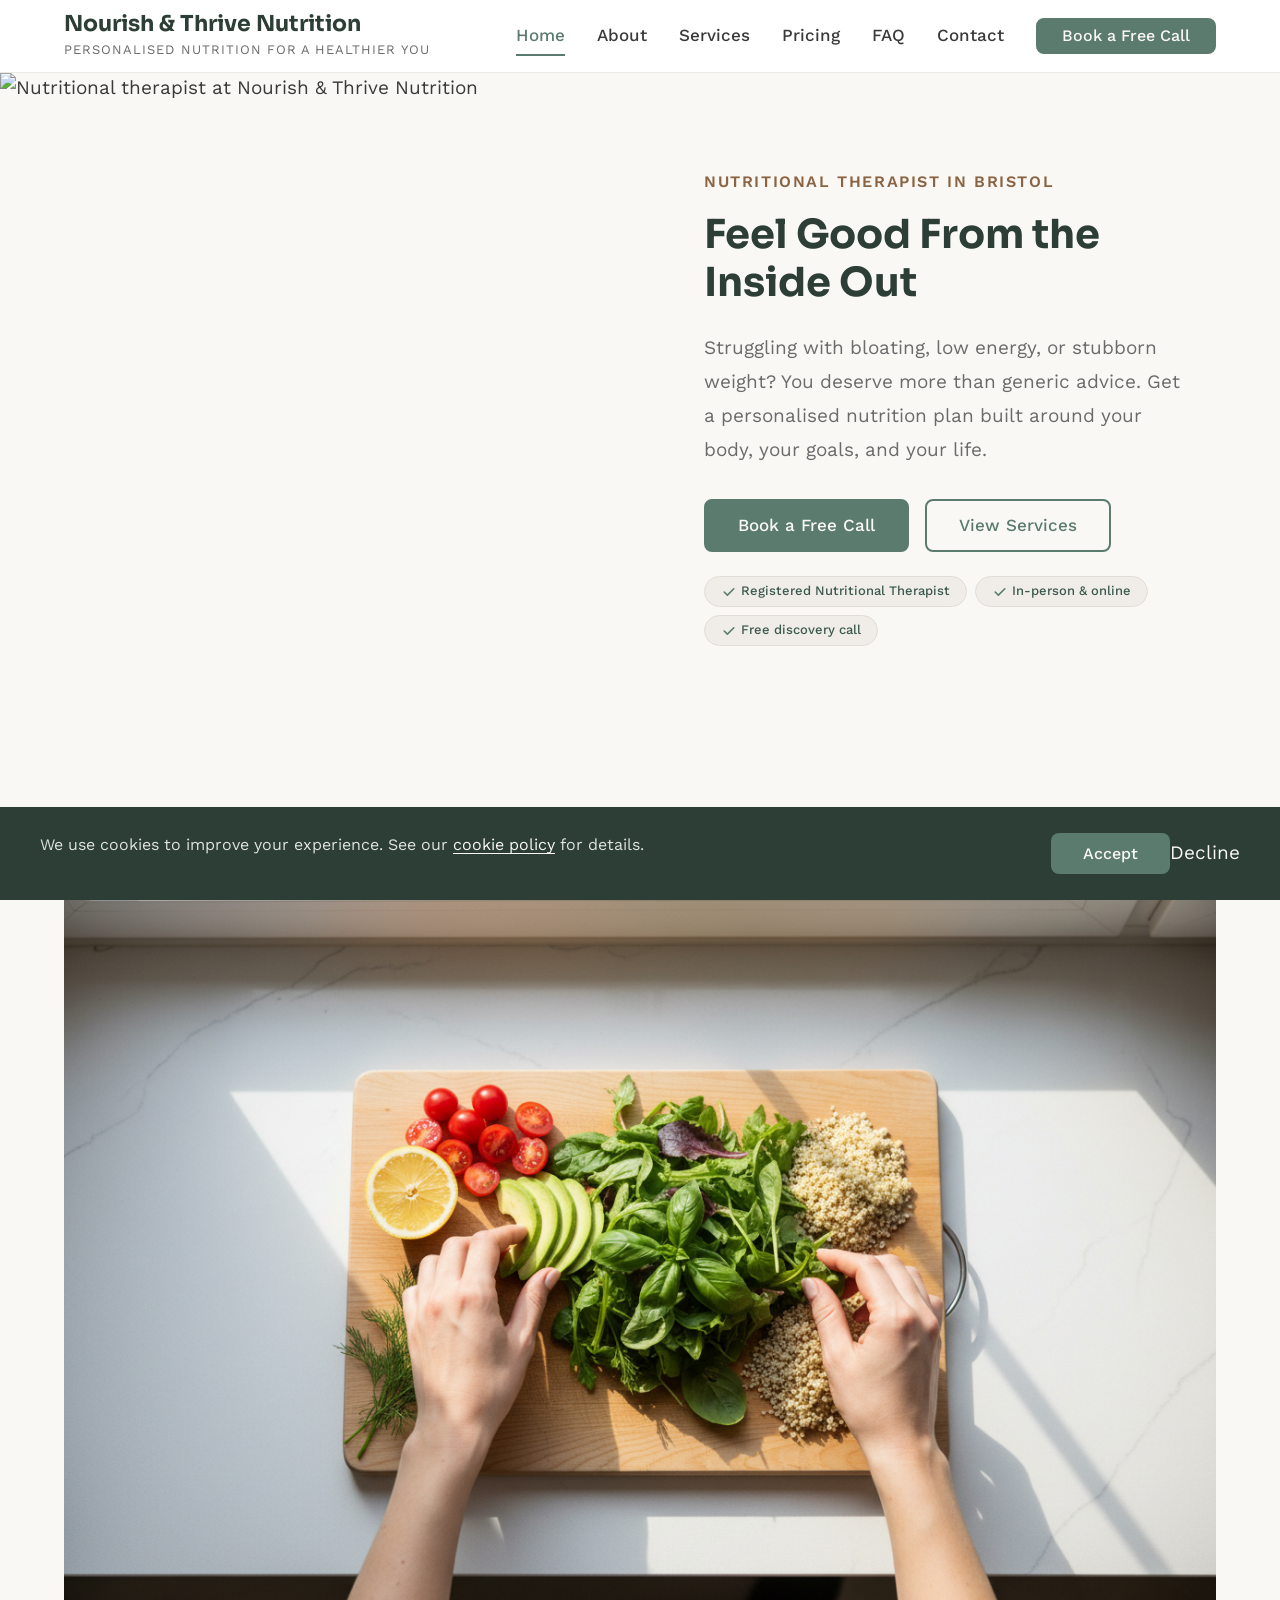
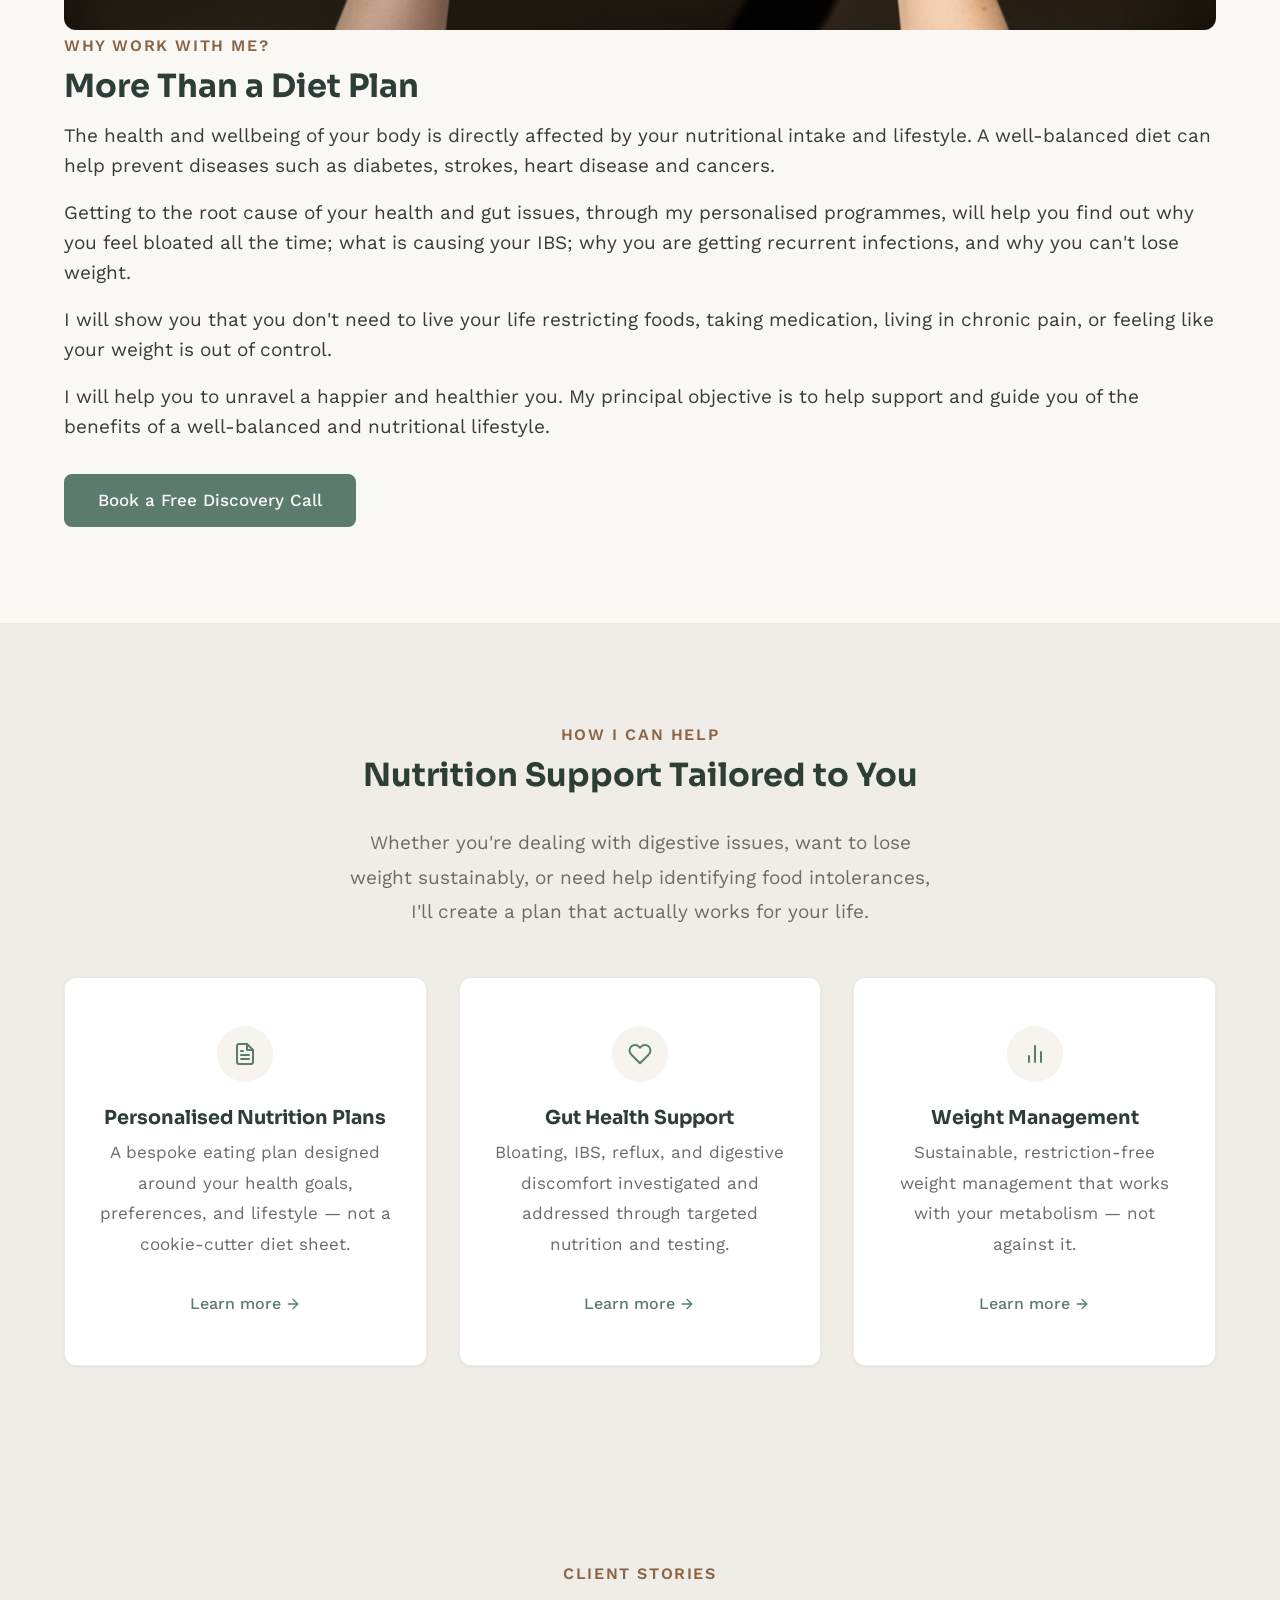
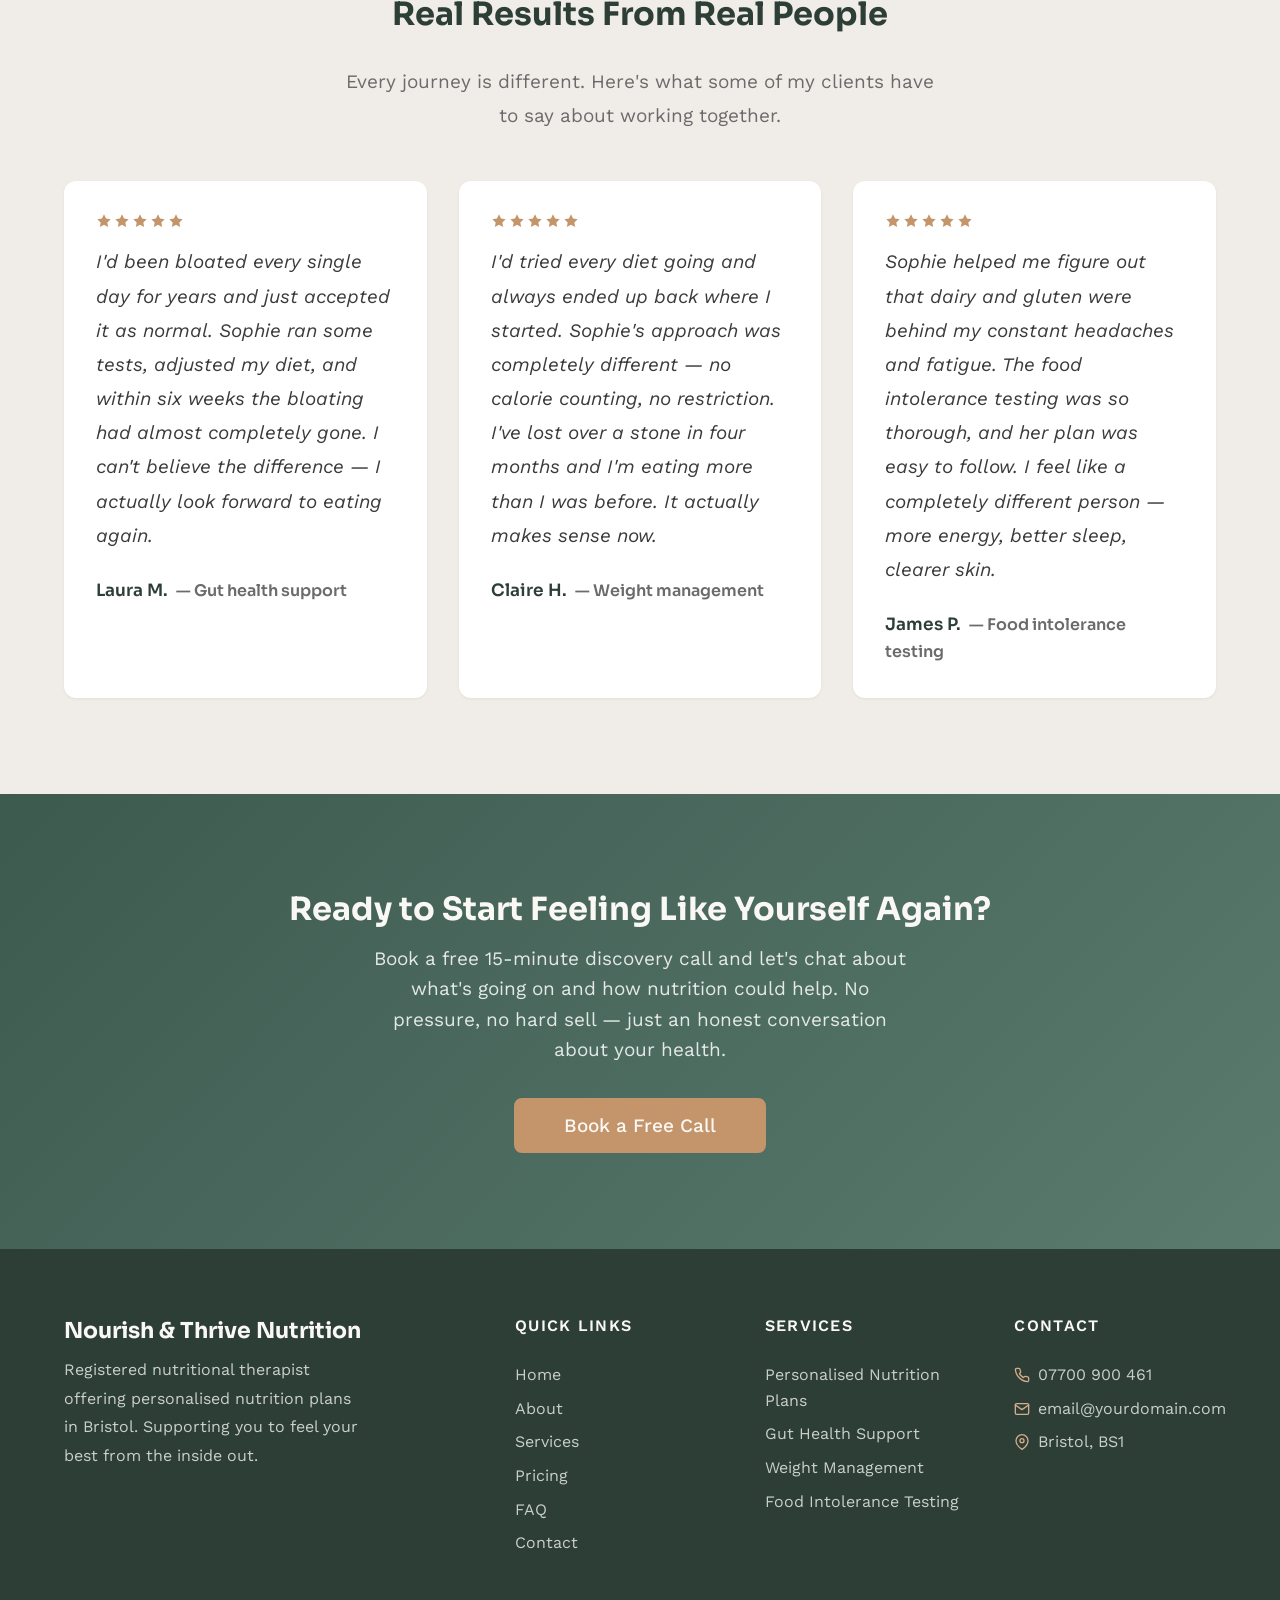
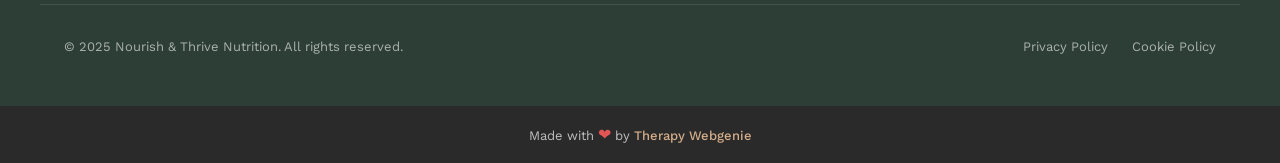
==== index.html @ 9100d98c "Fix image references: hero-bg.jpg for hero, home-lifestyle.jpg for about section Co-Authored-By: Cla" ====
<!DOCTYPE html>
<html lang="en">
<head>
  <meta charset="UTF-8">
  <meta name="viewport" content="width=device-width, initial-scale=1.0">
  <meta name="description" content="Nourish &amp; Thrive Nutrition — personalised nutritional therapy in Bristol. Gut health, weight management, food intolerance testing, and bespoke nutrition plans. Book a free discovery call.">
  <meta name="author" content="Nourish &amp; Thrive Nutrition">
  <title>Nourish &amp; Thrive Nutrition — Personalised Nutrition for a Healthier You</title>

  <link rel="canonical" href="https://nutritionist.therapywebgenie.com/">

  <meta property="og:type" content="website">
  <meta property="og:url" content="https://nutritionist.therapywebgenie.com/">
  <meta property="og:title" content="Nourish &amp; Thrive Nutrition — Personalised Nutrition for a Healthier You">
  <meta property="og:description" content="Personalised nutritional therapy in Bristol. Gut health, weight management, food intolerance testing, and bespoke nutrition plans.">
  <meta property="og:image" content="https://nutritionist.therapywebgenie.com/images/hero.jpg">

  <meta name="twitter:card" content="summary_large_image">
  <meta name="twitter:title" content="Nourish &amp; Thrive Nutrition — Personalised Nutrition for a Healthier You">
  <meta name="twitter:description" content="Personalised nutritional therapy in Bristol. Gut health, weight management, food intolerance testing, and bespoke nutrition plans.">
  <meta name="twitter:image" content="https://nutritionist.therapywebgenie.com/images/hero.jpg">

  <link rel="preconnect" href="https://fonts.googleapis.com">
  <link rel="preconnect" href="https://fonts.gstatic.com" crossorigin>

  <link rel="stylesheet" href="css/base.css">
  <link rel="stylesheet" href="css/components.css">
  <link rel="stylesheet" href="css/theme.css">
  <!-- PROFILE:schema -->
  <script type="application/ld+json">
  {
    "@context": "https://schema.org",
    "@type": "LocalBusiness",
    "name": "Nourish & Thrive Nutrition",
    "description": "Personalised nutritional therapy in Bristol. Gut health, weight management, food intolerance testing, and bespoke nutrition plans.",
    "url": "https://nutritionist.therapywebgenie.com",
    "telephone": "07700 900 461",
    "email": "email@yourdomain.com",
    "address": {
      "@type": "PostalAddress",
      "addressLocality": "Bristol",
      "postalCode": "BS1",
      "addressCountry": "GB"
    },
    "openingHours": [
      "Mo-Fr 09:00-18:00",
      "Sa 09:00-13:00"
    ],
    "image": "https://nutritionist.therapywebgenie.com/images/hero.jpg",
    "priceRange": "££"
  }
  </script>
  <!-- /PROFILE:schema -->
</head>
<body>

  <a href="#main" class="skip-link">Skip to main content</a>

  <!-- SECTION: nav -->
  <nav class="nav" role="navigation" aria-label="Main navigation">
    <div class="container nav__inner">
      <a href="index.html" class="nav__brand">
        <!-- PROFILE:logo --><!-- /PROFILE:logo -->
        <span class="nav__name"><!-- PROFILE:site_title -->Nourish &amp; Thrive Nutrition<!-- /PROFILE:site_title --></span>
        <span class="nav__title"><!-- PROFILE:site_slogan -->Personalised Nutrition for a Healthier You<!-- /PROFILE:site_slogan --></span>
      </a>
      <div class="nav__links">
        <a href="index.html" class="nav__link nav__link--active">Home</a>
        <a href="about.html" class="nav__link">About</a>
        <a href="services.html" class="nav__link">Services</a>
        <a href="pricing.html" class="nav__link">Pricing</a>
        <a href="faq.html" class="nav__link">FAQ</a>
        <a href="contact.html" class="nav__link">Contact</a>
        <a href="contact.html" class="btn btn--primary nav__cta">Book a Free Call</a>
      </div>
      <button class="nav__toggle" aria-label="Toggle menu" aria-expanded="false" aria-controls="mobile-menu">
        <span class="nav__toggle-bar"></span>
        <span class="nav__toggle-bar"></span>
        <span class="nav__toggle-bar"></span>
      </button>
    </div>
    <div class="nav__mobile" id="mobile-menu" role="menu">
      <a href="index.html" class="nav__link nav__link--active" role="menuitem">Home</a>
      <a href="about.html" class="nav__link" role="menuitem">About</a>
      <a href="services.html" class="nav__link" role="menuitem">Services</a>
      <a href="pricing.html" class="nav__link" role="menuitem">Pricing</a>
      <a href="faq.html" class="nav__link" role="menuitem">FAQ</a>
      <a href="contact.html" class="nav__link" role="menuitem">Contact</a>
      <a href="contact.html" class="btn btn--primary" role="menuitem">Book a Free Call</a>
    </div>
  </nav>
  <!-- /SECTION: nav -->

  <!-- Compact scroll header -->
  <div class="nav-scroll" aria-hidden="true">
    <div class="container nav-scroll__inner">
      <div class="nav-scroll__brand">
        <span class="nav-scroll__name"><!-- PROFILE:site_title -->Nourish &amp; Thrive Nutrition<!-- /PROFILE:site_title --></span>
        <span class="nav-scroll__title"><!-- PROFILE:site_slogan -->Personalised Nutrition for a Healthier You<!-- /PROFILE:site_slogan --></span>
      </div>
      <div class="nav-scroll__right">
        <a href="tel:07700900461" class="nav-scroll__phone">
          <svg xmlns="http://www.w3.org/2000/svg" viewBox="0 0 24 24" fill="none" stroke="currentColor" stroke-width="2" stroke-linecap="round" stroke-linejoin="round"><path d="M22 16.92v3a2 2 0 0 1-2.18 2 19.79 19.79 0 0 1-8.63-3.07 19.5 19.5 0 0 1-6-6 19.79 19.79 0 0 1-3.07-8.67A2 2 0 0 1 4.11 2h3a2 2 0 0 1 2 1.72c.127.96.361 1.903.7 2.81a2 2 0 0 1-.45 2.11L8.09 9.91a16 16 0 0 0 6 6l1.27-1.27a2 2 0 0 1 2.11-.45c.907.339 1.85.573 2.81.7A2 2 0 0 1 22 16.92z"></path></svg>
          07700 900 461
        </a>
        <a href="tel:07700900461" class="nav-scroll__phone-icon" aria-label="Call us">
          <svg xmlns="http://www.w3.org/2000/svg" viewBox="0 0 24 24" fill="none" stroke="currentColor" stroke-width="2" stroke-linecap="round" stroke-linejoin="round"><path d="M22 16.92v3a2 2 0 0 1-2.18 2 19.79 19.79 0 0 1-8.63-3.07 19.5 19.5 0 0 1-6-6 19.79 19.79 0 0 1-3.07-8.67A2 2 0 0 1 4.11 2h3a2 2 0 0 1 2 1.72c.127.96.361 1.903.7 2.81a2 2 0 0 1-.45 2.11L8.09 9.91a16 16 0 0 0 6 6l1.27-1.27a2 2 0 0 1 2.11-.45c.907.339 1.85.573 2.81.7A2 2 0 0 1 22 16.92z"></path></svg>
        </a>
        <button class="nav-scroll__toggle" aria-label="Toggle menu">
          <span class="nav-scroll__toggle-bar"></span>
          <span class="nav-scroll__toggle-bar"></span>
          <span class="nav-scroll__toggle-bar"></span>
        </button>
      </div>
    </div>
  </div>

  <main id="main">

    <!-- SECTION: hero -->
    <section class="hero hero--half">
      <div class="container hero__inner">
        <div class="hero__content">
          <span class="hero__label">Nutritional Therapist in Bristol</span>
          <h1 class="hero__heading">Feel Good From the Inside Out</h1>
          <p class="hero__text">Struggling with bloating, low energy, or stubborn weight? You deserve more than generic advice. Get a personalised nutrition plan built around your body, your goals, and your life.</p>
          <div class="hero__actions">
            <a href="contact.html" class="btn btn--primary">Book a Free Call</a>
            <a href="services.html" class="btn btn--secondary">View Services</a>
          </div>
          <ul class="hero__ticks">
            <li><svg xmlns="http://www.w3.org/2000/svg" viewBox="0 0 20 20" fill="currentColor"><path fill-rule="evenodd" d="M16.707 5.293a1 1 0 010 1.414l-8 8a1 1 0 01-1.414 0l-4-4a1 1 0 011.414-1.414L8 12.586l7.293-7.293a1 1 0 011.414 0z" clip-rule="evenodd"/></svg> Registered Nutritional Therapist</li>
            <li><svg xmlns="http://www.w3.org/2000/svg" viewBox="0 0 20 20" fill="currentColor"><path fill-rule="evenodd" d="M16.707 5.293a1 1 0 010 1.414l-8 8a1 1 0 01-1.414 0l-4-4a1 1 0 011.414-1.414L8 12.586l7.293-7.293a1 1 0 011.414 0z" clip-rule="evenodd"/></svg> In-person &amp; online</li>
            <li><svg xmlns="http://www.w3.org/2000/svg" viewBox="0 0 20 20" fill="currentColor"><path fill-rule="evenodd" d="M16.707 5.293a1 1 0 010 1.414l-8 8a1 1 0 01-1.414 0l-4-4a1 1 0 011.414-1.414L8 12.586l7.293-7.293a1 1 0 011.414 0z" clip-rule="evenodd"/></svg> Free discovery call</li>
          </ul>
        </div>
        <div class="hero__image-wrap">
          <img src="images/hero-bg.jpg" alt="Nutritional therapist at Nourish & Thrive Nutrition" class="hero__image" width="600" height="800" loading="eager">
        </div>
      </div>
    </section>
    <!-- /SECTION: hero -->

    <!-- SECTION: why-work-with-me -->
    <section class="section reveal">
      <div class="container">
        <div class="video-split">
          <div class="video-split__media">
            <img src="images/home-lifestyle.jpg" alt="Fresh colourful ingredients and wholesome meals" style="width: 100%; border-radius: var(--radius-lg);" width="800" height="600" loading="lazy">
          </div>
          <div class="video-split__content">
            <span class="section-label">Why Work With Me?</span>
            <h2>More Than a Diet Plan</h2>
            <p>The health and wellbeing of your body is directly affected by your nutritional intake and lifestyle. A well-balanced diet can help prevent diseases such as diabetes, strokes, heart disease and cancers.</p>
            <p>Getting to the root cause of your health and gut issues, through my personalised programmes, will help you find out why you feel bloated all the time; what is causing your IBS; why you are getting recurrent infections, and why you can't lose weight.</p>
            <p>I will show you that you don't need to live your life restricting foods, taking medication, living in chronic pain, or feeling like your weight is out of control.</p>
            <p>I will help you to unravel a happier and healthier you. My principal objective is to help support and guide you of the benefits of a well-balanced and nutritional lifestyle.</p>
            <a href="contact.html" class="btn btn--primary" style="margin-top: var(--space-md);">Book a Free Discovery Call</a>
          </div>
        </div>
      </div>
    </section>
    <!-- /SECTION: why-work-with-me -->

    <!-- SECTION: services-overview -->
    <section class="section section--alt">
      <div class="container text-center">
        <span class="section-label">How I Can Help</span>
        <h2>Nutrition Support Tailored to You</h2>
        <p class="section-subtitle">Whether you're dealing with digestive issues, want to lose weight sustainably, or need help identifying food intolerances, I'll create a plan that actually works for your life.</p>
      </div>
      <div class="container grid grid--3">
        <a href="services.html#service-nutrition-plans" class="card card--service">
          <div class="card__icon">
            <svg xmlns="http://www.w3.org/2000/svg" viewBox="0 0 24 24" fill="none" stroke="currentColor" stroke-width="2" stroke-linecap="round" stroke-linejoin="round"><path d="M14 2H6a2 2 0 0 0-2 2v16a2 2 0 0 0 2 2h12a2 2 0 0 0 2-2V8z"></path><polyline points="14 2 14 8 20 8"></polyline><line x1="16" y1="13" x2="8" y2="13"></line><line x1="16" y1="17" x2="8" y2="17"></line><polyline points="10 9 9 9 8 9"></polyline></svg>
          </div>
          <h3 class="card__title">Personalised Nutrition Plans</h3>
          <p class="card__text">A bespoke eating plan designed around your health goals, preferences, and lifestyle — not a cookie-cutter diet sheet.</p>
          <span class="card__link">Learn more <svg xmlns="http://www.w3.org/2000/svg" viewBox="0 0 24 24" fill="none" stroke="currentColor" stroke-width="2" stroke-linecap="round" stroke-linejoin="round" width="16" height="16"><line x1="5" y1="12" x2="19" y2="12"></line><polyline points="12 5 19 12 12 19"></polyline></svg></span>
        </a>
        <a href="services.html#service-gut-health" class="card card--service">
          <div class="card__icon">
            <svg xmlns="http://www.w3.org/2000/svg" viewBox="0 0 24 24" fill="none" stroke="currentColor" stroke-width="2" stroke-linecap="round" stroke-linejoin="round"><path d="M20.84 4.61a5.5 5.5 0 0 0-7.78 0L12 5.67l-1.06-1.06a5.5 5.5 0 0 0-7.78 7.78l1.06 1.06L12 21.23l7.78-7.78 1.06-1.06a5.5 5.5 0 0 0 0-7.78z"></path></svg>
          </div>
          <h3 class="card__title">Gut Health Support</h3>
          <p class="card__text">Bloating, IBS, reflux, and digestive discomfort investigated and addressed through targeted nutrition and testing.</p>
          <span class="card__link">Learn more <svg xmlns="http://www.w3.org/2000/svg" viewBox="0 0 24 24" fill="none" stroke="currentColor" stroke-width="2" stroke-linecap="round" stroke-linejoin="round" width="16" height="16"><line x1="5" y1="12" x2="19" y2="12"></line><polyline points="12 5 19 12 12 19"></polyline></svg></span>
        </a>
        <a href="services.html#service-weight-management" class="card card--service">
          <div class="card__icon">
            <svg xmlns="http://www.w3.org/2000/svg" viewBox="0 0 24 24" fill="none" stroke="currentColor" stroke-width="2" stroke-linecap="round" stroke-linejoin="round"><path d="M18 20V10"></path><path d="M12 20V4"></path><path d="M6 20v-6"></path></svg>
          </div>
          <h3 class="card__title">Weight Management</h3>
          <p class="card__text">Sustainable, restriction-free weight management that works with your metabolism — not against it.</p>
          <span class="card__link">Learn more <svg xmlns="http://www.w3.org/2000/svg" viewBox="0 0 24 24" fill="none" stroke="currentColor" stroke-width="2" stroke-linecap="round" stroke-linejoin="round" width="16" height="16"><line x1="5" y1="12" x2="19" y2="12"></line><polyline points="12 5 19 12 12 19"></polyline></svg></span>
        </a>
      </div>
    </section>
    <!-- /SECTION: services-overview -->

    <!-- SECTION: testimonials -->
    <section class="section section--alt">
      <div class="container text-center">
        <span class="section-label">Client Stories</span>
        <h2>Real Results From Real People</h2>
        <p class="section-subtitle">Every journey is different. Here's what some of my clients have to say about working together.</p>
      </div>
      <div class="container grid grid--3">
        <div class="testimonial testimonial--card">
          <div class="testimonial__stars">
            <svg viewBox="0 0 24 24"><path d="M12 2l3.09 6.26L22 9.27l-5 4.87 1.18 6.88L12 17.77l-6.18 3.25L7 14.14 2 9.27l6.91-1.01L12 2z"/></svg>
            <svg viewBox="0 0 24 24"><path d="M12 2l3.09 6.26L22 9.27l-5 4.87 1.18 6.88L12 17.77l-6.18 3.25L7 14.14 2 9.27l6.91-1.01L12 2z"/></svg>
            <svg viewBox="0 0 24 24"><path d="M12 2l3.09 6.26L22 9.27l-5 4.87 1.18 6.88L12 17.77l-6.18 3.25L7 14.14 2 9.27l6.91-1.01L12 2z"/></svg>
            <svg viewBox="0 0 24 24"><path d="M12 2l3.09 6.26L22 9.27l-5 4.87 1.18 6.88L12 17.77l-6.18 3.25L7 14.14 2 9.27l6.91-1.01L12 2z"/></svg>
            <svg viewBox="0 0 24 24"><path d="M12 2l3.09 6.26L22 9.27l-5 4.87 1.18 6.88L12 17.77l-6.18 3.25L7 14.14 2 9.27l6.91-1.01L12 2z"/></svg>
          </div>
          <p class="testimonial__quote">I'd been bloated every single day for years and just accepted it as normal. Sophie ran some tests, adjusted my diet, and within six weeks the bloating had almost completely gone. I can't believe the difference — I actually look forward to eating again.</p>
          <p class="testimonial__author">Laura M. <span class="testimonial__detail" style="display:inline; margin-left: 0.25em;">&mdash; Gut health support</span></p>
        </div>
        <div class="testimonial testimonial--card">
          <div class="testimonial__stars">
            <svg viewBox="0 0 24 24"><path d="M12 2l3.09 6.26L22 9.27l-5 4.87 1.18 6.88L12 17.77l-6.18 3.25L7 14.14 2 9.27l6.91-1.01L12 2z"/></svg>
            <svg viewBox="0 0 24 24"><path d="M12 2l3.09 6.26L22 9.27l-5 4.87 1.18 6.88L12 17.77l-6.18 3.25L7 14.14 2 9.27l6.91-1.01L12 2z"/></svg>
            <svg viewBox="0 0 24 24"><path d="M12 2l3.09 6.26L22 9.27l-5 4.87 1.18 6.88L12 17.77l-6.18 3.25L7 14.14 2 9.27l6.91-1.01L12 2z"/></svg>
            <svg viewBox="0 0 24 24"><path d="M12 2l3.09 6.26L22 9.27l-5 4.87 1.18 6.88L12 17.77l-6.18 3.25L7 14.14 2 9.27l6.91-1.01L12 2z"/></svg>
            <svg viewBox="0 0 24 24"><path d="M12 2l3.09 6.26L22 9.27l-5 4.87 1.18 6.88L12 17.77l-6.18 3.25L7 14.14 2 9.27l6.91-1.01L12 2z"/></svg>
          </div>
          <p class="testimonial__quote">I'd tried every diet going and always ended up back where I started. Sophie's approach was completely different — no calorie counting, no restriction. I've lost over a stone in four months and I'm eating more than I was before. It actually makes sense now.</p>
          <p class="testimonial__author">Claire H. <span class="testimonial__detail" style="display:inline; margin-left: 0.25em;">&mdash; Weight management</span></p>
        </div>
        <div class="testimonial testimonial--card">
          <div class="testimonial__stars">
            <svg viewBox="0 0 24 24"><path d="M12 2l3.09 6.26L22 9.27l-5 4.87 1.18 6.88L12 17.77l-6.18 3.25L7 14.14 2 9.27l6.91-1.01L12 2z"/></svg>
            <svg viewBox="0 0 24 24"><path d="M12 2l3.09 6.26L22 9.27l-5 4.87 1.18 6.88L12 17.77l-6.18 3.25L7 14.14 2 9.27l6.91-1.01L12 2z"/></svg>
            <svg viewBox="0 0 24 24"><path d="M12 2l3.09 6.26L22 9.27l-5 4.87 1.18 6.88L12 17.77l-6.18 3.25L7 14.14 2 9.27l6.91-1.01L12 2z"/></svg>
            <svg viewBox="0 0 24 24"><path d="M12 2l3.09 6.26L22 9.27l-5 4.87 1.18 6.88L12 17.77l-6.18 3.25L7 14.14 2 9.27l6.91-1.01L12 2z"/></svg>
            <svg viewBox="0 0 24 24"><path d="M12 2l3.09 6.26L22 9.27l-5 4.87 1.18 6.88L12 17.77l-6.18 3.25L7 14.14 2 9.27l6.91-1.01L12 2z"/></svg>
          </div>
          <p class="testimonial__quote">Sophie helped me figure out that dairy and gluten were behind my constant headaches and fatigue. The food intolerance testing was so thorough, and her plan was easy to follow. I feel like a completely different person — more energy, better sleep, clearer skin.</p>
          <p class="testimonial__author">James P. <span class="testimonial__detail" style="display:inline; margin-left: 0.25em;">&mdash; Food intolerance testing</span></p>
        </div>
      </div>
    </section>
    <!-- /SECTION: testimonials -->

    <!-- SECTION: cta -->
    <section class="section cta-banner reveal">
      <div class="container text-center">
        <h2>Ready to Start Feeling Like Yourself Again?</h2>
        <p>Book a free 15-minute discovery call and let's chat about what's going on and how nutrition could help. No pressure, no hard sell — just an honest conversation about your health.</p>
        <div class="cta-banner__buttons">
          <a href="contact.html" class="btn btn--accent">Book a Free Call</a>
        </div>
      </div>
    </section>
    <!-- /SECTION: cta -->

  </main>

  <!-- SECTION: footer -->
  <footer class="footer">
    <div class="container footer__inner">
      <div class="footer__brand">
        <p class="footer__brand-name">Nourish &amp; Thrive Nutrition</p>
        <p class="footer__brand-text">Registered nutritional therapist offering personalised nutrition plans in Bristol. Supporting you to feel your best from the inside out.</p>
      </div>
      <div class="footer__col">
        <p class="footer__heading">Quick Links</p>
        <div class="footer__links">
          <a href="index.html" class="footer__link">Home</a>
          <a href="about.html" class="footer__link">About</a>
          <a href="services.html" class="footer__link">Services</a>
          <a href="pricing.html" class="footer__link">Pricing</a>
          <a href="faq.html" class="footer__link">FAQ</a>
          <a href="contact.html" class="footer__link">Contact</a>
        </div>
      </div>
      <div class="footer__col">
        <p class="footer__heading">Services</p>
        <div class="footer__links">
          <a href="services.html#service-nutrition-plans" class="footer__link">Personalised Nutrition Plans</a>
          <a href="services.html#service-gut-health" class="footer__link">Gut Health Support</a>
          <a href="services.html#service-weight-management" class="footer__link">Weight Management</a>
          <a href="services.html#service-food-intolerance" class="footer__link">Food Intolerance Testing</a>
        </div>
      </div>
      <div class="footer__col">
        <p class="footer__heading">Contact</p>
        <div class="footer__contact-item">
          <svg xmlns="http://www.w3.org/2000/svg" viewBox="0 0 24 24" fill="none" stroke="currentColor" stroke-width="2" stroke-linecap="round" stroke-linejoin="round"><path d="M22 16.92v3a2 2 0 0 1-2.18 2 19.79 19.79 0 0 1-8.63-3.07 19.5 19.5 0 0 1-6-6 19.79 19.79 0 0 1-3.07-8.67A2 2 0 0 1 4.11 2h3a2 2 0 0 1 2 1.72 12.84 12.84 0 0 0 .7 2.81 2 2 0 0 1-.45 2.11L8.09 9.91a16 16 0 0 0 6 6l1.27-1.27a2 2 0 0 1 2.11-.45 12.84 12.84 0 0 0 2.81.7A2 2 0 0 1 22 16.92z"></path></svg>
          <!-- PROFILE:phone_landline --><span>07700 900 461</span><!-- /PROFILE:phone_landline -->
        </div>
        <div class="footer__contact-item">
          <svg xmlns="http://www.w3.org/2000/svg" viewBox="0 0 24 24" fill="none" stroke="currentColor" stroke-width="2" stroke-linecap="round" stroke-linejoin="round"><path d="M4 4h16c1.1 0 2 .9 2 2v12c0 1.1-.9 2-2 2H4c-1.1 0-2-.9-2-2V6c0-1.1.9-2 2-2z"></path><polyline points="22,6 12,13 2,6"></polyline></svg>
          <!-- PROFILE:email --><a href="mailto:email@yourdomain.com">email@yourdomain.com</a><!-- /PROFILE:email -->
        </div>
        <div class="footer__contact-item">
          <svg xmlns="http://www.w3.org/2000/svg" viewBox="0 0 24 24" fill="none" stroke="currentColor" stroke-width="2" stroke-linecap="round" stroke-linejoin="round"><path d="M21 10c0 7-9 13-9 13s-9-6-9-13a9 9 0 0 1 18 0z"></path><circle cx="12" cy="10" r="3"></circle></svg>
          <!-- PROFILE:address --><span>Bristol, BS1</span><!-- /PROFILE:address -->
        </div>
      </div>
    </div>
    <div class="container footer__bottom">
      <p class="footer__copyright">&copy; 2025 Nourish &amp; Thrive Nutrition. All rights reserved.</p>
      <div class="footer__legal">
        <a href="privacy.html">Privacy Policy</a>
        <a href="cookies-policy.html">Cookie Policy</a>
      </div>
    </div>
  </footer>
  <!-- /SECTION: footer -->

  <div class="site-credit">
    <p>Made with <span class="site-credit__heart" aria-label="love">&#10084;</span> by <a href="https://www.therapywebgenie.com" target="_blank" rel="noopener">Therapy Webgenie</a></p>
  </div>

  <!-- Cookie Consent -->
  <div class="cookie-banner" role="dialog" aria-label="Cookie consent">
    <div class="cookie-banner__inner">
      <p class="cookie-banner__text">We use cookies to improve your experience. See our <a href="cookies-policy.html">cookie policy</a> for details.</p>
      <div class="cookie-banner__buttons"><button class="cookie-banner__accept">Accept</button><button class="cookie-banner__decline">Decline</button></div>
    </div>
  </div>

  <!-- Back to Top -->
  <button class="back-to-top" aria-label="Back to top">
    <svg xmlns="http://www.w3.org/2000/svg" viewBox="0 0 24 24" fill="none" stroke="currentColor" stroke-width="2" stroke-linecap="round" stroke-linejoin="round"><polyline points="18 15 12 9 6 15"></polyline></svg>
  </button>

  <script src="js/main.js"></script>
</body>
</html>
---- css/base.css ----
/* =============================================
   BASE STYLES
   Reset, Custom Properties, Typography, Layout
   Theme colours & fonts are in theme.css
   ============================================= */

/* --- Custom Properties (non-theme) --- */
:root {
  --text-xs: 0.8125rem;
  --text-sm: 1rem;
  --text-base: 1.0625rem;
  --text-md: 1.1875rem;
  --text-lg: 1.375rem;
  --text-xl: 1.625rem;
  --text-2xl: 2rem;
  --text-3xl: 2.375rem;
  --text-4xl: 3rem;

  /* Heading sizes (overridable per font pairing in theme.css) */
  --text-h1: var(--text-3xl);          /* mobile: 38px */
  --text-h1-desktop: var(--text-4xl);  /* desktop: 48px */
  --text-h2: var(--text-2xl);          /* mobile: 32px */
  --text-h2-desktop: var(--text-3xl);  /* desktop: 38px */
  --text-h3: var(--text-xl);           /* mobile: 26px */
  --text-h3-desktop: 1.75rem;          /* desktop: 28px */

  --font-weight-normal: 400;
  --font-weight-medium: 500;
  --font-weight-semibold: 600;
  --font-weight-bold: 700;

  --line-height-tight: 1.2;
  --line-height-normal: 1.6;
  --line-height-relaxed: 1.8;

  /* Spacing */
  --space-xs: 0.25rem;
  --space-sm: 0.5rem;
  --space-md: 1rem;
  --space-lg: 1.5rem;
  --space-xl: 2rem;
  --space-2xl: 3rem;
  --space-3xl: 4rem;
  --space-4xl: 6rem;
  --space-5xl: 8rem;

  /* Layout */
  --container-max: 1200px;
  --container-narrow: 800px;
  --container-wide: 1400px;

  /* Border Radius */
  --radius-sm: 4px;
  --radius-md: 8px;
  --radius-lg: 12px;
  --radius-xl: 20px;
  --radius-full: 9999px;

  /* Shadows */
  --shadow-sm: 0 1px 3px rgba(0, 0, 0, 0.06);
  --shadow-md: 0 4px 12px rgba(0, 0, 0, 0.08);
  --shadow-lg: 0 8px 30px rgba(0, 0, 0, 0.1);
  --shadow-xl: 0 12px 40px rgba(0, 0, 0, 0.12);

  /* Transitions */
  --transition-fast: 150ms ease;
  --transition-base: 250ms ease;
  --transition-normal: 300ms ease;
  --transition-slow: 400ms ease;
}

/* --- Reset --- */
*,
*::before,
*::after {
  box-sizing: border-box;
  margin: 0;
  padding: 0;
}

html {
  font-size: 100%;
  scroll-behavior: smooth;
  -webkit-text-size-adjust: 100%;
}

body {
  font-family: var(--font-body);
  font-size: var(--text-md);
  font-weight: var(--font-weight-normal);
  line-height: var(--line-height-normal);
  color: var(--color-text);
  background-color: var(--color-bg);
  -webkit-font-smoothing: antialiased;
  -moz-osx-font-smoothing: grayscale;
}

img,
picture,
video,
svg {
  display: block;
  max-width: 100%;
  height: auto;
}

input,
button,
textarea,
select {
  font: inherit;
  color: inherit;
}

button {
  cursor: pointer;
  border: none;
  background: none;
}

a {
  color: inherit;
  text-decoration: none;
}

ul,
ol {
  list-style: none;
}

h1, h2, h3, h4, h5, h6 {
  font-family: var(--font-heading);
  color: var(--color-text-heading);
  line-height: var(--line-height-tight);
  font-weight: var(--font-weight-bold);
  margin-bottom: var(--space-md);
}

/* --- Typography --- */
h1 {
  font-size: var(--text-h1);
}

h2 {
  font-size: var(--text-h2);
}

h3 {
  font-size: var(--text-h3);
}

h4 {
  font-size: var(--text-lg);
}

h5 {
  font-size: var(--text-md);
}

h6 {
  font-size: var(--text-base);
}

p {
  margin-bottom: var(--space-md);
}

p:last-child:not(.section-subtitle) {
  margin-bottom: 0;
}

strong {
  font-weight: var(--font-weight-semibold);
}

/* --- Layout Utilities --- */
.container {
  width: 100%;
  max-width: var(--container-max);
  margin-left: auto;
  margin-right: auto;
  padding-left: var(--space-lg);
  padding-right: var(--space-lg);
}

.container--narrow {
  max-width: var(--container-narrow);
}

.section {
  padding-top: var(--space-3xl);
  padding-bottom: var(--space-3xl);
}

.section--alt {
  background-color: var(--color-bg-alt);
}

/* Icons inside alt sections: swap bg-alt → surface so they remain visible */
.section--alt .card__icon,
.section--alt .icon-box__icon,
.section--alt .contact-info__icon,
.section--alt .service-detail__icon {
  background-color: var(--color-surface);
}

.section--dark {
  background-color: var(--color-bg-dark);
  color: var(--color-text-inverse);
}

.section--dark h2,
.section--dark h3,
.section--dark h4 {
  color: var(--color-text-inverse);
}

/* Grid */
.grid {
  display: grid;
  gap: var(--space-xl);
}

.grid--2 {
  grid-template-columns: 1fr;
}

.grid--3 {
  grid-template-columns: 1fr;
}

/* --- Buttons --- */
.btn {
  display: inline-flex;
  align-items: center;
  justify-content: center;
  gap: var(--space-sm);
  padding: var(--space-md) var(--space-xl);
  font-family: var(--font-body);
  font-size: var(--text-base);
  font-weight: var(--font-weight-medium);
  line-height: 1;
  border-radius: var(--radius-md);
  transition: all var(--transition-base);
  text-decoration: none;
  border: 2px solid transparent;
  white-space: nowrap;
}

.btn--primary {
  background-color: var(--color-primary);
  color: var(--color-text-inverse);
  border-color: var(--color-primary);
}

.btn--primary:hover {
  background-color: var(--color-primary-dark);
  border-color: var(--color-primary-dark);
}

.btn--secondary {
  background-color: transparent;
  color: var(--color-primary);
  border-color: var(--color-primary);
}

.btn--secondary:hover {
  background-color: var(--color-primary);
  color: var(--color-text-inverse);
}

.btn--accent {
  background-color: var(--color-secondary);
  color: var(--color-text-inverse);
  border-color: var(--color-secondary);
}

.btn--accent:hover {
  background-color: var(--color-secondary-dark);
  border-color: var(--color-secondary-dark);
}

.btn--block {
  width: 100%;
}

/* --- Links --- */
.link {
  color: var(--color-primary);
  text-decoration: underline;
  text-underline-offset: 3px;
  transition: color var(--transition-fast);
}

.link:hover {
  color: var(--color-primary-dark);
}

/* --- Text Utilities --- */
.text-center {
  text-align: center;
}

.text-center h2 {
  margin-bottom: var(--space-xl);
}

.text-balance {
  text-wrap: balance;
}

.section-subtitle {
  font-size: var(--text-md);
  color: var(--color-text-light);
  max-width: 600px;
  margin-bottom: var(--space-2xl);
  line-height: var(--line-height-relaxed);
}

.text-center .section-subtitle {
  margin-left: auto;
  margin-right: auto;
}

.section-footer {
  margin-top: var(--space-2xl);
}

.section-label {
  display: inline-block;
  font-family: var(--font-body);
  font-size: var(--text-sm);
  font-weight: var(--font-weight-semibold);
  text-transform: uppercase;
  letter-spacing: 0.1em;
  color: var(--color-secondary-dark);
  margin-bottom: var(--space-sm);
}

/* --- Responsive Typography --- */
@media (min-width: 768px) {
  h1 {
    font-size: var(--text-h1-desktop);
  }

  h2 {
    font-size: var(--text-h2-desktop);
  }

  h3 {
    font-size: var(--text-h3-desktop);
  }

  .section {
    padding-top: var(--space-4xl);
    padding-bottom: var(--space-4xl);
  }
}

/* --- Responsive Grid --- */
@media (min-width: 768px) {
  .grid--2 {
    grid-template-columns: repeat(2, 1fr);
  }

  .grid--3 {
    grid-template-columns: repeat(2, 1fr);
  }
}

@media (min-width: 1024px) {
  .grid--3 {
    grid-template-columns: repeat(3, 1fr);
  }
}

/* --- Screen Reader Only --- */
.sr-only {
  position: absolute;
  width: 1px;
  height: 1px;
  padding: 0;
  margin: -1px;
  overflow: hidden;
  clip: rect(0, 0, 0, 0);
  white-space: nowrap;
  border-width: 0;
}
---- css/components.css ----
/* =============================================
   COMPONENT STYLES
   Nav, Hero, Cards, Testimonials, Forms, Footer
   ============================================= */

/* --- Skip Link --- */
.skip-link {
  position: absolute;
  top: -100%;
  left: var(--space-md);
  padding: var(--space-sm) var(--space-md);
  background: var(--color-primary);
  color: var(--color-text-inverse);
  border-radius: var(--radius-md);
  z-index: 1000;
  font-size: var(--text-sm);
}

.skip-link:focus {
  top: var(--space-sm);
}

/* =============================================
   NAVIGATION
   ============================================= */
.nav {
  position: relative;
  z-index: 100;
  background-color: var(--color-surface);
  border-bottom: 1px solid var(--color-border-light);
  transition: box-shadow var(--transition-base);
}

.nav--scrolled {
  box-shadow: var(--shadow-md);
}

.nav__inner {
  display: flex;
  align-items: center;
  justify-content: space-between;
  height: 72px;
}

.nav__brand {
  display: flex;
  flex-direction: column;
  gap: 2px;
}

.nav__logo {
  max-height: 70px;
  width: auto;
  object-fit: contain;
}

/* Logo beside title — add .nav__brand--inline to .nav__brand */
.nav__brand--inline {
  flex-direction: row;
  align-items: center;
  gap: var(--space-sm);
}

.nav__brand--inline .nav__brand-text {
  display: flex;
  flex-direction: column;
  gap: 2px;
}

.nav__name {
  font-family: var(--font-heading);
  font-size: var(--text-lg);
  font-weight: var(--font-weight-bold);
  color: var(--color-text-heading);
  line-height: 1.2;
}

.nav__title {
  font-size: var(--text-xs);
  color: var(--color-text-light);
  text-transform: uppercase;
  letter-spacing: 0.08em;
}

.nav__links {
  display: none;
  gap: var(--space-xl);
  align-items: center;
}

.nav__link {
  font-size: var(--text-base);
  font-weight: var(--font-weight-medium);
  color: var(--color-text);
  transition: color var(--transition-fast);
  position: relative;
  padding: var(--space-xs) 0;
}

.nav__link::after {
  content: '';
  position: absolute;
  bottom: -2px;
  left: 0;
  width: 0;
  height: 2px;
  background-color: var(--color-primary);
  transition: width var(--transition-base);
}

.nav__link:hover,
.nav__link--active {
  color: var(--color-primary);
}

.nav__link:hover::after,
.nav__link--active::after {
  width: 100%;
}

.nav__cta {
  font-size: var(--text-sm);
  padding: var(--space-sm) var(--space-lg);
}

/* Mobile Menu Toggle */
.nav__toggle {
  display: flex;
  flex-direction: column;
  gap: 5px;
  padding: var(--space-sm);
  z-index: 110;
}

.nav__toggle-bar {
  display: block;
  width: 24px;
  height: 2px;
  background-color: var(--color-text);
  border-radius: 2px;
  transition: all var(--transition-base);
  transform-origin: center;
}

.nav__toggle--open .nav__toggle-bar:nth-child(1) {
  transform: translateY(7px) rotate(45deg);
}

.nav__toggle--open .nav__toggle-bar:nth-child(2) {
  opacity: 0;
}

.nav__toggle--open .nav__toggle-bar:nth-child(3) {
  transform: translateY(-7px) rotate(-45deg);
}

/* Mobile Menu Overlay — slide in from right */
.nav__mobile {
  display: flex;
  position: fixed;
  inset: 0;
  top: 72px;
  background-color: var(--color-surface);
  z-index: 99;
  padding: var(--space-xl) var(--space-lg);
  flex-direction: column;
  gap: var(--space-lg);
  overflow-y: auto;
  transform: translateX(100%);
  opacity: 0;
  visibility: hidden;
  transition: transform 0.35s cubic-bezier(0.4, 0, 0.2, 1),
              opacity 0.35s ease,
              visibility 0.35s;
}

/* When opened from the compact scroll header, start below it */
.nav__mobile--from-scroll {
  top: 56px;
  z-index: 201;
}

.nav__mobile--open {
  transform: translateX(0);
  opacity: 1;
  visibility: visible;
}

.nav__mobile .nav__link,
.nav__mobile .btn {
  opacity: 0;
  transform: translateX(20px);
  transition: opacity 0.3s ease, transform 0.3s ease;
}

.nav__mobile--open .nav__link,
.nav__mobile--open .btn {
  opacity: 1;
  transform: translateX(0);
}

.nav__mobile--open > *:nth-child(1) { transition-delay: 0.05s; }
.nav__mobile--open > *:nth-child(2) { transition-delay: 0.1s; }
.nav__mobile--open > *:nth-child(3) { transition-delay: 0.15s; }
.nav__mobile--open > *:nth-child(4) { transition-delay: 0.2s; }
.nav__mobile--open > *:nth-child(5) { transition-delay: 0.25s; }
.nav__mobile--open > *:nth-child(6) { transition-delay: 0.3s; }
.nav__mobile--open > *:nth-child(7) { transition-delay: 0.35s; }

.nav__mobile .nav__link {
  font-size: var(--text-lg);
  padding: var(--space-sm) 0;
  border-bottom: 1px solid var(--color-border-light);
}

.nav__mobile .nav__link::after {
  display: none;
}

.nav__mobile .btn {
  margin-top: var(--space-md);
  text-align: center;
}

@media (min-width: 1100px) {
  .nav__links {
    display: flex;
  }

  .nav__toggle {
    display: none;
  }
}

/* --- Nav Dropdowns (Desktop) --- */
.nav__dropdown {
  position: relative;
}

.nav__link--has-children {
  display: inline-flex;
  align-items: center;
  gap: 4px;
  background: none;
  border: none;
  cursor: pointer;
  font-family: inherit;
  font-size: inherit;
  font-weight: inherit;
  color: inherit;
  padding: 0;
}

.nav__chevron {
  width: 12px;
  height: 12px;
  transition: transform var(--transition-fast);
  flex-shrink: 0;
}

.nav__dropdown:hover .nav__chevron,
.nav__link--has-children[aria-expanded="true"] ~ .nav__dropdown-menu + .nav__chevron,
.nav__link--has-children[aria-expanded="true"] .nav__chevron {
  transform: rotate(180deg);
}

.nav__dropdown-trigger {
  display: inline-flex;
  align-items: center;
  gap: 4px;
  background: none;
  border: none;
  cursor: pointer;
  font-family: inherit;
  font-size: inherit;
  font-weight: inherit;
  color: inherit;
  padding: 0;
}

.nav__dropdown-trigger .nav__chevron {
  width: 12px;
  height: 12px;
  transition: transform var(--transition-fast);
  flex-shrink: 0;
}

.nav__dropdown:hover .nav__dropdown-trigger .nav__chevron {
  transform: rotate(180deg);
}

.nav__dropdown-menu {
  position: absolute;
  top: 100%;
  left: 50%;
  transform: translateX(-50%);
  min-width: 240px;
  background: var(--color-surface);
  border: 1px solid var(--color-border-light);
  border-radius: var(--radius-md, 8px);
  box-shadow: var(--shadow-lg);
  padding: var(--space-sm) 0;
  opacity: 0;
  visibility: hidden;
  transition: opacity var(--transition-fast), visibility var(--transition-fast);
  z-index: 110;
  margin-top: var(--space-xs);
}

.nav__dropdown:hover .nav__dropdown-menu {
  opacity: 1;
  visibility: visible;
}

.nav__dropdown-link,
.nav__dropdown-menu .nav__link--child {
  display: block;
  padding: var(--space-sm) var(--space-lg);
  font-size: var(--text-sm);
  color: var(--color-text);
  transition: background var(--transition-fast), color var(--transition-fast);
  white-space: nowrap;
  text-decoration: none;
}

.nav__dropdown-link:hover,
.nav__dropdown-menu .nav__link--child:hover {
  background: var(--color-bg);
  color: var(--color-primary);
}

.nav__dropdown-link--active {
  color: var(--color-primary);
  font-weight: 600;
}

/* --- Nav Mobile Sub-menus (Accordion) --- */
.nav__mobile-group {
  display: flex;
  flex-direction: column;
}

.nav__mobile-parent {
  display: flex;
  align-items: center;
  justify-content: space-between;
}

.nav__mobile-parent > .nav__link {
  flex: 1;
  cursor: default;
}

.nav__mobile-expand {
  padding: var(--space-sm);
  background: none;
  border: none;
  cursor: pointer;
  color: var(--color-text-light);
  transition: transform var(--transition-fast);
  display: flex;
  align-items: center;
}

.nav__mobile-expand[aria-expanded="true"] .nav__chevron {
  transform: rotate(180deg);
}

.nav__mobile-children {
  display: flex;
  flex-direction: column;
  padding-left: var(--space-lg);
}

.nav__mobile-children[hidden] {
  display: none;
}

.nav__link--child {
  font-size: var(--text-base);
  color: var(--color-text-light);
  padding: var(--space-xs) 0;
  border-bottom: 1px solid var(--color-border-light);
}

.nav__link--child:hover {
  color: var(--color-primary);
}

.nav__link--child::after {
  display: none;
}

/* =============================================
   NAVIGATION: TWO-TIER VARIANT
   Top bar (brand + contact info) + bottom bar (nav links)
   ============================================= */
.nav--two-tier {
  position: relative;
  z-index: 100;
  background-color: var(--color-surface);
  border-bottom: 1px solid var(--color-border-light);
  transition: box-shadow var(--transition-base);
  padding: 20px 0;
}

.nav--two-tier.nav--scrolled {
  box-shadow: var(--shadow-md);
}

/* --- Top bar: brand left, contact info right --- */
.nav__top {
  display: flex;
  align-items: center;
  justify-content: space-between;
  padding-top: 20px;
  padding-bottom: var(--space-sm);
}

.nav__contact {
  display: none;
  align-items: center;
  gap: var(--space-xl);
}

.nav__contact-item {
  display: flex;
  align-items: center;
  gap: var(--space-xs);
  font-size: var(--text-sm);
  color: var(--color-text-light);
  white-space: nowrap;
}

.nav__contact-item svg {
  width: 16px;
  height: 16px;
  flex-shrink: 0;
  color: var(--color-primary);
}

.nav__contact-item a {
  color: var(--color-text-light);
  font-weight: var(--font-weight-medium);
}

.nav__contact-item a:hover {
  color: var(--color-primary);
}

/* --- Bottom bar: nav links + CTA --- */
.nav__bottom {
  display: flex;
  align-items: center;
  justify-content: space-between;
  border-top: 1px solid var(--color-border-light);
  padding-top: var(--space-sm);
  padding-bottom: 20px;
}

.nav--two-tier .nav__links {
  display: none;
  gap: var(--space-lg);
  align-items: center;
  width: 100%;
}

.nav--two-tier .nav__cta {
  margin-left: auto;
}

.nav--two-tier .nav__link {
  font-size: var(--text-base);
}

/* Mobile: hamburger in top bar, not bottom */
.nav--two-tier .nav__toggle {
  display: flex;
  flex-direction: column;
  gap: 5px;
  padding: var(--space-sm);
  z-index: 110;
}

/* Two-tier mobile: hide bottom bar border, show only toggle */
.nav--two-tier .nav__bottom {
  border-top: none;
  padding: 0;
  position: absolute;
  right: var(--space-lg);
  top: var(--space-lg);
}

@media (min-width: 1100px) {
  .nav--two-tier .nav__bottom {
    position: static;
    border-top: 1px solid var(--color-border-light);
    padding-top: var(--space-sm);
    padding-bottom: var(--space-sm);
  }
}

.nav__top {
  position: relative;
}

/* Desktop breakpoint */
@media (min-width: 900px) {
  .nav__contact {
    display: flex;
  }
}

@media (min-width: 1100px) {
  .nav--two-tier .nav__links {
    display: flex;
  }

  .nav--two-tier .nav__toggle {
    display: none;
  }
}

/* Mobile menu for two-tier uses the same nav__mobile styles */
.nav--two-tier .nav__mobile {
  top: 0;
}

/* Contact info inside mobile menu */
.nav__mobile-contact {
  display: flex;
  flex-direction: column;
  gap: var(--space-sm);
  padding-top: var(--space-md);
  margin-top: var(--space-md);
  border-top: 1px solid var(--color-border-light);
}

.nav__mobile-contact .nav__contact-item {
  display: flex;
  font-size: var(--text-base);
}

@media (min-width: 900px) {
  .nav__mobile-contact {
    display: none;
  }
}

/* =============================================
   SCROLL-AWARE COMPACT HEADER
   Hidden by default. Slides in when user scrolls up
   after passing the main header. Shows brand + phone + hamburger.
   ============================================= */
.nav-scroll {
  position: fixed;
  top: 0;
  left: 0;
  right: 0;
  z-index: 200;
  background-color: var(--color-surface);
  border-bottom: 1px solid var(--color-border-light);
  box-shadow: var(--shadow-md);
  transform: translateY(-100%);
  opacity: 0;
  transition: transform 0.3s ease, opacity 0.3s ease;
  pointer-events: none;
}

.nav-scroll--visible {
  transform: translateY(0);
  opacity: 1;
  pointer-events: auto;
}

.nav-scroll__inner {
  display: flex;
  align-items: center;
  justify-content: space-between;
  height: 56px;
}

.nav-scroll__brand {
  display: flex;
  flex-direction: column;
  gap: 4px;
  min-width: 0;
}

.nav-scroll__name {
  font-family: var(--font-heading);
  font-size: var(--text-base);
  font-weight: var(--font-weight-bold);
  color: var(--color-text-heading);
  line-height: 1.2;
  white-space: nowrap;
  overflow: hidden;
  text-overflow: ellipsis;
}

.nav-scroll__title {
  font-size: 11px;
  color: var(--color-text-light);
  text-transform: uppercase;
  letter-spacing: 0.08em;
  line-height: 1.2;
}

.nav-scroll__right {
  display: flex;
  align-items: center;
  gap: var(--space-lg);
}

.nav-scroll__phone {
  display: none;
  align-items: center;
  gap: var(--space-xs);
  font-size: var(--text-sm);
  font-weight: var(--font-weight-medium);
  color: var(--color-text);
  white-space: nowrap;
}

.nav-scroll__phone svg {
  width: 16px;
  height: 16px;
  flex-shrink: 0;
  color: var(--color-primary);
}

.nav-scroll__phone:hover {
  color: var(--color-primary);
}

/* Mobile: just phone icon, no text */
.nav-scroll__phone-icon {
  display: flex;
  align-items: center;
  color: var(--color-primary);
}

.nav-scroll__phone-icon svg {
  width: 20px;
  height: 20px;
}

@media (min-width: 600px) {
  .nav-scroll__phone {
    display: flex;
  }

  .nav-scroll__phone-icon {
    display: none;
  }
}

.nav-scroll__toggle {
  display: flex;
  flex-direction: column;
  gap: 5px;
  padding: var(--space-sm);
  background: none;
  border: none;
  cursor: pointer;
}

.nav-scroll__toggle-bar {
  display: block;
  width: 22px;
  height: 2px;
  background-color: var(--color-text);
  border-radius: 2px;
}

/* =============================================
   HERO
   ============================================= */
.hero {
  position: relative;
  padding: var(--space-3xl) 0;
  overflow: hidden;
}

.hero__inner {
  display: grid;
  grid-template-columns: 1fr;
  gap: var(--space-2xl);
  align-items: center;
}

.hero__content {
  order: 2;
}

.hero__image-wrap {
  order: 1;
}

.hero__label {
  display: inline-block;
  font-size: var(--text-sm);
  font-weight: var(--font-weight-semibold);
  color: var(--color-secondary-dark);
  text-transform: uppercase;
  letter-spacing: 0.1em;
  margin-bottom: var(--space-md);
}

.hero__heading {
  font-size: var(--text-h1);
  margin-bottom: var(--space-lg);
  color: var(--color-text-heading);
}

.hero__text {
  font-size: var(--text-md);
  color: var(--color-text-light);
  line-height: var(--line-height-relaxed);
  margin-bottom: var(--space-xl);
  max-width: 540px;
}

.hero__ticks {
  list-style: none;
  padding: 0;
  margin: var(--space-lg) 0;
  display: flex;
  flex-wrap: wrap;
  gap: var(--space-sm);
}

.hero__ticks li {
  display: inline-flex;
  align-items: center;
  gap: var(--space-xs);
  font-size: var(--text-xs);
  font-weight: var(--font-weight-medium);
  color: var(--color-primary-dark);
  background-color: var(--color-bg-alt);
  padding: var(--space-xs) var(--space-md);
  border-radius: var(--radius-full);
  border: 1px solid var(--color-border);
  text-align: left;
  white-space: nowrap;
}

.hero__ticks svg {
  width: 16px;
  height: 16px;
  flex-shrink: 0;
  color: var(--color-primary);
}

.hero__actions {
  display: flex;
  flex-wrap: wrap;
  gap: var(--space-md);
  justify-content: center;
}

@media (min-width: 768px) {
  .hero__actions {
    justify-content: flex-start;
  }
}

.hero__image {
  width: 100%;
  aspect-ratio: 4 / 3;
  object-fit: cover;
  border-radius: var(--radius-lg);
  box-shadow: var(--shadow-lg);
}

.hero__image-placeholder {
  width: 100%;
  aspect-ratio: 4 / 3;
  border-radius: var(--radius-lg);
  background: linear-gradient(135deg, var(--color-primary-light) 0%, var(--color-primary) 100%);
  display: flex;
  align-items: center;
  justify-content: center;
  color: var(--color-text-inverse);
  font-size: var(--text-base);
  text-align: center;
  padding: var(--space-xl);
  box-shadow: var(--shadow-lg);
}

@media (min-width: 768px) {
  .hero {
    padding: var(--space-3xl) 0;
  }

  .hero__inner {
    grid-template-columns: 1fr 1fr;
    gap: var(--space-3xl);
  }

  .hero__content {
    order: 1;
  }

  .hero__image-wrap {
    order: 2;
  }

  .hero__heading {
    font-size: var(--text-h1-desktop);
  }
}

/* =============================================
   HERO VARIANTS
   Add class to <section class="hero hero--variant">
   Default (no modifier) = split layout
   ============================================= */

/* --- Fullwidth: background image, centered text overlay --- */
.hero--fullwidth {
  padding: var(--space-3xl) 0;
  min-height: 500px;
  display: flex;
  align-items: center;
  text-align: center;
  background: linear-gradient(135deg, var(--color-primary-dark) 0%, var(--color-primary) 50%, var(--color-primary-light) 100%);
  color: var(--color-text-inverse);
}

.hero--fullwidth .hero__inner {
  grid-template-columns: 1fr;
  justify-items: center;
}

.hero--fullwidth .hero__content {
  order: 1;
  max-width: 720px;
}

.hero--fullwidth .hero__image-wrap {
  display: none;
}

.hero--fullwidth .hero__label {
  color: var(--color-secondary-light);
}

.hero--fullwidth .hero__heading {
  color: var(--color-text-inverse);
}

.hero--fullwidth .hero__text {
  color: rgba(255, 255, 255, 0.85);
  margin-left: auto;
  margin-right: auto;
  max-width: 600px;
}

.hero--fullwidth .hero__actions {
  justify-content: center;
}

.hero--fullwidth .hero__ticks {
  justify-content: center;
}

.hero--fullwidth .hero__ticks li {
  color: rgba(255, 255, 255, 0.85);
  background-color: rgba(255, 255, 255, 0.12);
  border-color: rgba(255, 255, 255, 0.2);
}

.hero--fullwidth .hero__ticks svg {
  color: var(--color-secondary-light);
}

.hero--fullwidth .btn--primary {
  background-color: var(--color-secondary);
  border-color: var(--color-secondary);
  color: var(--color-text-inverse);
}

.hero--fullwidth .btn--primary:hover {
  background-color: var(--color-secondary-dark);
  border-color: var(--color-secondary-dark);
}

.hero--fullwidth .btn--secondary {
  color: var(--color-text-inverse);
  border-color: rgba(255, 255, 255, 0.5);
}

.hero--fullwidth .btn--secondary:hover {
  background-color: rgba(255, 255, 255, 0.15);
  border-color: var(--color-text-inverse);
}

@media (min-width: 768px) {
  .hero--fullwidth {
    padding: var(--space-3xl) 0;
    min-height: 600px;
  }

  .hero--fullwidth .hero__inner {
    grid-template-columns: 1fr;
  }
}

/* --- Minimal: premium light hero — centered, subtle texture, no image --- */
.hero--minimal {
  padding: var(--space-3xl) 0;
  text-align: center;
  background:
    radial-gradient(ellipse at 15% 80%, color-mix(in srgb, var(--color-secondary) 10%, transparent) 0%, transparent 50%),
    radial-gradient(ellipse at 85% 20%, color-mix(in srgb, var(--color-primary) 8%, transparent) 0%, transparent 50%),
    radial-gradient(ellipse at 50% 50%, color-mix(in srgb, var(--color-accent, var(--color-primary-light)) 5%, transparent) 0%, transparent 60%),
    linear-gradient(160deg, var(--color-bg) 0%, var(--color-bg-alt) 100%);
  position: relative;
  overflow: hidden;
}

.hero--minimal::before {
  content: '';
  position: absolute;
  top: -20%;
  right: -5%;
  width: 400px;
  height: 400px;
  border-radius: 50%;
  background: radial-gradient(circle, color-mix(in srgb, var(--color-primary) 6%, transparent) 0%, transparent 70%);
  pointer-events: none;
}

.hero--minimal::after {
  content: '';
  position: absolute;
  bottom: -15%;
  left: -5%;
  width: 350px;
  height: 350px;
  border-radius: 50%;
  background: radial-gradient(circle, color-mix(in srgb, var(--color-secondary) 8%, transparent) 0%, transparent 70%);
  pointer-events: none;
}

.hero--minimal .hero__inner {
  grid-template-columns: 1fr;
  justify-items: center;
  position: relative;
  z-index: 1;
}

.hero--minimal .hero__content {
  order: 1;
  max-width: 800px;
}

.hero--minimal .hero__image-wrap {
  display: none;
}

.hero--minimal .hero__label {
  display: inline-block;
  background: color-mix(in srgb, var(--color-primary) 12%, transparent);
  color: var(--color-primary-dark);
  padding: var(--space-xs) var(--space-lg);
  border-radius: var(--radius-full);
  font-size: var(--text-xs);
  font-weight: var(--font-weight-semibold);
  text-transform: uppercase;
  letter-spacing: 0.12em;
  margin-bottom: var(--space-lg);
}

.hero--minimal .hero__heading {
  font-size: var(--text-h1-desktop);
  margin-bottom: var(--space-xl);
}

.hero--minimal .hero__text {
  font-size: var(--text-lg);
  max-width: 600px;
  margin-left: auto;
  margin-right: auto;
}

.hero--minimal .hero__actions {
  justify-content: center;
}

.hero--minimal .hero__ticks {
  justify-content: center;
}

.hero--minimal .hero__ticks li {
  color: var(--color-primary-dark);
  background-color: rgba(0, 0, 0, 0.05);
  border-color: rgba(0, 0, 0, 0.1);
}

.hero--minimal .hero__ticks svg {
  color: var(--color-secondary-dark);
}

@media (min-width: 768px) {
  .hero--minimal {
    padding: var(--space-3xl) 0;
  }

  .hero--minimal::before {
    width: 600px;
    height: 600px;
  }

  .hero--minimal::after {
    width: 500px;
    height: 500px;
  }

  .hero--minimal .hero__heading {
    font-size: 3.5rem;
  }

  .hero--minimal .hero__inner {
    grid-template-columns: 1fr;
  }
}

/* --- Half: edge-to-edge 50/50 split, image bleeds to edge --- */
.hero--half {
  padding: 0;
  overflow: hidden;
}

.hero--half .hero__inner {
  display: grid;
  grid-template-columns: 1fr;
  gap: 0;
  max-width: 100%;
  padding: 0;
  align-items: stretch;
}

.hero--half .hero__image-wrap {
  order: 1;
  width: 100%;
  min-height: 300px;
}

.hero--half .hero__image-placeholder,
.hero--half .hero__image {
  border-radius: 0;
  box-shadow: none;
  width: 100%;
  height: 100%;
  aspect-ratio: auto;
  object-fit: cover;
}

.hero--half .hero__content {
  order: 2;
  padding: var(--space-2xl) var(--space-lg);
  display: flex;
  flex-direction: column;
  justify-content: center;
}

.hero--half .hero__text {
  max-width: none;
}

@media (min-width: 768px) {
  .hero--half .hero__inner {
    grid-template-columns: 1fr 1fr;
    min-height: 560px;
  }

  .hero--half .hero__image-wrap {
    order: 1;
    min-height: auto;
  }

  .hero--half .hero__content {
    order: 2;
    padding: var(--space-3xl) var(--space-3xl) var(--space-3xl) var(--space-2xl);
  }
}

@media (min-width: 1024px) {
  .hero--half .hero__content {
    padding: var(--space-4xl) var(--space-4xl) var(--space-4xl) var(--space-3xl);
  }
}

/* --- Slope: hero with coloured background panel behind image + text --- */
.hero--slope-dark,
.hero--slope-light {
  padding: var(--space-3xl) 0;
}

.hero--slope-dark .hero__inner,
.hero--slope-light .hero__inner {
  position: relative;
  padding: 0;
}

/* Content needs padding on mobile since inner has none */
.hero--slope-dark .hero__content,
.hero--slope-light .hero__content {
  padding: var(--space-xl) var(--space-2xl) var(--space-2xl);
}

/* Hide label and ticks in slope heroes */
.hero--slope-dark .hero__label,
.hero--slope-light .hero__label,
.hero--slope-dark .hero__ticks,
.hero--slope-light .hero__ticks {
  display: none;
}

/* Smaller heading for slope */
.hero--slope-dark .hero__heading,
.hero--slope-light .hero__heading {
  font-size: clamp(1.75rem, 3vw, 2.5rem);
}

/* Dark slope: light text */
.hero--slope-dark .hero__heading {
  color: var(--color-text-inverse);
}

.hero--slope-dark .hero__text {
  color: rgba(255, 255, 255, 0.85);
}

.hero--slope-dark .btn--primary {
  background-color: var(--color-secondary);
  border-color: var(--color-secondary);
  color: var(--color-text-inverse);
}

.hero--slope-dark .btn--primary:hover {
  background-color: var(--color-secondary-dark);
  border-color: var(--color-secondary-dark);
}

.hero--slope-dark .btn--secondary {
  color: var(--color-text-inverse);
  border-color: rgba(255, 255, 255, 0.5);
}

.hero--slope-dark .btn--secondary:hover {
  background-color: rgba(255, 255, 255, 0.15);
  border-color: var(--color-text-inverse);
}

/* Coloured background panel — mobile: full coverage */
.hero--slope-dark .hero__inner::before,
.hero--slope-light .hero__inner::before {
  content: '';
  position: absolute;
  top: 0;
  bottom: 0;
  left: 0;
  right: 0;
  border-radius: var(--radius-lg);
  z-index: 0;
}

.hero--slope-dark .hero__inner::before {
  background: linear-gradient(135deg, var(--color-primary-dark) 0%, var(--color-primary) 100%);
}

.hero--slope-light .hero__inner::before {
  background: color-mix(in srgb, var(--color-primary) 12%, var(--color-bg));
}

/* Image */
.hero--slope-dark .hero__image-wrap,
.hero--slope-light .hero__image-wrap {
  order: 1;
  position: relative;
  z-index: 1;
}

.hero--slope-dark .hero__image-placeholder,
.hero--slope-dark .hero__image,
.hero--slope-light .hero__image-placeholder,
.hero--slope-light .hero__image {
  width: 100%;
  aspect-ratio: 4 / 3;
  object-fit: cover;
  border-radius: var(--radius-md);
  box-shadow: var(--shadow-lg);
}

/* Content — position + z-index */
.hero--slope-dark .hero__content,
.hero--slope-light .hero__content {
  order: 2;
  position: relative;
  z-index: 1;
}

@media (min-width: 768px) {
  .hero--slope-dark,
  .hero--slope-light {
    padding: var(--space-3xl) 0;
  }

  .hero--slope-dark .hero__inner,
  .hero--slope-light .hero__inner {
    display: grid;
    grid-template-columns: 45% 1fr;
    gap: var(--space-3xl);
    align-items: center;
    padding: var(--space-3xl);
    padding-left: 0;
    min-height: 400px;
  }

  /* Background panel shifts right — sits behind middle of image */
  .hero--slope-dark .hero__inner::before,
  .hero--slope-light .hero__inner::before {
    left: 20%;
    border-radius: 0 40px 0 0;
  }

  .hero--slope-dark .hero__content,
  .hero--slope-light .hero__content {
    order: 2;
    padding: 0;
  }

  /* Desktop image: flush to left edge, bottom-left radius only */
  .hero--slope-dark .hero__image-placeholder,
  .hero--slope-dark .hero__image,
  .hero--slope-light .hero__image-placeholder,
  .hero--slope-light .hero__image {
    aspect-ratio: auto;
    height: 100%;
    min-height: 320px;
    border-radius: 0 0 0 40px;
  }
}

/* --- Reverse modifier: flips image/text sides --- */

/* Classic (default split) reverse: image left, text right */
@media (min-width: 768px) {
  .hero.hero--reverse .hero__content {
    order: 2;
  }

  .hero.hero--reverse .hero__image-wrap {
    order: 1;
  }
}

/* Half (Split 50%) reverse: text left, image right */
@media (min-width: 768px) {
  .hero--half.hero--reverse .hero__image-wrap {
    order: 2;
  }

  .hero--half.hero--reverse .hero__content {
    order: 1;
    padding: var(--space-3xl) var(--space-2xl) var(--space-3xl) var(--space-3xl);
  }
}

@media (min-width: 1024px) {
  .hero--half.hero--reverse .hero__content {
    padding: var(--space-4xl) var(--space-3xl) var(--space-4xl) var(--space-4xl);
  }
}

/* Slope reverse: image right, text left */
@media (min-width: 768px) {
  .hero--slope-dark.hero--reverse .hero__inner,
  .hero--slope-light.hero--reverse .hero__inner {
    grid-template-columns: 1fr 45%;
    padding-left: var(--space-3xl);
    padding-right: 0;
  }

  .hero--slope-dark.hero--reverse .hero__image-wrap,
  .hero--slope-light.hero--reverse .hero__image-wrap {
    order: 2;
  }

  .hero--slope-dark.hero--reverse .hero__content,
  .hero--slope-light.hero--reverse .hero__content {
    order: 1;
  }

  .hero--slope-dark.hero--reverse .hero__inner::before,
  .hero--slope-light.hero--reverse .hero__inner::before {
    left: 0;
    right: 20%;
    border-radius: 40px 0 0 0;
  }

  /* Reversed image: bottom-right radius only */
  .hero--slope-dark.hero--reverse .hero__image-placeholder,
  .hero--slope-dark.hero--reverse .hero__image,
  .hero--slope-light.hero--reverse .hero__image-placeholder,
  .hero--slope-light.hero--reverse .hero__image {
    border-radius: 0 0 40px 0;
  }
}

/* --- Image Hero: full-bleed background image with dark overlay --- */
.hero--image {
  position: relative;
  padding: var(--space-3xl) 0;
  min-height: 500px;
  display: flex;
  align-items: center;
  text-align: center;
  color: var(--color-text-inverse);
  background-color: var(--color-bg-dark);
  background-size: cover;
  background-position: center center;
  background-repeat: no-repeat;
  background-size: cover;
  background-position: center;
  background-repeat: no-repeat;
}

.hero--image::before {
  content: '';
  position: absolute;
  inset: 0;
  background: linear-gradient(180deg, rgba(0,0,0,0.55) 0%, rgba(0,0,0,0.4) 50%, rgba(0,0,0,0.6) 100%);
  z-index: 1;
}

.hero--image .hero__inner {
  position: relative;
  z-index: 2;
  grid-template-columns: 1fr;
  justify-items: center;
}

.hero--image .hero__content {
  order: 1;
  max-width: 720px;
}

.hero--image .hero__image-wrap {
  display: none;
}

.hero--image .hero__label {
  color: var(--color-secondary-light);
}

.hero--image .hero__heading {
  color: #ffffff;
  text-shadow: 0 2px 8px rgba(0,0,0,0.3);
}

.hero--image .hero__text {
  color: rgba(255, 255, 255, 0.9);
  margin-left: auto;
  margin-right: auto;
  max-width: 600px;
}

.hero--image .hero__actions {
  justify-content: center;
}

.hero--image .hero__ticks {
  justify-content: center;
}

.hero--image .hero__ticks li {
  color: rgba(255, 255, 255, 0.9);
  background-color: rgba(255, 255, 255, 0.15);
  border-color: rgba(255, 255, 255, 0.25);
}

.hero--image .hero__ticks svg {
  color: var(--color-secondary-light);
}

.hero--image .btn--primary {
  background-color: var(--color-secondary);
  border-color: var(--color-secondary);
  color: var(--color-text-inverse);
}

.hero--image .btn--primary:hover {
  background-color: var(--color-secondary-dark);
  border-color: var(--color-secondary-dark);
}

.hero--image .btn--secondary {
  color: var(--color-text-inverse);
  border-color: rgba(255, 255, 255, 0.5);
}

.hero--image .btn--secondary:hover {
  background-color: rgba(255, 255, 255, 0.15);
  border-color: var(--color-text-inverse);
}

/* --- Image Left: text left-aligned --- */
.hero--image-left {
  text-align: left;
}

.hero--image-left .hero__inner {
  justify-items: start;
}

.hero--image-left .hero__content {
  max-width: 600px;
}

.hero--image-left .hero__text {
  margin-left: 0;
  margin-right: 0;
}

.hero--image-left .hero__actions {
  justify-content: flex-start;
}

.hero--image-left .hero__ticks {
  justify-content: flex-start;
}

/* --- Image Right: text right-aligned --- */
.hero--image-right {
  text-align: right;
}

.hero--image-right .hero__inner {
  justify-items: end;
}

.hero--image-right .hero__content {
  max-width: 600px;
}

.hero--image-right .hero__text {
  margin-left: auto;
  margin-right: 0;
}

.hero--image-right .hero__actions {
  justify-content: flex-end;
}

.hero--image-right .hero__ticks {
  justify-content: flex-end;
}

/* Extra top padding when transparent nav overlays the hero */
body:has(.nav--transparent) .hero--image {
  padding-top: calc(var(--space-3xl) + 140px);
}

@media (min-width: 768px) {
  .hero--image {
    padding: var(--space-4xl) 0;
    min-height: 650px;
  }

  body:has(.nav--transparent) .hero--image {
    padding-top: calc(var(--space-4xl) + 140px);
  }
}

/* --- Banner Hero: contained, shorter image strip with overlay text --- */
.hero--banner {
  padding: 0;
}

.hero--banner .hero__inner {
  grid-template-columns: 1fr;
  gap: 0;
}

.hero--banner .hero__image-wrap {
  position: relative;
  order: 0;
  width: 100%;
  max-height: 400px;
  overflow: hidden;
  border-radius: var(--radius-lg);
}

.hero--banner .hero__image,
.hero--banner .hero__image-placeholder {
  width: 100%;
  height: 350px;
  object-fit: cover;
  border-radius: var(--radius-lg);
  aspect-ratio: auto;
}

.hero--banner .hero__content {
  order: 1;
  text-align: center;
  padding: var(--space-xl) 0;
}

.hero--banner .hero__heading {
  font-size: var(--text-h2-desktop);
}

.hero--banner .hero__text {
  max-width: 600px;
  margin-left: auto;
  margin-right: auto;
}

.hero--banner .hero__actions {
  justify-content: center;
}

.hero--banner .hero__ticks {
  justify-content: center;
}

@media (min-width: 768px) {
  .hero--banner .hero__image,
  .hero--banner .hero__image-placeholder {
    height: 400px;
  }
}

/* --- Showcase Hero: full-bleed image, frosted glass floating card --- */
/* No overlay — image shown at full vibrancy.
   Card tone:  .hero--showcase-dark  (dark frosted bg, light text)
               .hero--showcase-light (light frosted bg, dark text)
   Card align: .hero--showcase-left / -center / -right                */

.hero--showcase {
  position: relative;
  padding: 0;
  min-height: 500px;
  display: flex;
  align-items: center;
  background-color: var(--color-bg-dark);
  background-size: cover;
  background-position: center;
  background-repeat: no-repeat;
  overflow: hidden;
}

/* No overlay — that's the whole point */
.hero--showcase::before {
  display: none;
}

.hero--showcase .hero__inner {
  position: relative;
  z-index: 2;
  grid-template-columns: 1fr;
  width: 100%;
  padding: var(--space-xl);
}

.hero--showcase .hero__image-wrap {
  display: none;
}

.hero--showcase .hero__content {
  order: 1;
  max-width: 600px;
  padding: 40px;
  border-radius: 20px;
  backdrop-filter: blur(6px);
  -webkit-backdrop-filter: blur(6px);
}

/* Buttons and ticks must stay in 1 row — card should stay compact */
.hero--showcase .hero__actions {
  flex-wrap: nowrap;
}

.hero--showcase .hero__ticks {
  margin-bottom: 0;
}

/* --- Dark card (default) --- */
.hero--showcase-dark .hero__content {
  background: rgba(0, 0, 0, 0.55);
  color: #ffffff;
}

.hero--showcase-dark .hero__heading {
  color: #ffffff;
}

.hero--showcase-dark .hero__label {
  color: var(--color-secondary-light);
}

.hero--showcase-dark .hero__text {
  color: rgba(255, 255, 255, 0.9);
}

.hero--showcase-dark .hero__ticks li {
  color: rgba(255, 255, 255, 0.9);
  background: none;
  border: none;
  padding: var(--space-xs) 0;
  border-radius: 0;
}

.hero--showcase-dark .hero__ticks svg {
  color: var(--color-secondary-light);
}

.hero--showcase-dark .btn--primary {
  background-color: var(--color-secondary);
  border-color: var(--color-secondary);
  color: var(--color-text-inverse);
}

.hero--showcase-dark .btn--primary:hover {
  background-color: var(--color-secondary-dark);
  border-color: var(--color-secondary-dark);
}

.hero--showcase-dark .btn--secondary {
  color: #ffffff;
  border-color: rgba(255, 255, 255, 0.5);
}

.hero--showcase-dark .btn--secondary:hover {
  background-color: rgba(255, 255, 255, 0.15);
  border-color: #ffffff;
}

/* --- Light card --- */
.hero--showcase-light .hero__content {
  background: rgba(255, 255, 255, 0.65);
  color: var(--color-text);
}

.hero--showcase-light .hero__heading {
  color: var(--color-text-heading);
}

.hero--showcase-light .hero__label {
  color: var(--color-primary);
}

.hero--showcase-light .hero__text {
  color: var(--color-text);
}

.hero--showcase-light .hero__ticks li {
  color: var(--color-text);
  background: none;
  border: none;
  padding: var(--space-xs) 0;
  border-radius: 0;
}

.hero--showcase-light .hero__ticks svg {
  color: var(--color-primary);
}

.hero--showcase-light .btn--primary {
  background-color: var(--color-primary);
  border-color: var(--color-primary);
  color: var(--color-text-inverse);
}

.hero--showcase-light .btn--primary:hover {
  background-color: var(--color-primary-dark);
  border-color: var(--color-primary-dark);
}

.hero--showcase-light .btn--secondary {
  color: var(--color-text);
  border-color: var(--color-border);
}

.hero--showcase-light .btn--secondary:hover {
  background-color: rgba(0, 0, 0, 0.06);
  border-color: var(--color-text);
}

/* --- Card alignment --- */
/* Default (left) — card sits left */
.hero--showcase .hero__inner {
  justify-items: start;
}

.hero--showcase-center .hero__inner {
  justify-items: center;
}

.hero--showcase-center .hero__content {
  text-align: center;
  max-width: 720px;
}

.hero--showcase-center .hero__text {
  margin-left: auto;
  margin-right: auto;
}

.hero--showcase-center .hero__actions {
  justify-content: center;
}

.hero--showcase-center .hero__ticks {
  justify-content: center;
}

.hero--showcase-right .hero__inner {
  justify-items: end;
}

.hero--showcase-right .hero__content {
  text-align: right;
}

.hero--showcase-right .hero__actions {
  justify-content: flex-end;
}

.hero--showcase-right .hero__ticks {
  justify-content: flex-end;
}

/* Extra top padding when transparent nav overlays */
body:has(.nav--transparent) .hero--showcase {
  padding-top: 100px;
}

/* --- Mobile: card goes full-width at bottom --- */
@media (max-width: 767px) {
  .hero--showcase {
    min-height: 400px;
    align-items: flex-end;
  }

  .hero--showcase .hero__inner {
    padding: var(--space-md);
  }

  .hero--showcase .hero__content {
    max-width: 100%;
    padding: 28px;
  }

  /* Card is full-width on mobile — buttons and ticks can wrap */
  .hero--showcase .hero__actions,
  .hero--showcase .hero__ticks {
    flex-wrap: wrap;
  }

  /* Reset alignment on mobile — always left-aligned full-width */
  .hero--showcase-center .hero__inner,
  .hero--showcase-right .hero__inner {
    justify-items: stretch;
  }

  .hero--showcase-center .hero__content,
  .hero--showcase-right .hero__content {
    text-align: left;
  }

  .hero--showcase-center .hero__actions,
  .hero--showcase-right .hero__actions {
    justify-content: flex-start;
  }

  .hero--showcase-center .hero__ticks,
  .hero--showcase-right .hero__ticks {
    justify-content: flex-start;
  }
}

@media (min-width: 768px) {
  .hero--showcase {
    min-height: 650px;
  }

  .hero--showcase .hero__inner {
    padding: var(--space-2xl) var(--space-xl);
  }

  body:has(.nav--transparent) .hero--showcase {
    padding-top: 140px;
  }
}

/* =============================================
   NAV: TRANSPARENT OVERLAY
   Floats nav over hero on dark/image heroes.
   Add .nav--transparent + .nav--transparent-dark or .nav--transparent-light
   Supports custom bg via --nav-transparent-bg inline variable.
   JS removes it on scroll via nav-scroll.
   ============================================= */

/* --- Base: positioning only --- */
.nav--transparent {
  position: absolute;
  top: 0;
  left: 0;
  right: 0;
  z-index: 100;
  background-color: var(--nav-transparent-bg, transparent);
}

/* Dropdown menu always sits on white — dark text regardless of variant */
.nav--transparent .nav__dropdown-menu .nav__link {
  color: var(--color-text);
}

.nav--transparent .nav__dropdown-menu .nav__link:hover {
  color: var(--color-primary);
}

/* --- Dark variant: white text on dark/image backgrounds --- */
.nav--transparent-dark {
  border-bottom: 1px solid rgba(255, 255, 255, 0.1);
  background-color: var(--nav-transparent-bg, rgba(42, 42, 42, 0.54));
}

.nav--transparent-dark .nav__name,
.nav--transparent-dark .nav__link {
  color: var(--color-text-inverse);
}

.nav--transparent-dark .nav__title {
  color: rgba(255, 255, 255, 0.6);
}

.nav--transparent-dark .nav__link:hover,
.nav--transparent-dark .nav__link--active {
  color: var(--color-secondary-light);
}

.nav--transparent-dark .nav__link--active::after {
  background-color: var(--color-secondary-light);
}

.nav--transparent-dark .btn--primary {
  background-color: var(--color-secondary);
  border-color: var(--color-secondary);
}

.nav--transparent-dark .nav__toggle span,
.nav--transparent-dark .nav__toggle-bar {
  background-color: var(--color-text-inverse);
}

.nav--transparent-dark .nav__toggle {
  border-color: rgba(255, 255, 255, 0.3);
}

/* Mobile menu resets — overlay has a white background, so restore dark text */
.nav--transparent-dark .nav__mobile .nav__link {
  color: var(--color-text);
}

.nav--transparent-dark .nav__mobile .nav__link:hover,
.nav--transparent-dark .nav__mobile .nav__link--active {
  color: var(--color-primary);
}

.nav--transparent-dark .nav__mobile .nav__toggle-bar {
  background-color: var(--color-text);
}

/* Two-tier dark */
.nav--two-tier.nav--transparent-dark {
  border-bottom: 1px solid rgba(255, 255, 255, 0.1);
}

.nav--two-tier.nav--transparent-dark .nav__top {
  border-bottom-color: rgba(255, 255, 255, 0.1);
}

.nav--two-tier.nav--transparent-dark .nav__brand-name,
.nav--two-tier.nav--transparent-dark .nav__name,
.nav--two-tier.nav--transparent-dark .nav__tagline,
.nav--two-tier.nav--transparent-dark .nav__contact-link,
.nav--two-tier.nav--transparent-dark .nav__contact-item a,
.nav--two-tier.nav--transparent-dark .nav__contact-item {
  color: var(--color-text-inverse);
}

.nav--two-tier.nav--transparent-dark .nav__contact-icon,
.nav--two-tier.nav--transparent-dark .nav__contact-item svg {
  color: var(--color-secondary-light);
}

/* --- Light variant: dark text on light overlay --- */
.nav--transparent-light {
  border-bottom: 1px solid var(--color-border-light);
  background-color: var(--nav-transparent-bg, rgba(255, 255, 255, 0.75));
}

.nav--transparent-light .nav__name,
.nav--transparent-light .nav__brand-name {
  color: var(--color-text-heading);
}

.nav--transparent-light .nav__title,
.nav--transparent-light .nav__tagline {
  color: var(--color-text-light);
}

.nav--transparent-light .nav__link {
  color: var(--color-text);
}

.nav--transparent-light .nav__link:hover,
.nav--transparent-light .nav__link--active {
  color: var(--color-primary);
}

.nav--transparent-light .nav__link--active::after {
  background-color: var(--color-primary);
}

.nav--transparent-light .btn--primary,
.nav--transparent-light .nav__cta {
  background-color: var(--color-primary);
  border-color: var(--color-primary);
  color: var(--color-text-inverse);
}

.nav--transparent-light .btn--primary:hover,
.nav--transparent-light .nav__cta:hover {
  background-color: var(--color-primary-dark);
  border-color: var(--color-primary-dark);
}

.nav--transparent-light .nav__toggle span,
.nav--transparent-light .nav__toggle-bar {
  background-color: var(--color-text-heading);
}

.nav--transparent-light .nav__toggle {
  border-color: var(--color-border);
}

/* Two-tier light */
.nav--two-tier.nav--transparent-light .nav__top {
  border-bottom-color: var(--color-border-light);
}

.nav--two-tier.nav--transparent-light .nav__contact-link,
.nav--two-tier.nav--transparent-light .nav__contact-item a,
.nav--two-tier.nav--transparent-light .nav__contact-item {
  color: var(--color-text);
}

.nav--two-tier.nav--transparent-light .nav__contact-icon,
.nav--two-tier.nav--transparent-light .nav__contact-item svg {
  color: var(--color-primary);
}

/* Stat bar — hidden by default */
.hero__stats {
  display: none;
}

/* =============================================
   INTRO / WELCOME SECTION
   ============================================= */
.intro__inner {
  display: grid;
  grid-template-columns: 1fr;
  gap: var(--space-2xl);
  align-items: center;
}

.intro__image {
  width: 100%;
  aspect-ratio: 3 / 4;
  object-fit: cover;
  border-radius: var(--radius-lg);
  box-shadow: var(--shadow-md);
}

.intro__image-placeholder {
  width: 100%;
  aspect-ratio: 3 / 4;
  border-radius: var(--radius-lg);
  background: linear-gradient(135deg, var(--color-bg-alt) 0%, var(--color-border) 100%);
  display: flex;
  align-items: center;
  justify-content: center;
  font-size: var(--text-base);
  color: var(--color-text-light);
  text-align: center;
  padding: var(--space-xl);
}

.intro__text h2 {
  margin-bottom: var(--space-lg);
}

.intro__text p {
  color: var(--color-text-light);
  line-height: var(--line-height-relaxed);
}

.intro__text .btn {
  margin-top: var(--space-lg);
}

@media (min-width: 768px) {
  .intro__inner {
    grid-template-columns: 5fr 7fr;
    gap: var(--space-3xl);
  }
}

/* Reversed variant — text left, portrait right (narrower) */
.intro__inner--reversed {
  display: grid;
  grid-template-columns: 1fr;
  gap: var(--space-2xl);
  align-items: center;
}

@media (min-width: 768px) {
  .intro__inner--reversed {
    grid-template-columns: 2fr 1fr;
    gap: var(--space-3xl);
  }

  .intro__inner--reversed .intro__image-wrap {
    order: 2;
  }

  .intro__inner--reversed .intro__text {
    order: 1;
  }
}

/* =============================================
   CARDS
   ============================================= */
.card {
  display: flex;
  flex-direction: column;
  background-color: var(--color-surface);
  border-radius: var(--radius-lg);
  padding: var(--space-xl);
  box-shadow: var(--shadow-sm);
  border: 1px solid var(--color-border-light);
  transition: box-shadow var(--transition-base), transform var(--transition-base);
}

.card:hover {
  box-shadow: var(--shadow-md);
  transform: translateY(-2px);
}

.card__icon {
  width: 48px;
  height: 48px;
  border-radius: 50%;
  background-color: var(--color-bg-alt);
  display: flex;
  align-items: center;
  justify-content: center;
  margin-bottom: var(--space-lg);
  color: var(--color-primary);
}

/* On alt-background sections, icon needs contrast against card bg */
.section--alt .card__icon {
  background-color: var(--color-surface-alt);
}

.card__icon svg {
  width: 24px;
  height: 24px;
}

.card__title {
  font-size: calc(var(--text-h3-desktop) * 0.8);
  margin-bottom: var(--space-sm);
}

.card__text {
  color: var(--color-text-light);
  font-size: var(--text-base);
  line-height: var(--line-height-relaxed);
  flex-grow: 1;
}

.card__link {
  display: inline-flex;
  align-items: center;
  gap: var(--space-xs);
  margin-top: var(--space-md);
  font-size: var(--text-sm);
  font-weight: var(--font-weight-medium);
  color: var(--color-primary);
  transition: gap var(--transition-fast);
}

.card__link:hover {
  gap: var(--space-sm);
}

.card__link svg {
  width: 16px;
  height: 16px;
}

/* Service Card Variant */
.card--service {
  text-align: center;
  padding: var(--space-2xl) var(--space-xl);
}

.card--service .card__icon {
  margin-left: auto;
  margin-right: auto;
  width: 56px;
  height: 56px;
  border-radius: 50%;
}

.card--service .card__link {
  justify-content: center;
}

/* Clickable service cards (when wrapped in <a>) */
a.card--service {
  text-decoration: none;
  color: inherit;
  cursor: pointer;
}

a.card--service:hover .card__link {
  gap: var(--space-sm);
}

/* Feature Card Variant */
.card--feature {
  background: transparent;
  border: none;
  box-shadow: none;
  padding: var(--space-lg) 0;
}

.card--feature:hover {
  box-shadow: none;
  transform: none;
}

/* =============================================
   TESTIMONIALS
   ============================================= */
.testimonials {
  /* background controlled by .section / .section--alt — don't force here */
}

.testimonial {
  background-color: var(--color-surface);
  border-radius: var(--radius-lg);
  padding: var(--space-xl);
  box-shadow: var(--shadow-sm);
  position: relative;
}

.testimonial__quote {
  font-family: var(--font-body);
  font-size: var(--text-md);
  font-style: italic;
  line-height: var(--line-height-relaxed);
  color: var(--color-text);
  margin-bottom: var(--space-lg);
}

.testimonial__author {
  font-family: var(--font-heading);
  font-size: var(--text-base);
  font-weight: var(--font-weight-semibold);
  color: var(--color-text-heading);
  margin-bottom: var(--space-xs);
}

.testimonial__detail {
  font-family: var(--font-heading);
  font-size: var(--text-sm);
  color: var(--color-text-light);
  margin-bottom: 0;
}

.testimonial__stars {
  display: flex;
  gap: 2px;
  margin-bottom: var(--space-md);
  color: var(--color-secondary);
}

.testimonial__stars svg {
  width: 16px;
  height: 16px;
  fill: currentColor;
}

/* =============================================
   CTA BANNER
   ============================================= */
.cta-banner {
  background: linear-gradient(135deg, var(--color-primary-dark) 0%, var(--color-primary) 100%);
  color: var(--color-text-inverse);
  text-align: center;
}

.cta-banner h2 {
  color: var(--color-text-inverse);
  margin-bottom: var(--space-md);
}

.cta-banner p {
  color: rgba(255, 255, 255, 0.85);
  max-width: 540px;
  margin-left: auto;
  margin-right: auto;
  margin-bottom: var(--space-xl);
}

.cta-banner .btn--accent {
  font-size: var(--text-md);
  padding: var(--space-md) var(--space-2xl);
}

.cta-banner__buttons {
  display: flex;
  gap: var(--space-md);
  justify-content: center;
  flex-wrap: wrap;
}

.cta-banner .btn--secondary,
.section--dark .btn--secondary {
  color: var(--color-text-inverse);
  border-color: rgba(255, 255, 255, 0.5);
}

.cta-banner .btn--secondary:hover,
.section--dark .btn--secondary:hover {
  background-color: rgba(255, 255, 255, 0.15);
  color: var(--color-text-inverse);
  border-color: rgba(255, 255, 255, 0.8);
}

/* =============================================
   FORMS
   ============================================= */
.form {
  display: flex;
  flex-direction: column;
  gap: var(--space-lg);
  margin-top: var(--space-lg);
}

.form__group {
  display: flex;
  flex-direction: column;
  gap: var(--space-sm);
}

.form__label {
  font-size: var(--text-sm);
  font-weight: var(--font-weight-medium);
  color: var(--color-text-heading);
}

.form__label--required::after {
  content: ' *';
  color: var(--color-error);
}

.form__input,
.form__textarea,
.form__select {
  width: 100%;
  padding: var(--space-md);
  border: 2px solid #ced1d5;
  border-radius: var(--radius-md);
  background-color: var(--color-surface);
  font-size: var(--text-base);
  transition: border-color var(--transition-fast), box-shadow var(--transition-fast);
}

.form__input:focus,
.form__textarea:focus,
.form__select:focus {
  outline: none;
  border-color: var(--color-primary);
  box-shadow: 0 0 0 3px color-mix(in srgb, var(--color-primary) 15%, transparent);
}

.form__input::placeholder,
.form__textarea::placeholder {
  color: var(--color-text-light);
  opacity: 0.6;
}

.form__textarea {
  min-height: 150px;
  resize: vertical;
}

.form__hint {
  font-size: var(--text-xs);
  color: var(--color-text-light);
}

.form__row {
  display: grid;
  grid-template-columns: 1fr;
  gap: var(--space-lg);
}

@media (min-width: 768px) {
  .form__row {
    grid-template-columns: 1fr 1fr;
  }
}

/* Contact Page Layout */
.contact-info__heading {
  font-size: var(--text-xl);
  margin-bottom: var(--space-lg);
}

.contact-info__intro {
  color: var(--color-text-light);
  margin-bottom: var(--space-xl);
  font-size: var(--text-sm);
  line-height: var(--line-height-relaxed);
}

.contact-form-card {
  padding: var(--space-2xl);
}

.contact-form-card h2 {
  font-size: var(--text-xl);
  margin-bottom: var(--space-sm);
}

.contact-form-card > p {
  color: var(--color-text-light);
  font-size: var(--text-sm);
  margin-bottom: var(--space-xl);
}

.form__consent {
  font-size: var(--text-xs);
  color: var(--color-text-light);
  text-align: center;
}

/* Checkbox + label alignment */
.form__group--checkbox {
  display: flex;
  flex-direction: row;
  align-items: flex-start;
  gap: var(--space-sm);
}

.form__group--checkbox input[type="checkbox"] {
  margin-top: 4px;
  flex-shrink: 0;
}

.form__group--checkbox label {
  font-size: var(--text-sm);
  color: var(--color-text);
  line-height: var(--line-height-normal);
  text-align: left;
}

.form__consent a {
  color: var(--color-primary);
  text-decoration: underline;
}

.map-placeholder {
  background: var(--color-border);
  border-radius: var(--radius-lg);
  height: 350px;
  display: flex;
  align-items: center;
  justify-content: center;
  color: var(--color-text-light);
  font-size: var(--text-base);
}

.contact-grid {
  display: grid;
  grid-template-columns: 1fr;
  gap: var(--space-2xl);
}

@media (min-width: 768px) {
  .contact-grid {
    grid-template-columns: 5fr 7fr;
    column-gap: var(--space-4xl);
    row-gap: var(--space-xl);
  }
}

.contact-info__item {
  display: flex;
  gap: var(--space-md);
  padding: var(--space-lg) 0;
  border-bottom: 1px solid var(--color-border-light);
}

.contact-info__item:last-child {
  border-bottom: none;
}

.contact-info__icon {
  flex-shrink: 0;
  width: 40px;
  height: 40px;
  border-radius: 50%;
  background-color: var(--color-bg-alt);
  display: flex;
  align-items: center;
  justify-content: center;
  color: var(--color-primary);
}

.contact-info__icon svg {
  width: 20px;
  height: 20px;
}

.contact-info__label {
  font-size: var(--text-base);
  font-weight: var(--font-weight-bold);
  color: var(--color-text-heading);
  margin-bottom: 4px;
}

.contact-info__value,
.contact-info__text {
  font-size: var(--text-sm);
  color: var(--color-text-light);
  line-height: var(--line-height-normal);
}

/* =============================================
   ABOUT PAGE
   ============================================= */
.about-hero {
  padding: var(--space-3xl) 0 var(--space-xl);
}

.about-hero__inner {
  display: grid;
  grid-template-columns: 1fr;
  gap: var(--space-2xl);
  align-items: center;
}

.about-hero h1,
.about-hero h2 {
  margin-bottom: var(--space-lg);
}

.about-hero__image {
  width: 100%;
  max-height: 100vh;
  aspect-ratio: auto;
  object-fit: cover;
  border-radius: 0;
}

.about-hero__image-placeholder {
  width: 100%;
  max-width: 400px;
  aspect-ratio: 3 / 4;
  border-radius: var(--radius-lg);
  background: linear-gradient(135deg, var(--color-primary-light) 0%, var(--color-primary) 100%);
  display: flex;
  align-items: center;
  justify-content: center;
  color: var(--color-text-inverse);
  font-size: var(--text-base);
  text-align: center;
  padding: var(--space-xl);
}

@media (min-width: 768px) {
  .about-hero {
    padding: 0;
    overflow: hidden;
  }

  .about-hero .container {
    max-width: 100%;
    padding: 0;
  }

  .about-hero__inner {
    grid-template-columns: 1fr 1fr;
    gap: 0;
  }

  .about-hero__image-wrap {
    overflow: hidden;
  }

  .about-hero__image {
    width: 100%;
    height: 100%;
    object-fit: cover;
    border-radius: 0;
  }

  .about-hero__inner > div:last-child {
    padding: var(--space-4xl);
  }
}

/* Qualifications */
.quals-list {
  display: grid;
  grid-template-columns: 1fr;
  gap: var(--space-md);
}

@media (min-width: 768px) {
  .quals-list {
    grid-template-columns: 1fr 1fr;
  }
}

.quals-list__item {
  display: flex;
  align-items: flex-start;
  gap: var(--space-md);
  padding: var(--space-md);
  background-color: var(--color-surface);
  border-radius: var(--radius-md);
  border: 1px solid var(--color-border-light);
}

.quals-list__icon {
  flex-shrink: 0;
  width: 32px;
  height: 32px;
  border-radius: var(--radius-full);
  background-color: transparent;
  color: var(--color-primary);
  display: flex;
  align-items: center;
  justify-content: center;
}

.quals-list__icon svg {
  width: 20px;
  height: 20px;
}

.quals-list__text {
  font-size: var(--text-sm);
  line-height: var(--line-height-normal);
}

.quals-list__text strong {
  display: block;
  color: var(--color-text-heading);
  margin-bottom: 2px;
}

/* Approach Section */
.approach-grid {
  display: grid;
  grid-template-columns: 1fr;
  gap: var(--space-lg);
  counter-reset: approach;
  max-width: 800px;
  margin-left: auto;
  margin-right: auto;
}

.approach-item {
  display: flex;
  gap: var(--space-lg);
  padding: var(--space-lg);
  background-color: var(--color-surface);
  border-radius: var(--radius-lg);
  border: 1px solid var(--color-border-light);
}

.approach-item__number {
  flex-shrink: 0;
  width: 56px;
  height: 56px;
  min-width: 56px;
  border-radius: var(--radius-full);
  background-color: var(--color-primary);
  color: var(--color-text-inverse);
  display: flex;
  align-items: center;
  justify-content: center;
  font-family: var(--font-body);
  font-weight: 600;
  font-size: 1.25rem;
  line-height: 1;
}

.approach-item h3 {
  font-size: calc(var(--text-h3-desktop) * 0.8);
  margin-bottom: var(--space-sm);
}

.approach-item p {
  font-size: var(--text-sm);
  color: var(--color-text-light);
  line-height: var(--line-height-relaxed);
}

@media (min-width: 768px) {
  .approach-grid {
    grid-template-columns: repeat(2, 1fr);
  }
}

/* =============================================
   SERVICES PAGE
   ============================================= */
/* Service section wrapper — use around each service block */
.service-section {
  padding: 96px 0;
  border-bottom: 2px solid var(--color-border);
}

.service-section:last-of-type {
  border-bottom: none;
}

.service-detail {
  display: grid;
  grid-template-columns: 1fr;
  gap: var(--space-md);
}

/* Inline icon + title header */
.service-detail__header {
  display: flex;
  align-items: center;
  gap: var(--space-md);
  margin-bottom: var(--space-md);
}

.service-detail__header .service-detail__icon {
  margin-bottom: 0;
}

.service-detail__header h2 {
  margin: 0;
}

.service-detail__icon {
  width: 64px;
  height: 64px;
  border-radius: 50%;
  background-color: var(--color-bg-alt);
  display: flex;
  align-items: center;
  justify-content: center;
  color: var(--color-primary);
  margin-bottom: var(--space-md);
}

.service-detail__icon svg {
  width: 32px;
  height: 32px;
}

.service-detail h2 {
  font-size: var(--text-xl);
  margin-bottom: var(--space-md);
}

.service-detail p {
  color: var(--color-text-light);
  line-height: var(--line-height-relaxed);
  margin-bottom: var(--space-sm);
}

.service-detail p:last-of-type {
  margin-bottom: var(--space-md);
}

.service-detail ul {
  list-style: none;
  padding: 0;
  margin-top: var(--space-md);
}

.service-detail ul li {
  position: relative;
  padding-left: var(--space-xl);
  margin-bottom: var(--space-sm);
  font-size: var(--text-sm);
  color: var(--color-text-light);
  line-height: var(--line-height-normal);
}

.service-detail ul li::before {
  content: '';
  position: absolute;
  left: 0;
  top: 7px;
  width: 8px;
  height: 8px;
  border-radius: var(--radius-full);
  background-color: var(--color-primary-light);
}

/* Inline SVG checklist variant — hides default dots */
.service-detail ul.checklist li {
  display: flex;
  align-items: baseline;
  gap: var(--space-sm);
  padding-left: 0;
  font-size: var(--text-base);
  color: var(--color-text);
}

.service-detail ul.checklist li::before {
  display: none;
}

.service-detail ul.checklist li svg {
  width: 18px;
  height: 18px;
  min-width: 18px;
  color: var(--color-primary);
  position: relative;
  top: 2px;
}

/* =============================================
   SERVICES: SIDEBAR LAYOUT
   Two-column layout with sticky sidebar nav.
   Sidebar auto-generated by JS from page sections.
   Hidden on mobile, visible on desktop (1024px+).
   ============================================= */
.services-layout {
  display: grid;
  grid-template-columns: 1fr;
  gap: 0;
}

.services-sidebar {
  display: none;
}

@media (min-width: 1024px) {
  .services-layout {
    grid-template-columns: 1fr 260px;
    gap: var(--space-2xl);
    align-items: start;
  }

  .services-sidebar {
    display: block;
    position: sticky;
    top: 100px;
    align-self: start;
    margin-top: 96px;
    padding: var(--space-md);
    background: var(--color-surface);
    border-radius: var(--radius-lg);
    border: 1px solid var(--color-border-light);
    box-shadow: var(--shadow-sm);
  }
}

.services-sidebar__heading {
  font-family: var(--font-heading);
  font-size: var(--text-sm);
  font-weight: var(--font-weight-semibold);
  text-transform: uppercase;
  letter-spacing: 0.05em;
  color: var(--color-text-light);
  margin-bottom: var(--space-md);
}

.services-sidebar__nav {
  display: flex;
  flex-direction: column;
  gap: var(--space-lg);
  margin-bottom: var(--space-xl);
}

.services-sidebar__link {
  display: block;
  padding: var(--space-sm) var(--space-md);
  font-size: var(--text-sm);
  color: var(--color-text-light);
  text-decoration: none;
  border-left: 3px solid transparent;
  border-radius: 0 var(--radius-sm) var(--radius-sm) 0;
  transition: all var(--transition-fast);
}

.services-sidebar__link:hover {
  color: var(--color-primary);
  background-color: var(--color-surface-alt);
}

.services-sidebar__link--active {
  color: var(--color-primary);
  font-weight: var(--font-weight-medium);
  border-left-color: var(--color-primary);
  background-color: var(--color-surface-alt);
}

.services-sidebar__btn {
  display: flex;
  width: 100%;
  justify-content: center;
  margin-top: var(--space-sm);
}

.services-sidebar__btn:first-of-type {
  margin-top: var(--space-lg);
}

/* Pricing */
.pricing-card {
  background-color: var(--color-surface);
  border: 2px solid var(--color-border-light);
  border-radius: var(--radius-lg);
  padding: var(--space-2xl);
  text-align: center;
  transition: border-color var(--transition-base), box-shadow var(--transition-base);
}

.pricing-card:hover {
  border-color: var(--color-primary-light);
  box-shadow: var(--shadow-md);
}

.pricing-card--featured {
  border-color: var(--color-primary);
  position: relative;
}

.pricing-card__badge {
  position: absolute;
  top: -12px;
  left: 50%;
  transform: translateX(-50%);
  background-color: var(--color-primary);
  color: var(--color-text-inverse);
  font-size: var(--text-xs);
  font-weight: var(--font-weight-semibold);
  padding: var(--space-xs) var(--space-lg);
  border-radius: var(--radius-full);
  text-transform: uppercase;
  letter-spacing: 0.05em;
}

.pricing-card h3 {
  font-size: calc(var(--text-h3-desktop) * 0.8);
  margin-bottom: var(--space-sm);
}

.pricing-card__price {
  font-family: var(--font-heading);
  font-size: var(--text-3xl);
  font-weight: var(--font-weight-bold);
  color: var(--color-text-heading);
  margin-bottom: var(--space-xs);
}

.pricing-card__duration {
  font-size: var(--text-sm);
  color: var(--color-text-light);
  margin-bottom: var(--space-xl);
}

.pricing-card__features {
  text-align: left;
  margin-bottom: var(--space-xl);
}

.pricing-card__features li {
  display: flex;
  align-items: center;
  gap: var(--space-sm);
  padding: var(--space-sm) 0;
  font-size: var(--text-sm);
  color: var(--color-text);
}

.pricing-card__features li svg {
  flex-shrink: 0;
  width: 16px;
  height: 16px;
  color: var(--color-success);
}

/* FAQ */
.faq-item {
  border-bottom: 1px solid var(--color-border-light);
  padding: var(--space-lg) 0;
}

.faq-item:first-child {
  padding-top: 0;
}

.faq-item__question {
  font-family: var(--font-heading);
  font-size: calc(var(--text-h3-desktop) * 0.8);
  font-weight: var(--font-weight-semibold);
  color: var(--color-text-heading);
  margin-bottom: var(--space-sm);
}

.faq-item__answer {
  font-size: var(--text-base);
  color: var(--color-text-light);
  line-height: var(--line-height-relaxed);
}

/* =============================================
   PRIVACY PAGE
   ============================================= */
.privacy-content {
  max-width: var(--container-narrow);
  margin: 0 auto;
}

.privacy-content h1 {
  margin-bottom: var(--space-md);
}

.privacy-content .last-updated {
  font-size: var(--text-sm);
  color: var(--color-text-light);
  margin-bottom: var(--space-2xl);
  padding-bottom: var(--space-xl);
  border-bottom: 1px solid var(--color-border-light);
}

.privacy-content h2 {
  font-size: var(--text-xl);
  margin-top: var(--space-2xl);
  margin-bottom: var(--space-md);
}

.privacy-content h3 {
  font-size: var(--text-md);
  margin-top: var(--space-lg);
  margin-bottom: var(--space-sm);
}

.privacy-content p {
  color: var(--color-text-light);
  line-height: var(--line-height-relaxed);
  font-size: var(--text-base);
}

.privacy-content ul {
  list-style: disc;
  padding-left: var(--space-xl);
  margin-bottom: var(--space-md);
}

.privacy-content ul li {
  font-size: var(--text-base);
  color: var(--color-text-light);
  line-height: var(--line-height-relaxed);
  margin-bottom: var(--space-xs);
}

.privacy-content a {
  color: var(--color-primary);
  text-decoration: underline;
  text-underline-offset: 3px;
}

.privacy-content a:hover {
  color: var(--color-primary-dark);
}

/* =============================================
   PAGE HEADER (inner pages)
   ============================================= */
.page-header {
  padding: 96px 0;
  background-color: var(--color-bg-alt);
  text-align: center;
}

.page-header h1 {
  margin-bottom: var(--space-sm);
}

.page-header p {
  font-size: var(--text-md);
  color: var(--color-text-light);
  max-width: 540px;
  margin: 0 auto;
}

@media (min-width: 768px) {
  .page-header {
    padding: var(--space-3xl) 0;
  }
}

/* Dark coloured page header */
.page-header--dark {
  background: linear-gradient(135deg, var(--color-primary-dark) 0%, var(--color-primary) 100%);
  color: var(--color-text-inverse);
}

.page-header--dark h1 {
  color: var(--color-text-inverse);
}

.page-header--dark p {
  color: rgba(255, 255, 255, 0.85);
}

.page-header--dark .section-label {
  color: var(--color-secondary-light);
}

.page-header--dark .breadcrumb__link {
  color: rgba(255, 255, 255, 0.7);
}

.page-header--dark .breadcrumb__current {
  color: var(--color-text-inverse);
}

.page-header--dark .breadcrumb__separator {
  color: rgba(255, 255, 255, 0.4);
}

/* Image background page header */
.page-header--image {
  position: relative;
  background-size: cover;
  background-position: center;
  background-repeat: no-repeat;
  color: var(--color-text-inverse);
}

.page-header--image::before {
  content: '';
  position: absolute;
  inset: 0;
  background: linear-gradient(180deg, rgba(0,0,0,0.5) 0%, rgba(0,0,0,0.45) 100%);
}

.page-header--image .container {
  position: relative;
  z-index: 2;
}

.page-header--image h1 {
  color: var(--color-text-inverse);
  text-shadow: 0 2px 6px rgba(0,0,0,0.3);
}

.page-header--image p {
  color: rgba(255, 255, 255, 0.9);
}

.page-header--image .breadcrumb__link {
  color: rgba(255, 255, 255, 0.7);
}

.page-header--image .breadcrumb__current {
  color: var(--color-text-inverse);
}

.page-header--image .breadcrumb__separator {
  color: rgba(255, 255, 255, 0.4);
}

/* =============================================
   FOOTER
   ============================================= */
.footer {
  background-color: var(--color-bg-dark);
  color: var(--color-text-inverse);
  padding-top: var(--space-3xl);
  padding-bottom: var(--space-xl);
}

.footer__inner {
  display: grid;
  grid-template-columns: 1fr;
  gap: var(--space-2xl);
  padding-bottom: var(--space-2xl);
  border-bottom: 1px solid rgba(255, 255, 255, 0.1);
}

.footer__brand-name {
  font-family: var(--font-heading);
  font-size: var(--text-lg);
  font-weight: var(--font-weight-bold);
  margin-bottom: var(--space-sm);
}

.footer__brand-text {
  font-size: var(--text-sm);
  color: rgba(255, 255, 255, 0.75);
  line-height: var(--line-height-relaxed);
  max-width: 300px;
}

.footer__heading {
  font-family: var(--font-body);
  font-size: var(--text-sm);
  font-weight: var(--font-weight-semibold);
  text-transform: uppercase;
  letter-spacing: 0.08em;
  color: var(--color-text-inverse);
  margin-bottom: var(--space-lg);
}

.footer__links {
  display: flex;
  flex-direction: column;
  gap: var(--space-sm);
}

.footer__link {
  font-size: var(--text-sm);
  color: rgba(255, 255, 255, 0.75);
  transition: color var(--transition-fast);
}

.footer__link:hover {
  color: var(--color-text-inverse);
}

.footer__contact-item {
  display: flex;
  align-items: center;
  gap: var(--space-sm);
  font-size: var(--text-sm);
  color: rgba(255, 255, 255, 0.75);
  margin-bottom: var(--space-sm);
}

.footer__contact-item svg {
  flex-shrink: 0;
  width: 16px;
  height: 16px;
  color: var(--color-secondary-light);
}

.footer__bottom {
  display: flex;
  flex-direction: column;
  gap: var(--space-md);
  padding-top: var(--space-xl);
  text-align: center;
}

.footer__copyright {
  font-size: var(--text-xs);
  color: rgba(255, 255, 255, 0.6);
}

.footer__legal {
  display: flex;
  gap: var(--space-lg);
  justify-content: center;
}

.footer__legal a {
  font-size: var(--text-xs);
  color: rgba(255, 255, 255, 0.6);
  transition: color var(--transition-fast);
}

.footer__legal a:hover {
  color: rgba(255, 255, 255, 0.9);
}

@media (min-width: 768px) {
  .footer__inner {
    grid-template-columns: 2fr 1fr 1fr 1fr;
  }

  .footer__bottom {
    flex-direction: row;
    justify-content: space-between;
    text-align: left;
  }
}

/* =============================================
   CONTENT: TEXT + IMAGE
   Generic reusable text-beside-image section.
   Default: image right. Add .split--reverse for image left.
   ============================================= */
.split {
  display: grid;
  grid-template-columns: 1fr;
  gap: var(--space-2xl);
  align-items: center;
}

.split__text h2 {
  margin-bottom: var(--space-md);
}

.split__text h3 {
  margin-bottom: var(--space-sm);
}

.split__text p {
  color: var(--color-text-light);
  line-height: var(--line-height-relaxed);
}

.split__text .btn {
  margin-top: var(--space-lg);
}

.split__text .signature {
  font-family: var(--font-heading);
  font-size: var(--text-xl);
  font-style: italic;
  color: var(--color-text-heading);
  margin-top: var(--space-lg);
}

.split__image {
  width: 100%;
  border-radius: var(--radius-lg);
  object-fit: cover;
  box-shadow: var(--shadow-md);
}

.split__image--portrait {
  aspect-ratio: 3 / 4;
}

.split__image--landscape {
  aspect-ratio: 4 / 3;
}

.split__image--square {
  aspect-ratio: 1 / 1;
}

.split__image-placeholder {
  width: 100%;
  border-radius: var(--radius-lg);
  background: linear-gradient(135deg, var(--color-bg-alt) 0%, var(--color-border) 100%);
  display: flex;
  align-items: center;
  justify-content: center;
  font-size: var(--text-sm);
  color: var(--color-text-light);
  text-align: center;
  padding: var(--space-xl);
  aspect-ratio: 4 / 3;
}

@media (min-width: 768px) {
  .split {
    grid-template-columns: 1fr 1fr;
    gap: var(--space-3xl);
  }

  .split--reverse .split__text {
    order: 2;
  }

  .split--reverse picture,
  .split--reverse .split__image,
  .split--reverse .split__image-placeholder {
    order: 1;
  }

  /* Wider text column */
  .split--text-wide {
    grid-template-columns: 7fr 5fr;
  }

  /* Wider image column */
  .split--image-wide {
    grid-template-columns: 5fr 7fr;
  }
}

/* =============================================
   SPLIT: FULL-BLEED
   Edge-to-edge image on one side, padded text on the other.
   Image fills 50% of viewport width with no gaps or rounding.
   Use .split--bleed-reverse to flip image to the right.
   ============================================= */
.split--bleed {
  display: grid;
  grid-template-columns: 1fr;
  align-items: center;
}

.split--bleed .split__image {
  width: 100%;
  aspect-ratio: 4 / 3;
  object-fit: cover;
  border-radius: 0;
}

.split--bleed .split__content {
  padding: var(--space-2xl) var(--space-lg);
}

.split--bleed .split__content h2 {
  margin-bottom: var(--space-lg);
}

@media (min-width: 768px) {
  .split--bleed {
    grid-template-columns: 1fr 1fr;
    gap: 0;
  }

  .split--bleed .split__image {
    height: 100%;
    aspect-ratio: auto;
  }

  .split--bleed .split__content {
    padding: var(--space-2xl) var(--space-4xl);
  }

  /* Reverse: image on right */
  .split--bleed-reverse {
    direction: rtl;
  }

  .split--bleed-reverse > * {
    direction: ltr;
  }
}

/* =============================================
   CONTENT: FULL-WIDTH TEXT
   Centered heading + text, no image.
   ============================================= */
.text-block {
  max-width: var(--container-narrow);
  margin-left: auto;
  margin-right: auto;
}

.text-block h2 {
  margin-bottom: var(--space-lg);
}

.text-block h3 {
  margin-bottom: var(--space-md);
}

.text-block p {
  color: var(--color-text-light);
  line-height: var(--line-height-relaxed);
}

.text-block--center {
  text-align: center;
}

.text-block .btn {
  margin-top: var(--space-lg);
}

/* =============================================
   CONTENT: STORY SPLIT
   Centered heading above, then h3 lead on the left
   with body paragraphs on the right.
   ============================================= */
.story-split {
  max-width: var(--container-wide);
  margin: 0 auto;
}

.story-split .text-center {
  margin-bottom: var(--space-2xl);
}

.story-split__body {
  display: grid;
  grid-template-columns: 1fr;
  gap: var(--space-xl);
  align-items: start;
}

.story-split__lead {
  line-height: var(--line-height-tight);
  color: var(--color-text-heading);
}

.story-split__lead h3 {
  font-weight: 400;
  line-height: 1.3em;
}

.story-split__content p {
  color: var(--color-text-light);
  line-height: var(--line-height-relaxed);
}

.story-split__content p + p {
  margin-top: var(--space-md);
}

@media (min-width: 768px) {
  .story-split__body {
    grid-template-columns: 1fr 1.5fr;
    gap: var(--space-2xl);
  }
}

/* =============================================
   CONTENT: TWO-COLUMN TEXT
   Heading spans full width, text splits into 2 cols.
   ============================================= */
.two-col-text h2 {
  margin-bottom: var(--space-xl);
}

.two-col-text__columns {
  display: grid;
  grid-template-columns: 1fr;
  gap: var(--space-xl);
}

.two-col-text__columns p {
  color: var(--color-text-light);
  line-height: var(--line-height-relaxed);
}

@media (min-width: 768px) {
  .two-col-text__columns {
    grid-template-columns: 1fr 1fr;
    gap: var(--space-2xl);
  }
}

/* =============================================
   CONTENT: HIGHLIGHT BOX
   Colored left panel + white right panel.
   Used for standout callouts / key messages.
   ============================================= */
.highlight-box {
  display: grid;
  grid-template-columns: 1fr;
  border-radius: var(--radius-lg);
  overflow: hidden;
  box-shadow: var(--shadow-sm);
}

.highlight-box__heading {
  background-color: var(--color-primary);
  color: var(--color-text-inverse);
  padding: var(--space-xl);
  display: flex;
  align-items: center;
}

.highlight-box__heading h3 {
  color: var(--color-text-inverse);
  font-size: var(--text-h3-desktop);
  line-height: var(--line-height-tight);
}

.highlight-box__content {
  background-color: var(--color-surface);
  padding: var(--space-xl);
  border: 1px solid var(--color-border-light);
  border-top: none;
}

.highlight-box__content p {
  color: var(--color-text-light);
  line-height: var(--line-height-relaxed);
  font-size: var(--text-sm);
}

/* Secondary colour variant */
.highlight-box--secondary .highlight-box__heading {
  background-color: var(--color-secondary);
}

/* Accent colour variant */
.highlight-box--accent .highlight-box__heading {
  background-color: var(--color-accent);
}

/* Soft/muted variant */
.highlight-box--soft .highlight-box__heading {
  background-color: var(--color-bg-alt);
  color: var(--color-text-heading);
}

.highlight-box--soft .highlight-box__heading h3 {
  color: var(--color-text-heading);
}

@media (min-width: 768px) {
  .highlight-box {
    grid-template-columns: 1fr 2fr;
  }

  .highlight-box__content {
    border-top: 1px solid var(--color-border-light);
    border-left: none;
  }
}

/* =============================================
   CONTENT: BLOCKQUOTE / PULL QUOTE
   Styled quote with left border accent.
   ============================================= */
.blockquote {
  position: relative;
  padding: var(--space-lg) var(--space-xl);
  margin: var(--space-xl) 0;
  background-color: var(--color-bg-alt);
  border-radius: 0 var(--radius-md) var(--radius-md) 0;
}

.blockquote__text {
  font-family: var(--font-heading);
  font-size: var(--text-lg);
  font-style: italic;
  line-height: var(--line-height-relaxed);
  color: var(--color-text);
}

.blockquote__cite {
  display: block;
  margin-top: var(--space-md);
  font-family: var(--font-body);
  font-size: var(--text-sm);
  font-style: normal;
  font-weight: var(--font-weight-semibold);
  color: var(--color-text-heading);
}

/* Large centered pull quote variant */
.blockquote--pull {
  border-left: none;
  text-align: center;
  padding: var(--space-2xl);
  background: transparent;
  max-width: var(--container-narrow);
  margin-left: auto;
  margin-right: auto;
}

.blockquote--pull::before {
  content: '\201C';
  display: block;
  font-family: var(--font-heading);
  font-size: 4rem;
  line-height: 1;
  color: var(--color-primary-light);
  margin-bottom: var(--space-sm);
}

.blockquote--pull .blockquote__text {
  font-size: var(--text-xl);
}

/* =============================================
   CONTENT: CHECKLIST
   Tick-icon list items. Used for features,
   benefits, qualifications, conditions lists.
   ============================================= */
.checklist {
  list-style: none;
  padding: 0;
  display: flex;
  flex-direction: column;
  gap: var(--space-sm);
}

.checklist__item {
  display: flex;
  align-items: flex-start;
  gap: var(--space-sm);
  font-size: var(--text-base);
  color: var(--color-text);
  line-height: var(--line-height-normal);
}

.checklist__item::before {
  content: '';
  flex-shrink: 0;
  width: 20px;
  height: 20px;
  margin-top: 2px;
  border-radius: var(--radius-full);
  background-color: var(--color-primary);
  background-image: url("data:image/svg+xml,%3Csvg xmlns='http://www.w3.org/2000/svg' viewBox='0 0 24 24' fill='none' stroke='white' stroke-width='3' stroke-linecap='round' stroke-linejoin='round'%3E%3Cpolyline points='20 6 9 17 4 12'/%3E%3C/svg%3E");
  background-size: 12px;
  background-repeat: no-repeat;
  background-position: center;
}

/* Negative/cross variant for "not a fit" lists */
.checklist__item--negative::before {
  background-color: var(--color-error);
  background-image: url("data:image/svg+xml,%3Csvg xmlns='http://www.w3.org/2000/svg' viewBox='0 0 24 24' fill='none' stroke='white' stroke-width='3' stroke-linecap='round' stroke-linejoin='round'%3E%3Cline x1='18' y1='6' x2='6' y2='18'/%3E%3Cline x1='6' y1='6' x2='18' y2='18'/%3E%3C/svg%3E");
}

/* Subtle variant — no filled circle, just coloured tick */
.checklist--subtle .checklist__item::before {
  background-color: transparent;
  background-image: url("data:image/svg+xml,%3Csvg xmlns='http://www.w3.org/2000/svg' viewBox='0 0 24 24' fill='none' stroke='%235B7B6F' stroke-width='2.5' stroke-linecap='round' stroke-linejoin='round'%3E%3Cpolyline points='20 6 9 17 4 12'/%3E%3C/svg%3E");
  background-size: 18px;
}

/* =============================================
   CONTENT: TWO-COLUMN CHECKLIST GRID
   Side-by-side checklists. Used for conditions,
   values, features, etc.
   ============================================= */
.checklist-grid {
  display: grid;
  grid-template-columns: 1fr;
  gap: var(--space-lg);
}

@media (min-width: 768px) {
  .checklist-grid {
    grid-template-columns: 1fr 1fr;
    gap: var(--space-xl);
  }
}

/* =============================================
   CARDS: ICON GRID
   2/3/4-column icon boxes. Icon top, heading, text.
   Uses existing .grid--2, .grid--3 from base.css.
   ============================================= */
.icon-box {
  text-align: center;
  padding: var(--space-xl);
}

.icon-box__icon {
  width: 56px;
  height: 56px;
  border-radius: 50%;
  background-color: var(--color-bg-alt);
  display: flex;
  align-items: center;
  justify-content: center;
  margin: 0 auto var(--space-lg);
  color: var(--color-primary);
}

.icon-box__icon svg {
  width: 28px;
  height: 28px;
}

.icon-box__title {
  font-size: var(--text-h3-desktop);
  margin-bottom: var(--space-sm);
}

.icon-box__text {
  font-size: var(--text-sm);
  color: var(--color-text-light);
  line-height: var(--line-height-relaxed);
}

/* Left-aligned variant */
.icon-box--left {
  text-align: left;
  display: flex;
  gap: var(--space-lg);
}

.icon-box--left .icon-box__icon {
  margin: 0;
  flex-shrink: 0;
}

/* Bordered card variant */
.icon-box--card {
  background-color: var(--color-surface);
  border: 1px solid var(--color-border-light);
  border-radius: var(--radius-lg);
  box-shadow: var(--shadow-sm);
  transition: box-shadow var(--transition-base), transform var(--transition-base);
}

.icon-box--card:hover {
  box-shadow: var(--shadow-md);
  transform: translateY(-2px);
}

/* 4-column grid */
.grid--4 {
  display: grid;
  grid-template-columns: 1fr;
  gap: var(--space-xl);
}

@media (min-width: 768px) {
  .grid--4 {
    grid-template-columns: repeat(2, 1fr);
  }
}

@media (min-width: 1024px) {
  .grid--4 {
    grid-template-columns: repeat(4, 1fr);
  }
}

/* 5-item grid — 3 across top, 2 centred below */
.grid--5 {
  display: grid;
  grid-template-columns: 1fr;
  gap: var(--space-xl);
}

@media (min-width: 768px) {
  .grid--5 {
    grid-template-columns: repeat(2, 1fr);
  }
}

@media (min-width: 1024px) {
  .grid--5 {
    grid-template-columns: repeat(6, 1fr);
  }

  .grid--5 > * {
    grid-column: span 2;
  }

  /* Centre the last 2 items across the 6-col grid */
  .grid--5 > :nth-child(4) {
    grid-column: 2 / 4;
  }

  .grid--5 > :nth-child(5) {
    grid-column: 4 / 6;
  }
}

/* =============================================
   BENTO GRID
   Featured first card spanning 2 rows beside
   a 2-col grid of smaller cards. Works with
   4 or 5 items. Uses card--feature children.
   ============================================= */
.grid--bento {
  display: grid;
  grid-template-columns: 1fr;
  gap: var(--space-lg);
}

@media (min-width: 768px) {
  .grid--bento {
    grid-template-columns: repeat(2, 1fr);
  }
}

@media (min-width: 1024px) {
  .grid--bento {
    grid-template-columns: repeat(3, 1fr);
    grid-auto-rows: auto;
  }

  .grid--bento > :first-child {
    grid-row: span 2;
    display: flex;
    flex-direction: column;
    justify-content: center;
  }
}

/* Bento children get visible card styling */
.grid--bento > .card--feature {
  background-color: var(--color-surface);
  border: 1px solid var(--color-border-light);
  border-radius: var(--radius-lg);
  padding: var(--space-xl);
  box-shadow: var(--shadow-sm);
}

/* Highlighted / featured card (dark background) */
.card--highlight {
  background-color: var(--color-bg-dark) !important;
  border-color: transparent !important;
  color: var(--color-text-inverse);
}

.card--highlight .card__title {
  color: var(--color-text-inverse);
}

.card--highlight .card__text {
  color: rgba(255, 255, 255, 0.8);
}

.card--highlight .card__icon {
  background-color: rgba(255, 255, 255, 0.12);
  color: var(--color-secondary-light);
}

/* Stat number for featured cards */
.card__stat {
  font-family: var(--font-heading);
  font-size: clamp(2rem, 4vw, 2.75rem);
  font-weight: var(--font-weight-bold);
  color: var(--color-secondary);
  line-height: 1.1;
  margin-bottom: var(--space-xs);
}

.card--highlight .card__stat {
  color: var(--color-secondary-light);
}

/* =============================================
   CARDS: NUMBERED STEPS
   Step 1, 2, 3 process flow.
   ============================================= */
.steps {
  display: grid;
  grid-template-columns: 1fr;
  gap: var(--space-xl);
  counter-reset: step;
}

.step {
  text-align: center;
  padding: var(--space-lg);
}

.step__number {
  display: flex;
  align-items: center;
  justify-content: center;
  width: 56px;
  height: 56px;
  border-radius: var(--radius-full);
  background-color: var(--color-primary);
  color: var(--color-text-inverse);
  font-family: var(--font-body);
  font-weight: 600;
  font-size: var(--text-xl);
  margin: 0 auto var(--space-lg);
}

.step__label {
  display: block;
  font-size: var(--text-xs);
  font-weight: var(--font-weight-semibold);
  text-transform: uppercase;
  letter-spacing: 0.1em;
  color: var(--color-primary);
  margin-bottom: var(--space-xs);
}

.step__title {
  font-size: calc(var(--text-h3-desktop) * 0.8);
  margin-bottom: var(--space-sm);
}

.step__text {
  font-size: var(--text-sm);
  color: var(--color-text-light);
  line-height: var(--line-height-relaxed);
}

/* Horizontal steps with connecting line */
@media (min-width: 768px) {
  .steps {
    grid-template-columns: repeat(2, 1fr);
  }

  .steps--connected {
    position: relative;
  }

  .steps--connected .step {
    position: relative;
  }

  .steps--connected .step:not(:last-child)::after {
    content: '';
    position: absolute;
    top: calc(var(--space-lg) + 28px);
    right: -12.5%;
    width: 25%;
    height: 2px;
    background-color: var(--color-border);
  }
}

@media (min-width: 1024px) {
  /* 3-item steps */
  .steps {
    grid-template-columns: repeat(3, 1fr);
  }

  /* 4-item steps — override to 4 columns */
  .steps--4 {
    grid-template-columns: repeat(4, 1fr);
  }

  /* 4-item steps — narrower connecting lines for tighter columns */
  .steps--connected.steps--4 .step:not(:last-child)::after {
    right: -10%;
    width: 20%;
  }
}

/* =============================================
   CARDS: IMAGE CARDS
   Photo + title + text. For services, blog, etc.
   ============================================= */
.image-card {
  display: flex;
  flex-direction: column;
  border-radius: var(--radius-lg);
  overflow: hidden;
  background-color: var(--color-surface);
  border: 1px solid var(--color-border-light);
  box-shadow: var(--shadow-sm);
  transition: box-shadow var(--transition-base), transform var(--transition-base);
}

.image-card:hover {
  box-shadow: var(--shadow-md);
  transform: translateY(-2px);
}

.image-card__image {
  width: 100%;
  aspect-ratio: 16 / 10;
  object-fit: cover;
}

.image-card__image-placeholder {
  width: 100%;
  aspect-ratio: 16 / 10;
  background: linear-gradient(135deg, var(--color-bg-alt) 0%, var(--color-border) 100%);
  display: flex;
  align-items: center;
  justify-content: center;
  font-size: var(--text-sm);
  color: var(--color-text-light);
}

.image-card__body {
  padding: var(--space-lg);
  flex-grow: 1;
  display: flex;
  flex-direction: column;
}

.image-card__title {
  font-size: calc(var(--text-h3-desktop) * 0.8);
  margin-bottom: var(--space-sm);
}

.image-card__title a {
  color: var(--color-primary);
  transition: color var(--transition-fast);
}

.image-card__title a:hover {
  color: var(--color-primary-dark);
}

.image-card__text {
  font-size: var(--text-sm);
  color: var(--color-text-light);
  line-height: var(--line-height-relaxed);
  flex-grow: 1;
}

.image-card__link {
  display: inline-flex;
  align-items: center;
  gap: var(--space-xs);
  margin-top: var(--space-md);
  font-size: var(--text-sm);
  font-weight: var(--font-weight-medium);
  color: var(--color-primary);
  transition: gap var(--transition-fast);
}

.image-card__link:hover {
  gap: var(--space-sm);
}

/* =============================================
   CARDS: OVERLAY IMAGE BOXES
   Image with text overlay on hover/always.
   For service grids, portfolio.
   ============================================= */
.overlay-card {
  position: relative;
  border-radius: var(--radius-lg);
  overflow: hidden;
  aspect-ratio: 4 / 3;
}

.overlay-card__image {
  width: 100%;
  height: 100%;
  object-fit: cover;
  transition: transform var(--transition-slow);
}

.overlay-card__image-placeholder {
  width: 100%;
  height: 100%;
  background: linear-gradient(135deg, var(--color-primary-light) 0%, var(--color-primary-dark) 100%);
}

.overlay-card:hover .overlay-card__image {
  transform: scale(1.05);
}

.overlay-card__content {
  position: absolute;
  inset: 0;
  display: flex;
  flex-direction: column;
  align-items: center;
  justify-content: center;
  padding: var(--space-lg);
  text-align: center;
  background: linear-gradient(to top, rgba(0, 0, 0, 0.6) 0%, rgba(0, 0, 0, 0.2) 100%);
  color: var(--color-text-inverse);
}

.overlay-card__title {
  font-size: calc(var(--text-h3-desktop) * 0.8);
  color: var(--color-text-inverse);
  font-weight: var(--font-weight-bold);
}

.overlay-card__text {
  font-size: var(--text-sm);
  margin-top: var(--space-xs);
  opacity: 0.85;
}

/* =============================================
   CARDS: BENTO GRID
   Mixed-size feature showcase grid.
   ============================================= */
.bento {
  display: grid;
  grid-template-columns: 1fr;
  gap: var(--space-lg);
}

.bento__item {
  background-color: var(--color-surface);
  border: 1px solid var(--color-border-light);
  border-radius: var(--radius-lg);
  padding: var(--space-xl);
  box-shadow: var(--shadow-sm);
}

.bento__item h3 {
  font-size: var(--text-h3-desktop);
  margin-bottom: var(--space-sm);
}

.bento__item p {
  font-size: var(--text-sm);
  color: var(--color-text-light);
  line-height: var(--line-height-relaxed);
}

.bento__item--highlight {
  background: linear-gradient(135deg, var(--color-primary) 0%, var(--color-primary-dark) 100%);
  color: var(--color-text-inverse);
}

.bento__item--highlight h3 {
  color: var(--color-text-inverse);
}

.bento__item--highlight p {
  color: rgba(255, 255, 255, 0.85);
}

.bento__image-placeholder {
  width: 100%;
  aspect-ratio: 16 / 9;
  border-radius: var(--radius-md);
  background: linear-gradient(135deg, var(--color-bg-alt) 0%, var(--color-border) 100%);
  margin-top: var(--space-md);
  display: flex;
  align-items: center;
  justify-content: center;
  font-size: var(--text-xs);
  color: var(--color-text-light);
}

.bento__item--highlight .bento__image-placeholder {
  background: linear-gradient(135deg, rgba(255,255,255,0.15) 0%, rgba(255,255,255,0.05) 100%);
  color: rgba(255, 255, 255, 0.6);
}

@media (min-width: 768px) {
  .bento {
    grid-template-columns: repeat(2, 1fr);
  }

  .bento__item--wide {
    grid-column: span 2;
  }

  .bento__item--tall {
    grid-row: span 2;
  }
}

@media (min-width: 1024px) {
  .bento {
    grid-template-columns: repeat(3, 1fr);
  }
}

/* =============================================
   CARDS: STATS / NUMBERS ROW
   Metric + label. For social proof, achievements.
   ============================================= */
.stats {
  display: grid;
  grid-template-columns: repeat(2, 1fr);
  gap: var(--space-lg);
}

.stat {
  text-align: center;
  padding: var(--space-lg);
}

.stat__number {
  font-family: var(--font-heading);
  font-size: var(--text-3xl);
  font-weight: var(--font-weight-bold);
  color: var(--color-primary);
  line-height: 1;
  margin-bottom: var(--space-xs);
}

.stat__label {
  font-size: var(--text-sm);
  color: var(--color-text-light);
}

.stat__icon {
  width: 40px;
  height: 40px;
  margin: 0 auto var(--space-md);
  color: var(--color-primary);
}

.stat__icon svg {
  width: 40px;
  height: 40px;
}

/* Card variant */
.stat--card {
  background-color: var(--color-surface);
  border: 1px solid var(--color-border-light);
  border-radius: var(--radius-lg);
  box-shadow: var(--shadow-sm);
}

@media (min-width: 768px) {
  .stats {
    grid-template-columns: repeat(4, 1fr);
  }

  .stats--3 {
    grid-template-columns: repeat(3, 1fr);
  }
}

/* =============================================
   SOCIAL PROOF: TESTIMONIAL GRID
   2-column grid of testimonial cards.
   ============================================= */
.testimonial-grid {
  display: grid;
  grid-template-columns: 1fr;
  gap: var(--space-xl);
}

@media (min-width: 768px) {
  .testimonial-grid {
    grid-template-columns: repeat(2, 1fr);
  }
}

/* Testimonial with avatar variant */
.testimonial--avatar {
  text-align: center;
}

.testimonial__avatar {
  width: 72px;
  height: 72px;
  border-radius: var(--radius-full);
  object-fit: cover;
  margin: 0 auto var(--space-md);
}

.testimonial__avatar-placeholder {
  width: 72px;
  height: 72px;
  border-radius: var(--radius-full);
  background: linear-gradient(135deg, var(--color-primary-light) 0%, var(--color-primary) 100%);
  margin: 0 auto var(--space-md);
  display: flex;
  align-items: center;
  justify-content: center;
  color: var(--color-text-inverse);
  font-size: var(--text-sm);
  font-weight: var(--font-weight-bold);
}

.testimonial--avatar .testimonial__quote {
  padding-left: 0;
  text-align: center;
}

.testimonial--avatar .testimonial__quote::before {
  display: none;
}

.testimonial--avatar .testimonial__stars {
  justify-content: center;
}

/* =============================================
   TESTIMONIAL CAROUSEL
   Single featured testimonial that rotates.
   JS handles fade transitions + auto-advance.
   ============================================= */
.testimonial-carousel {
  position: relative;
  max-width: 700px;
  margin: 0 auto;
  text-align: center;
  min-height: 200px;
}

.testimonial-carousel .testimonial {
  position: absolute;
  inset: 0;
  opacity: 0;
  transform: translateY(12px);
  transition: opacity 0.5s ease, transform 0.5s ease;
  pointer-events: none;
  text-align: center;
  box-shadow: none;
  background: transparent;
}

.testimonial-carousel .testimonial--active {
  position: relative;
  opacity: 1;
  transform: translateY(0);
  pointer-events: auto;
}

.testimonial-carousel .testimonial__quote {
  font-size: var(--text-lg);
  padding-left: 0;
  text-align: center;
}

.testimonial-carousel .testimonial__quote::before {
  display: none;
}

.testimonial-carousel .testimonial__stars {
  justify-content: center;
}

.testimonial-carousel__nav {
  display: flex;
  justify-content: center;
  gap: var(--space-sm);
  margin-top: var(--space-xl);
}

.testimonial-carousel__dot {
  width: 10px;
  height: 10px;
  border-radius: var(--radius-full);
  background-color: var(--color-border);
  border: none;
  cursor: pointer;
  padding: 0;
  transition: background-color var(--transition-fast), transform var(--transition-fast);
}

.testimonial-carousel__dot:hover {
  background-color: var(--color-primary-light);
}

.testimonial-carousel__dot--active {
  background-color: var(--color-primary);
  transform: scale(1.3);
}

/* Large quote mark above carousel */
.testimonial-carousel__icon {
  display: block;
  width: 48px;
  height: 48px;
  margin: 0 auto var(--space-lg);
  color: var(--color-primary-light);
  opacity: 0.4;
}

/* =============================================
   SOCIAL PROOF: TRUST / LOGO BAR
   Horizontal row of association/accreditation logos.
   ============================================= */
.trust-bar {
  display: flex;
  flex-wrap: wrap;
  align-items: center;
  justify-content: center;
  gap: var(--space-xl);
  padding: var(--space-lg) 0;
}

.trust-bar__logos {
  display: flex;
  flex-wrap: wrap;
  align-items: center;
  justify-content: center;
  gap: var(--space-xl);
}

.trust-bar__label {
  width: 100%;
  text-align: center;
  font-size: var(--text-sm);
  font-weight: var(--font-weight-semibold);
  text-transform: uppercase;
  letter-spacing: 0.08em;
  color: var(--color-text-light);
  margin-bottom: var(--space-sm);
}

.trust-bar__logo {
  height: 52px;
  width: auto;
  opacity: 0.6;
  transition: opacity var(--transition-base);
  filter: grayscale(100%);
}

.trust-bar__logo:hover {
  opacity: 1;
  filter: grayscale(0%);
}

.trust-bar__logo-placeholder {
  height: 40px;
  width: 100px;
  border-radius: var(--radius-sm);
  background-color: var(--color-border);
  display: flex;
  align-items: center;
  justify-content: center;
  font-size: var(--text-xs);
  color: var(--color-text-light);
  opacity: 0.6;
}

@media (min-width: 768px) {
  .trust-bar,
  .trust-bar__logos {
    gap: var(--space-3xl);
  }

  .trust-bar__logo {
    height: 60px;
  }

  .trust-bar__logo-placeholder {
    height: 48px;
    width: 120px;
  }
}

/* =============================================
   INFO BAND
   Dark horizontal bar with 3-4 icon+text items.
   Common use: session formats, opening hours, key facts.
   Wrap in a <section> or <div> — no .section padding needed.
   ============================================= */
.info-band {
  background-color: var(--color-bg-dark);
  color: var(--color-text-inverse);
  padding: var(--space-xl) 0;
}

.info-band__inner {
  display: grid;
  grid-template-columns: 1fr;
  gap: var(--space-lg);
  text-align: center;
}

.info-band__item {
  display: flex;
  flex-direction: column;
  align-items: center;
  gap: var(--space-sm);
}

.info-band__icon {
  width: 48px;
  height: 48px;
  border-radius: var(--radius-full);
  background: rgba(255, 255, 255, 0.1);
  display: flex;
  align-items: center;
  justify-content: center;
  color: var(--color-secondary-light);
}

.info-band__icon svg {
  width: 22px;
  height: 22px;
}

.info-band__title {
  font-family: var(--font-heading);
  font-size: var(--text-base);
  font-weight: var(--font-weight-semibold);
}

.info-band__text {
  font-size: var(--text-sm);
  color: rgba(255, 255, 255, 0.7);
  line-height: var(--line-height-normal);
}

/* Primary colour variant */
.info-band--primary {
  background: linear-gradient(135deg, var(--color-primary-dark) 0%, var(--color-primary) 100%);
}

.info-band--primary .info-band__icon {
  background: rgba(255, 255, 255, 0.15);
  color: var(--color-text-inverse);
}

/* Surface/light variant */
.info-band--light {
  background-color: var(--color-bg-alt);
  color: var(--color-text);
}

.info-band--light .info-band__icon {
  background: var(--color-surface);
  color: var(--color-primary);
  box-shadow: var(--shadow-sm);
}

.info-band--light .info-band__title {
  color: var(--color-text-heading);
}

.info-band--light .info-band__text {
  color: var(--color-text-light);
}

@media (min-width: 768px) {
  .info-band__inner {
    grid-template-columns: repeat(3, 1fr);
  }

  .info-band__item {
    flex-direction: row;
    text-align: left;
    gap: var(--space-md);
  }

  .info-band__item-text {
    display: flex;
    flex-direction: column;
    gap: 2px;
  }
}

/* 4-column variant */
@media (min-width: 768px) {
  .info-band--4 .info-band__inner {
    grid-template-columns: repeat(2, 1fr);
  }
}

@media (min-width: 1024px) {
  .info-band--4 .info-band__inner {
    grid-template-columns: repeat(4, 1fr);
  }
}

/* =============================================
   LOCATION / GETTING HERE
   Map left + transport/directions grid right.
   Uses existing .map-placeholder or real iframe.
   ============================================= */
.location {
  display: grid;
  grid-template-columns: 1fr;
  gap: var(--space-2xl);
}

.location__map {
  border-radius: var(--radius-lg);
  overflow: hidden;
  min-height: 300px;
}

.location__map iframe {
  width: 100%;
  height: 100%;
  min-height: 300px;
  border: 0;
  display: block;
}

.location__map .map-placeholder {
  height: 100%;
  min-height: 300px;
  border-radius: 0;
}

.location__details {
  display: flex;
  flex-direction: column;
  gap: var(--space-lg);
}

.location__address {
  display: flex;
  align-items: flex-start;
  gap: var(--space-md);
  font-size: var(--text-base);
  color: var(--color-text);
  line-height: var(--line-height-relaxed);
}

.location__address svg {
  width: 20px;
  height: 20px;
  flex-shrink: 0;
  color: var(--color-primary);
  margin-top: 3px;
}

.location__transport {
  display: grid;
  grid-template-columns: repeat(2, 1fr);
  gap: var(--space-md);
}

.location__transport-item {
  display: flex;
  align-items: flex-start;
  gap: var(--space-sm);
  font-size: var(--text-sm);
  color: var(--color-text-light);
  line-height: var(--line-height-normal);
}

.location__transport-item svg {
  width: 18px;
  height: 18px;
  flex-shrink: 0;
  color: var(--color-primary);
  margin-top: 2px;
}

.location__transport-label {
  font-weight: var(--font-weight-semibold);
  color: var(--color-text-heading);
  display: block;
  margin-bottom: 2px;
}

@media (min-width: 768px) {
  .location {
    grid-template-columns: 1fr 1fr;
  }

  .location__map {
    min-height: 400px;
  }

  .location__map iframe {
    min-height: 400px;
  }

  .location__transport {
    grid-template-columns: repeat(3, 1fr);
  }
}

/* =============================================
   SOCIAL PROOF: GOOGLE REVIEWS BADGE
   Compact trust signal with star rating.
   ============================================= */
.google-reviews {
  display: inline-flex;
  align-items: center;
  gap: var(--space-md);
  padding: var(--space-md) var(--space-lg);
  background-color: var(--color-surface);
  border: 1px solid var(--color-border-light);
  border-radius: var(--radius-lg);
  box-shadow: var(--shadow-sm);
}

.google-reviews__logo {
  font-size: var(--text-lg);
  font-weight: var(--font-weight-bold);
  color: var(--color-text-heading);
  display: flex;
  align-items: center;
  gap: var(--space-sm);
}

.google-reviews__logo svg {
  width: 24px;
  height: 24px;
}

.google-reviews__info {
  display: flex;
  flex-direction: column;
  gap: 2px;
}

.google-reviews__stars {
  display: flex;
  gap: 2px;
  color: #FBBC04;
}

.google-reviews__stars svg {
  width: 16px;
  height: 16px;
  fill: currentColor;
}

.google-reviews__text {
  font-size: var(--text-xs);
  color: var(--color-text-light);
}

/* =============================================
   SOCIAL PROOF: COMPARISON CARDS
   "Is this the right fit?" — green ticks vs red crosses.
   ============================================= */
.comparison {
  display: grid;
  grid-template-columns: 1fr;
  gap: var(--space-xl);
}

.comparison__card {
  background-color: var(--color-surface);
  border: 1px solid var(--color-border-light);
  border-radius: var(--radius-lg);
  padding: var(--space-xl);
  box-shadow: var(--shadow-sm);
}

.comparison__card h3 {
  font-size: var(--text-md);
  margin-bottom: var(--space-lg);
}

@media (min-width: 768px) {
  .comparison {
    grid-template-columns: 1fr 1fr;
  }
}

/* =============================================
   TEAM: TEAM GRID
   Photo + name + role cards in a grid.
   ============================================= */
.team-grid {
  display: grid;
  grid-template-columns: repeat(2, 1fr);
  gap: var(--space-xl);
}

.team-member {
  text-align: center;
}

.team-member__image {
  width: 100%;
  aspect-ratio: 3 / 4;
  object-fit: cover;
  border-radius: var(--radius-lg);
  margin-bottom: var(--space-md);
}

.team-member__image-placeholder {
  width: 100%;
  aspect-ratio: 3 / 4;
  border-radius: var(--radius-lg);
  background: linear-gradient(135deg, var(--color-bg-alt) 0%, var(--color-border) 100%);
  margin-bottom: var(--space-md);
  display: flex;
  align-items: center;
  justify-content: center;
  font-size: var(--text-sm);
  color: var(--color-text-light);
}

.team-member__name {
  font-size: var(--text-h3-desktop);
  margin-bottom: var(--space-xs);
}

.team-member__role {
  font-size: var(--text-sm);
  color: var(--color-text-light);
  margin-bottom: var(--space-md);
}

.team-member .btn {
  font-size: var(--text-sm);
}

@media (min-width: 768px) {
  .team-grid {
    grid-template-columns: repeat(3, 1fr);
  }
}

@media (min-width: 1024px) {
  .team-grid {
    grid-template-columns: repeat(4, 1fr);
  }
}

/* =============================================
   TEAM: TEAM LIST (horizontal)
   Avatar + bio in a horizontal layout.
   Used for "Meet your Therapist" with sidebar.
   ============================================= */
.team-list {
  display: flex;
  flex-direction: column;
  gap: var(--space-2xl);
}

.team-list-item {
  display: grid;
  grid-template-columns: 1fr;
  gap: var(--space-xl);
  align-items: start;
  padding-bottom: var(--space-2xl);
  border-bottom: 1px solid var(--color-border-light);
}

.team-list-item:last-child {
  border-bottom: none;
  padding-bottom: 0;
}

.team-list-item__avatar {
  width: 100px;
  height: 100px;
  border-radius: var(--radius-full);
  object-fit: cover;
}

.team-list-item__avatar-placeholder {
  width: 100px;
  height: 100px;
  border-radius: var(--radius-full);
  background: linear-gradient(135deg, var(--color-bg-alt) 0%, var(--color-border) 100%);
  display: flex;
  align-items: center;
  justify-content: center;
  font-size: var(--text-xs);
  color: var(--color-text-light);
  flex-shrink: 0;
}

.team-list-item__name {
  font-size: var(--text-xl);
  margin-bottom: var(--space-xs);
}

.team-list-item__role {
  font-size: var(--text-sm);
  color: var(--color-text-light);
  margin-bottom: var(--space-md);
}

.team-list-item__bio {
  font-size: var(--text-sm);
  color: var(--color-text-light);
  line-height: var(--line-height-relaxed);
}

@media (min-width: 768px) {
  .team-list-item {
    grid-template-columns: 100px 1fr;
  }
}

/* =============================================
   CTA: INLINE CTA
   Text left, button right. Full-width band.
   ============================================= */
.cta-inline {
  display: flex;
  flex-direction: column;
  gap: var(--space-lg);
  align-items: flex-start;
  padding: var(--space-xl);
  background-color: var(--color-bg-alt);
  border-radius: var(--radius-lg);
}

.cta-inline h2,
.cta-inline h3 {
  margin-bottom: var(--space-xs);
}

.cta-inline p {
  color: var(--color-text-light);
  font-size: var(--text-sm);
  line-height: var(--line-height-relaxed);
}

.cta-inline .btn {
  flex-shrink: 0;
}

/* Dark variant (full-width band) */
.cta-inline--dark {
  background: linear-gradient(135deg, var(--color-primary-dark) 0%, var(--color-primary) 100%);
  color: var(--color-text-inverse);
  border-radius: 0;
  padding: var(--space-2xl) var(--space-xl);
}

.cta-inline--dark h2,
.cta-inline--dark h3 {
  color: var(--color-text-inverse);
}

.cta-inline--dark p {
  color: rgba(255, 255, 255, 0.85);
}

@media (min-width: 768px) {
  .cta-inline {
    flex-direction: row;
    align-items: center;
    justify-content: space-between;
  }
}

/* =============================================
   CTA: IMAGE + TEXT CTA
   Small image on left, text + button on right.
   Like "An Invitation to Begin" block.
   ============================================= */
.cta-image {
  display: grid;
  grid-template-columns: 1fr;
  gap: var(--space-xl);
  align-items: center;
  background-color: var(--color-surface);
  border: 1px solid var(--color-border-light);
  border-radius: var(--radius-lg);
  padding: var(--space-xl);
  box-shadow: var(--shadow-sm);
}

.cta-image__img {
  width: 100%;
  aspect-ratio: 4 / 3;
  object-fit: cover;
  border-radius: var(--radius-md);
}

.cta-image__img-placeholder {
  width: 100%;
  aspect-ratio: 4 / 3;
  border-radius: var(--radius-md);
  background: linear-gradient(135deg, var(--color-bg-alt) 0%, var(--color-border) 100%);
  display: flex;
  align-items: center;
  justify-content: center;
  font-size: var(--text-sm);
  color: var(--color-text-light);
}

.cta-image__text h3 {
  margin-bottom: var(--space-sm);
}

.cta-image__text p {
  color: var(--color-text-light);
  line-height: var(--line-height-relaxed);
  font-size: var(--text-sm);
}

.cta-image__text .btn {
  margin-top: var(--space-lg);
}

@media (min-width: 768px) {
  .cta-image {
    grid-template-columns: 200px 1fr;
  }
}

/* =============================================
   CTA: ANNOUNCEMENT BAR
   Thin strip at very top of page.
   ============================================= */
.announcement-bar {
  background-color: var(--color-primary);
  color: var(--color-text-inverse);
  text-align: center;
  padding: var(--space-sm) var(--space-lg);
  font-size: var(--text-sm);
  font-weight: var(--font-weight-medium);
}

.announcement-bar a {
  color: var(--color-text-inverse);
  text-decoration: underline;
  text-underline-offset: 3px;
  margin-left: var(--space-sm);
}

.announcement-bar a:hover {
  opacity: 0.85;
}

/* Secondary / accent variant */
.announcement-bar--secondary {
  background-color: var(--color-secondary);
}

.announcement-bar--subtle {
  background-color: var(--color-bg-alt);
  color: var(--color-text);
}

.announcement-bar--subtle a {
  color: var(--color-primary);
}

/* =============================================
   FAQ: ACCORDION
   Expandable question/answer with JS toggle.
   ============================================= */
.accordion {
  max-width: var(--container-narrow);
  margin-left: auto;
  margin-right: auto;
}

.accordion__item {
  border-bottom: 1px solid var(--color-border-light);
}

.accordion__trigger {
  display: flex;
  align-items: center;
  justify-content: space-between;
  width: 100%;
  padding: var(--space-lg) 0;
  text-align: left;
  font-family: var(--font-heading);
  font-size: calc(var(--text-h3-desktop) * 0.8);
  font-weight: var(--font-weight-semibold);
  color: var(--color-text-heading);
  cursor: pointer;
  background: none;
  border: none;
  gap: var(--space-md);
}

.accordion__trigger:hover {
  color: var(--color-primary);
}

.accordion__icon {
  flex-shrink: 0;
  width: 24px;
  height: 24px;
  color: var(--color-primary);
}

.accordion__icon-vertical {
  transition: transform var(--transition-base), opacity var(--transition-base);
}

.accordion__item--open .accordion__icon-vertical {
  transform: scaleY(0);
  opacity: 0;
}

.accordion__content {
  display: none;
  padding-bottom: var(--space-lg);
}

.accordion__item--open .accordion__content {
  display: block;
}

.accordion__content p {
  font-size: var(--text-base);
  color: var(--color-text-light);
  line-height: var(--line-height-relaxed);
}

/* =============================================
   FAQ: TWO-COLUMN ACCORDION
   Side-by-side FAQ lists.
   ============================================= */
.accordion-grid {
  display: grid;
  grid-template-columns: 1fr;
  gap: var(--space-xl);
}

@media (min-width: 768px) {
  .accordion-grid {
    grid-template-columns: 1fr 1fr;
  }

  .accordion-grid .accordion {
    max-width: none;
  }
}

/* =============================================
   PRICING: FEE LINE ITEMS
   Service name ....... price. For therapy fees etc.
   ============================================= */
.fee-table {
  background-color: var(--color-surface);
  border: 1px solid var(--color-border-light);
  border-radius: var(--radius-lg);
  padding: var(--space-xl);
  box-shadow: var(--shadow-sm);
}

.fee-table h3 {
  font-size: var(--text-h3-desktop);
  margin-bottom: var(--space-lg);
}

.fee-item {
  display: flex;
  align-items: baseline;
  justify-content: space-between;
  gap: var(--space-md);
  padding: var(--space-md) 0;
  border-bottom: 1px solid var(--color-border-light);
}

.fee-item:last-child {
  border-bottom: none;
}

.fee-item__name {
  font-weight: var(--font-weight-semibold);
  color: var(--color-text-heading);
  font-size: var(--text-base);
}

.fee-item__detail {
  font-size: var(--text-sm);
  color: var(--color-text-light);
  margin-top: 2px;
}

.fee-item__dots {
  flex-grow: 1;
  border-bottom: 2px dotted var(--color-border);
  margin: 0 var(--space-sm);
  min-width: 40px;
  align-self: center;
  margin-bottom: 4px;
}

.fee-item__price {
  font-family: var(--font-heading);
  font-size: var(--text-xl);
  font-weight: var(--font-weight-bold);
  color: var(--color-text-heading);
  white-space: nowrap;
}

/* =============================================
   PRICING: PRICING CARDS GRID
   2 or 3 column pricing layout.
   Uses existing .pricing-card from components.css.
   ============================================= */
.pricing-grid {
  display: grid;
  grid-template-columns: 1fr;
  gap: var(--space-xl);
  max-width: 900px;
  margin-left: auto;
  margin-right: auto;
}

@media (min-width: 768px) {
  .pricing-grid {
    grid-template-columns: repeat(2, 1fr);
  }

  .pricing-grid--3 {
    grid-template-columns: repeat(3, 1fr);
    max-width: 1100px;
  }
}

/* =============================================
   PRICING: SINGLE CENTERED PRICING CARD
   One highlighted plan, centered on page.
   ============================================= */
.pricing-single {
  max-width: 420px;
  margin-left: auto;
  margin-right: auto;
}

/* =============================================
   PRICING: COMPARISON TABLE
   Feature comparison across plans/options.
   ============================================= */
.comparison-table {
  width: 100%;
  border-collapse: collapse;
  background-color: var(--color-surface);
  border-radius: var(--radius-lg);
  overflow: hidden;
  box-shadow: var(--shadow-sm);
  border: 1px solid var(--color-border-light);
}

.comparison-table thead th {
  background-color: var(--color-bg-alt);
  padding: var(--space-md) var(--space-lg);
  font-family: var(--font-heading);
  font-size: var(--text-md);
  font-weight: var(--font-weight-bold);
  color: var(--color-text-heading);
  text-align: center;
  border-bottom: 2px solid var(--color-border);
}

.comparison-table thead th:first-child {
  text-align: left;
}

.comparison-table tbody td {
  padding: var(--space-md) var(--space-lg);
  font-size: var(--text-sm);
  color: var(--color-text);
  border-bottom: 1px solid var(--color-border-light);
  text-align: center;
}

.comparison-table tbody td:first-child {
  text-align: left;
  font-weight: var(--font-weight-medium);
  color: var(--color-text-heading);
}

.comparison-table tbody tr:last-child td {
  border-bottom: none;
}

.comparison-table .check {
  color: var(--color-success);
  font-size: var(--text-lg);
}

.comparison-table .cross {
  color: var(--color-text-light);
  opacity: 0.4;
}

/* Highlight column */
.comparison-table .col-highlight {
  background-color: color-mix(in srgb, var(--color-primary) 5%, transparent);
}

/* =============================================
   PRICING: COMPANY DETAILS TABLE
   Label:value pairs in a card.
   ============================================= */
.details-table {
  background-color: var(--color-surface);
  border: 1px solid var(--color-border-light);
  border-radius: var(--radius-lg);
  padding: var(--space-xl);
  box-shadow: var(--shadow-sm);
  max-width: 500px;
}

.details-table h3 {
  font-size: var(--text-h3-desktop);
  margin-bottom: var(--space-lg);
}

.details-row {
  display: flex;
  gap: var(--space-lg);
  padding: var(--space-sm) 0;
  border-bottom: 1px solid var(--color-border-light);
  font-size: var(--text-sm);
}

.details-row:last-child {
  border-bottom: none;
}

.details-row__label {
  font-weight: var(--font-weight-semibold);
  color: var(--color-text-heading);
  min-width: 140px;
  flex-shrink: 0;
}

.details-row__value {
  color: var(--color-text-light);
}

/* =============================================
   CHUNK 6: CONTACT & FOOTER VARIANTS
   ============================================= */

/* --- Contact Cards (icon cards row above form) --- */
.contact-cards {
  display: grid;
  grid-template-columns: 1fr;
  gap: var(--space-lg);
  margin-bottom: var(--space-2xl);
}

@media (min-width: 768px) {
  .contact-cards {
    grid-template-columns: repeat(3, 1fr);
  }
}

.contact-card {
  background: var(--color-surface);
  border: 1px solid var(--color-border-light);
  border-radius: var(--radius-lg);
  padding: var(--space-xl);
  text-align: center;
  transition: box-shadow var(--transition-normal);
}

.contact-card:hover {
  box-shadow: var(--shadow-md);
}

.contact-card__icon {
  width: 48px;
  height: 48px;
  border-radius: 50%;
  background: var(--color-bg-alt);
  display: flex;
  align-items: center;
  justify-content: center;
  margin: 0 auto var(--space-md);
  color: var(--color-primary);
}

.contact-card__icon svg {
  width: 22px;
  height: 22px;
}

.contact-card__title {
  font-family: var(--font-heading);
  font-size: var(--text-base);
  font-weight: var(--font-weight-bold);
  color: var(--color-text-heading);
  margin-bottom: var(--space-xs);
}

.contact-card__detail {
  font-size: var(--text-sm);
  color: var(--color-text-light);
  line-height: var(--line-height-relaxed);
}

.contact-card__detail a {
  color: var(--color-primary);
  transition: color var(--transition-fast);
}

.contact-card__detail a:hover {
  color: var(--color-primary-dark);
}

/* --- Full-Width Form --- */
.form--full-width {
  max-width: 700px;
  margin: 0 auto;
}

.form--full-width .form__row {
  display: grid;
  grid-template-columns: 1fr;
  gap: var(--space-md);
}

@media (min-width: 768px) {
  .form--full-width .form__row {
    grid-template-columns: 1fr 1fr;
  }
}

/* --- Simple Centered Footer --- */
.footer--simple {
  background-color: var(--color-bg-alt);
  color: var(--color-text);
  padding: var(--space-xl) 0;
  text-align: center;
}

.footer--simple .footer__brand-name {
  color: var(--color-text-heading);
  font-family: var(--font-heading);
  font-size: var(--text-lg);
  font-weight: var(--font-weight-bold);
  margin-bottom: var(--space-sm);
}

.footer--simple .footer__brand-text {
  color: var(--color-text-light);
  max-width: none;
  margin-bottom: var(--space-md);
}

.footer--simple .footer__links {
  flex-direction: row;
  justify-content: center;
  flex-wrap: wrap;
  gap: var(--space-md) var(--space-xl);
  margin-bottom: var(--space-lg);
}

.footer--simple .footer__link {
  color: var(--color-text-light);
  font-size: var(--text-sm);
}

.footer--simple .footer__link:hover {
  color: var(--color-primary);
}

.footer--simple .footer__bottom {
  border-top: 1px solid var(--color-border);
  padding-top: var(--space-lg);
}

.footer--simple .footer__copyright {
  color: var(--color-text-light);
}

.footer--simple .footer__legal a {
  color: var(--color-text-light);
}

.footer--simple .footer__legal a:hover {
  color: var(--color-primary);
}

/* --- Two-Column Footer --- */
.footer--two-col .footer__inner {
  grid-template-columns: 1fr;
  gap: var(--space-xl);
}

@media (min-width: 768px) {
  .footer--two-col .footer__inner {
    grid-template-columns: 1fr 1fr;
  }
}

.footer--two-col .footer__col-right {
  display: flex;
  flex-direction: column;
  gap: var(--space-md);
}

@media (min-width: 768px) {
  .footer--two-col .footer__col-right {
    align-items: flex-end;
    text-align: right;
  }
}

.footer__social {
  display: flex;
  gap: var(--space-md);
}

@media (min-width: 768px) {
  .footer--two-col .footer__social {
    justify-content: flex-end;
  }
}

.footer__social a,
.footer__social-link {
  width: 36px;
  height: 36px;
  border-radius: 50%;
  background: rgba(255, 255, 255, 0.1);
  display: flex;
  align-items: center;
  justify-content: center;
  color: rgba(255, 255, 255, 0.75);
  transition: all var(--transition-fast);
}

.footer__social a:hover,
.footer__social-link:hover {
  background: var(--color-primary);
  color: var(--color-text-inverse);
}

.footer__social a svg,
.footer__social-link svg {
  width: 16px;
  height: 16px;
}

/* Footer hours list */
.footer__hours {
  font-size: var(--text-sm);
  color: rgba(255, 255, 255, 0.75);
  line-height: var(--line-height-relaxed);
}

.footer__hours dt {
  font-weight: var(--font-weight-semibold);
  color: var(--color-text-inverse);
  margin-top: var(--space-sm);
}

.footer__hours dt:first-child {
  margin-top: 0;
}

.footer__hours dd {
  margin-left: 0;
}

/* =============================================
   CHUNK 7: UTILITIES
   ============================================= */

/* --- Section Dividers --- */
.divider {
  width: 100%;
  overflow: hidden;
  line-height: 0;
  position: relative;
}

.divider svg {
  display: block;
  width: 100%;
  height: 60px;
}

.divider--flip svg {
  transform: scaleY(-1);
}

.divider--wave svg path {
  fill: var(--color-bg-alt);
}

.divider--curve svg path {
  fill: var(--color-bg-alt);
}

.divider--angle svg polygon {
  fill: var(--color-bg-alt);
}

.divider--dark svg path,
.divider--dark svg polygon {
  fill: var(--color-bg-dark);
}

.divider--primary svg path,
.divider--primary svg polygon {
  fill: var(--color-primary);
}

/* --- Video Embed --- */
.video-embed {
  position: relative;
  padding-bottom: 56.25%; /* 16:9 */
  height: 0;
  overflow: hidden;
  border-radius: var(--radius-lg);
  box-shadow: var(--shadow-md);
}

.video-embed iframe,
.video-embed video {
  position: absolute;
  top: 0;
  left: 0;
  width: 100%;
  height: 100%;
  border: none;
}

.video-embed--placeholder {
  background: var(--color-bg-dark);
  display: flex;
  align-items: center;
  justify-content: center;
  cursor: pointer;
}

.video-embed__play {
  position: absolute;
  top: 50%;
  left: 50%;
  transform: translate(-50%, -50%);
  width: 72px;
  height: 72px;
  background: rgba(255, 255, 255, 0.9);
  border-radius: 50%;
  display: flex;
  align-items: center;
  justify-content: center;
  color: var(--color-primary);
  transition: all var(--transition-normal);
  box-shadow: var(--shadow-lg);
}

.video-embed--placeholder:hover .video-embed__play {
  background: var(--color-primary);
  color: var(--color-text-inverse);
  transform: translate(-50%, -50%) scale(1.1);
}

.video-embed__play svg {
  width: 28px;
  height: 28px;
  margin-left: 4px;
}

/* --- Gallery Grid --- */
.gallery {
  display: grid;
  grid-template-columns: repeat(2, 1fr);
  gap: var(--space-sm);
}

@media (min-width: 768px) {
  .gallery {
    grid-template-columns: repeat(3, 1fr);
    gap: var(--space-md);
  }
}

@media (min-width: 1024px) {
  .gallery {
    grid-template-columns: repeat(4, 1fr);
  }
}

.gallery__item {
  position: relative;
  border-radius: var(--radius-md);
  overflow: hidden;
  cursor: pointer;
  aspect-ratio: 1;
}

.gallery__item img {
  width: 100%;
  height: 100%;
  object-fit: cover;
  transition: transform var(--transition-normal);
}

.gallery__item:hover img {
  transform: scale(1.05);
}

.gallery__item::after {
  content: '';
  position: absolute;
  inset: 0;
  background: rgba(0, 0, 0, 0);
  transition: background var(--transition-fast);
}

.gallery__item:hover::after {
  background: rgba(0, 0, 0, 0.15);
}

/* Lightbox */
.lightbox {
  position: fixed;
  inset: 0;
  background: rgba(0, 0, 0, 0.9);
  z-index: 9999;
  display: none;
  align-items: center;
  justify-content: center;
  padding: var(--space-xl);
}

.lightbox--open {
  display: flex;
}

.lightbox__img {
  max-width: 90vw;
  max-height: 85vh;
  object-fit: contain;
  border-radius: var(--radius-md);
}

.lightbox__close {
  position: absolute;
  top: var(--space-lg);
  right: var(--space-lg);
  width: 40px;
  height: 40px;
  border-radius: 50%;
  background: rgba(255, 255, 255, 0.1);
  border: none;
  color: white;
  font-size: var(--text-xl);
  cursor: pointer;
  display: flex;
  align-items: center;
  justify-content: center;
  transition: background var(--transition-fast);
}

.lightbox__close:hover {
  background: rgba(255, 255, 255, 0.25);
}

/* --- Back to Top --- */
.back-to-top {
  position: fixed;
  bottom: var(--space-xl);
  right: var(--space-xl);
  width: 44px;
  height: 44px;
  border-radius: 50%;
  background: var(--color-primary);
  color: var(--color-text-inverse);
  border: none;
  cursor: pointer;
  display: flex;
  align-items: center;
  justify-content: center;
  box-shadow: var(--shadow-md);
  opacity: 0;
  transform: translateY(10px);
  transition: all var(--transition-normal);
  z-index: 100;
}

.back-to-top--visible {
  opacity: 1;
  transform: translateY(0);
}

.back-to-top:hover {
  background: var(--color-primary-dark);
  transform: translateY(-2px);
}

.back-to-top svg {
  width: 20px;
  height: 20px;
}

/* --- Alert / Notice Boxes --- */
.alert {
  padding: var(--space-md) var(--space-lg);
  border-radius: var(--radius-md);
  font-size: var(--text-sm);
  line-height: var(--line-height-relaxed);
  display: flex;
  gap: var(--space-md);
  align-items: flex-start;
  margin-bottom: var(--space-md);
}

.alert__icon {
  flex-shrink: 0;
  width: 20px;
  height: 20px;
  margin-top: 2px;
}

.alert__icon svg {
  width: 20px;
  height: 20px;
}

.alert--info {
  background: #EFF6FF;
  border: 1px solid #BFDBFE;
  color: #1E40AF;
}

.alert--info .alert__icon {
  color: #3B82F6;
}

.alert--success {
  background: #F0FDF4;
  border: 1px solid #BBF7D0;
  color: #166534;
}

.alert--success .alert__icon {
  color: #22C55E;
}

.alert--warning {
  background: #FFFBEB;
  border: 1px solid #FDE68A;
  color: #92400E;
}

.alert--warning .alert__icon {
  color: #F59E0B;
}

.alert--error {
  background: #FEF2F2;
  border: 1px solid #FECACA;
  color: #991B1B;
}

.alert--error .alert__icon {
  color: #EF4444;
}

/* Themed alert (uses palette colours) */
.alert--themed {
  background: var(--color-bg-alt);
  border: 1px solid var(--color-border);
  color: var(--color-text);
}

.alert--themed .alert__icon {
  color: var(--color-primary);
}

/* --- Badge / Tag Pills --- */
.badge {
  display: inline-flex;
  align-items: center;
  gap: var(--space-xs);
  padding: 2px var(--space-sm);
  border-radius: 100px;
  font-size: var(--text-xs);
  font-weight: var(--font-weight-semibold);
  line-height: 1.6;
  white-space: nowrap;
}

.badge--primary {
  background: var(--color-primary);
  color: var(--color-text-inverse);
}

.badge--secondary {
  background: var(--color-secondary);
  color: white;
}

.badge--accent {
  background: var(--color-accent);
  color: white;
}

.badge--outline {
  background: transparent;
  border: 1px solid var(--color-border);
  color: var(--color-text-light);
}

.badge--subtle {
  background: var(--color-bg-alt);
  color: var(--color-text);
}

.badge--success {
  background: #DCFCE7;
  color: #166534;
}

.badge--warning {
  background: #FEF3C7;
  color: #92400E;
}

.badge--error {
  background: #FEE2E2;
  color: #991B1B;
}

.badge-group {
  display: flex;
  flex-wrap: wrap;
  gap: var(--space-xs);
}

/* --- Breadcrumbs --- */
.breadcrumbs {
  display: flex;
  flex-wrap: wrap;
  align-items: center;
  gap: var(--space-xs);
  font-size: var(--text-sm);
  padding: var(--space-md) 0;
}

.breadcrumbs__item {
  color: var(--color-text-light);
}

.breadcrumbs__item a {
  color: var(--color-primary);
  transition: color var(--transition-fast);
}

.breadcrumbs__item a:hover {
  color: var(--color-primary-dark);
}

.breadcrumbs__separator {
  color: var(--color-border);
  font-size: var(--text-xs);
}

.breadcrumbs__item--active {
  color: var(--color-text);
  font-weight: var(--font-weight-medium);
}

/* =============================================
   FORM: SUCCESS / ERROR STATES
   Shown after AJAX submission.
   ============================================= */
.form__success {
  text-align: center;
  padding: var(--space-2xl) var(--space-lg);
}

.form__success svg {
  width: 48px;
  height: 48px;
  color: var(--color-success);
  margin: 0 auto var(--space-md);
}

.form__success h3 {
  margin-bottom: var(--space-sm);
}

.form__success p {
  color: var(--color-text-light);
}

.form__error {
  color: var(--color-error);
  font-size: var(--text-sm);
  margin-bottom: var(--space-md);
}

/* =============================================
   COOKIE CONSENT BANNER
   Fixed bottom bar, hidden by default.
   ============================================= */
.cookie-banner {
  position: fixed;
  bottom: 0;
  left: 0;
  right: 0;
  z-index: 9000;
  background: var(--color-bg-dark);
  color: var(--color-text-inverse);
  padding: var(--space-lg);
  transform: translateY(100%);
  transition: transform var(--transition-slow);
}

.cookie-banner--visible {
  transform: translateY(0);
}

.cookie-banner__inner {
  max-width: var(--container-max);
  margin: 0 auto;
  display: flex;
  flex-direction: column;
  gap: var(--space-md);
  align-items: center;
  text-align: center;
}

.cookie-banner__text {
  font-size: var(--text-sm);
  line-height: var(--line-height-relaxed);
  color: rgba(255, 255, 255, 0.85);
}

.cookie-banner__text a {
  color: var(--color-text-inverse);
  text-decoration: underline;
  text-underline-offset: 3px;
}

.cookie-banner__accept {
  background: var(--color-primary);
  color: var(--color-text-inverse);
  padding: var(--space-sm) var(--space-xl);
  border-radius: var(--radius-md);
  font-size: var(--text-sm);
  font-weight: var(--font-weight-medium);
  cursor: pointer;
  border: none;
  white-space: nowrap;
  transition: background var(--transition-fast);
}

.cookie-banner__accept:hover {
  background: var(--color-primary-dark);
}

@media (min-width: 768px) {
  .cookie-banner__inner {
    flex-direction: row;
    align-items: center;
    text-align: left;
  }

  .cookie-banner__text {
    flex: 1;
  }
}

/* =============================================
   BLOG: POST ARTICLE
   Single blog post layout.
   ============================================= */
.blog-post {
  max-width: var(--container-narrow);
  margin: 0 auto;
}

.blog-post__meta {
  display: flex;
  flex-wrap: wrap;
  gap: var(--space-md);
  align-items: center;
  font-size: var(--text-sm);
  color: var(--color-text-light);
  margin-bottom: var(--space-xl);
}

.blog-post__date,
.blog-post__author {
  display: flex;
  align-items: center;
  gap: var(--space-xs);
}

.blog-post__meta svg {
  width: 16px;
  height: 16px;
  flex-shrink: 0;
}

.blog-post__hero {
  width: 100%;
  border-radius: var(--radius-lg);
  margin-bottom: var(--space-2xl);
  aspect-ratio: 16 / 9;
  object-fit: cover;
}

.blog-post__hero-placeholder {
  width: 100%;
  border-radius: var(--radius-lg);
  margin-bottom: var(--space-2xl);
  aspect-ratio: 16 / 9;
  background: linear-gradient(135deg, var(--color-bg-alt) 0%, var(--color-border) 100%);
  display: flex;
  align-items: center;
  justify-content: center;
  font-size: var(--text-sm);
  color: var(--color-text-light);
  text-align: center;
  padding: var(--space-xl);
}

.blog-post__body h2 {
  font-size: var(--text-xl);
  margin-top: var(--space-2xl);
  margin-bottom: var(--space-md);
}

.blog-post__body h3 {
  font-size: var(--text-h3-desktop);
  margin-top: var(--space-xl);
  margin-bottom: var(--space-sm);
}

.blog-post__body p {
  color: var(--color-text-light);
  line-height: var(--line-height-relaxed);
}

.blog-post__body ul,
.blog-post__body ol {
  list-style: disc;
  padding-left: var(--space-xl);
  margin-bottom: var(--space-md);
}

.blog-post__body ol {
  list-style: decimal;
}

.blog-post__body li {
  font-size: var(--text-base);
  color: var(--color-text-light);
  line-height: var(--line-height-relaxed);
  margin-bottom: var(--space-xs);
}

.blog-post__body blockquote {
  border-left: 4px solid var(--color-primary);
  padding: var(--space-md) var(--space-lg);
  margin: var(--space-xl) 0;
  background: var(--color-bg-alt);
  border-radius: 0 var(--radius-md) var(--radius-md) 0;
}

.blog-post__body blockquote p {
  font-style: italic;
  font-size: var(--text-md);
  color: var(--color-text);
  margin-bottom: 0;
}

.blog-post__body img {
  width: 100%;
  border-radius: var(--radius-md);
  margin: var(--space-xl) 0;
}

.blog-post__body a {
  color: var(--color-primary);
  text-decoration: underline;
  text-underline-offset: 3px;
}

.blog-post__body a:hover {
  color: var(--color-primary-dark);
}

/* Blog post share links */
.blog-post__share {
  display: flex;
  align-items: center;
  gap: var(--space-md);
  padding-top: var(--space-2xl);
  margin-top: var(--space-2xl);
  border-top: 1px solid var(--color-border-light);
}

.blog-post__share-label {
  font-size: var(--text-sm);
  font-weight: var(--font-weight-semibold);
  color: var(--color-text-heading);
}

.blog-post__share a {
  display: flex;
  align-items: center;
  justify-content: center;
  width: 36px;
  height: 36px;
  border-radius: 50%;
  background: var(--color-bg-alt);
  color: var(--color-text-light);
  transition: all var(--transition-fast);
}

.blog-post__share a:hover {
  background: var(--color-primary);
  color: var(--color-text-inverse);
}

.blog-post__share a svg {
  width: 18px;
  height: 18px;
}

/* =============================================
   BLOG: LISTING GRID
   Grid of blog cards with image + title + date.
   ============================================= */
.blog-grid {
  display: grid;
  grid-template-columns: 1fr;
  gap: var(--space-xl);
}

@media (min-width: 768px) {
  .blog-grid {
    grid-template-columns: repeat(2, 1fr);
  }
}

@media (min-width: 1024px) {
  .blog-grid {
    grid-template-columns: repeat(3, 1fr);
  }
}

.blog-card {
  background: var(--color-surface);
  border-radius: var(--radius-lg);
  overflow: hidden;
  box-shadow: var(--shadow-sm);
  transition: box-shadow var(--transition-base), transform var(--transition-base);
}

.blog-card:hover {
  box-shadow: var(--shadow-md);
  transform: translateY(-2px);
}

.blog-card__image {
  width: 100%;
  aspect-ratio: 16 / 9;
  object-fit: cover;
}

.blog-card__image-placeholder {
  width: 100%;
  aspect-ratio: 16 / 9;
  background: linear-gradient(135deg, var(--color-bg-alt) 0%, var(--color-border) 100%);
  display: flex;
  align-items: center;
  justify-content: center;
  font-size: var(--text-sm);
  color: var(--color-text-light);
}

.blog-card__body {
  padding: var(--space-lg);
}

.blog-card__date {
  font-size: var(--text-xs);
  color: var(--color-text-light);
  text-transform: uppercase;
  letter-spacing: 0.05em;
  margin-bottom: var(--space-sm);
}

.blog-card__title {
  font-family: var(--font-heading);
  font-size: calc(var(--text-h3-desktop) * 0.8);
  font-weight: var(--font-weight-bold);
  color: var(--color-text-heading);
  line-height: var(--line-height-tight);
  margin-bottom: var(--space-sm);
}

.blog-card__title a {
  color: inherit;
  transition: color var(--transition-fast);
}

.blog-card__title a:hover {
  color: var(--color-primary);
}

.blog-card__excerpt {
  font-size: var(--text-sm);
  color: var(--color-text-light);
  line-height: var(--line-height-relaxed);
  margin-bottom: var(--space-md);
}

.blog-card__link {
  font-size: var(--text-sm);
  font-weight: var(--font-weight-medium);
  color: var(--color-primary);
  display: inline-flex;
  align-items: center;
  gap: var(--space-xs);
  transition: color var(--transition-fast);
}

.blog-card__link:hover {
  color: var(--color-primary-dark);
}

.blog-card__link svg {
  width: 16px;
  height: 16px;
}

/* =============================================
   404 PAGE
   ============================================= */
.error-page {
  min-height: 60vh;
  display: flex;
  align-items: center;
  justify-content: center;
  text-align: center;
  padding: var(--space-3xl) var(--space-lg);
}

.error-page__code {
  font-family: var(--font-heading);
  font-size: 8rem;
  font-weight: var(--font-weight-bold);
  color: var(--color-primary);
  line-height: 1;
  opacity: 0.15;
  margin-bottom: var(--space-md);
}

.error-page h1 {
  margin-bottom: var(--space-md);
}

.error-page p {
  color: var(--color-text-light);
  max-width: 480px;
  margin: 0 auto var(--space-xl);
  line-height: var(--line-height-relaxed);
}

/* =============================================
   SITE CREDIT
   "Website by" link — sits outside section comments
   so the AI editor cannot modify it.
   ============================================= */
.site-credit {
  text-align: center;
  padding: var(--space-md) var(--space-lg);
  background: #2a2a2a;
}

.site-credit p {
  font-size: var(--text-xs);
  color: rgba(255, 255, 255, 0.7);
  margin: 0;
}

.site-credit .site-credit__heart {
  color: #e25555;
  font-size: var(--text-sm);
}

.site-credit a {
  color: var(--color-secondary-light);
  text-decoration: none;
  font-weight: var(--font-weight-medium);
  transition: color var(--transition-fast);
}

.site-credit a:hover {
  color: var(--color-secondary);
  text-decoration: underline;
}

/* =============================================
   SCROLL REVEAL ANIMATIONS
   Add .reveal to any section for a subtle
   fade-up on scroll. Respects prefers-reduced-motion.
   ============================================= */
.reveal {
  opacity: 0;
  transform: translateY(24px);
  transition: opacity 0.6s ease, transform 0.6s ease;
}

.reveal--visible {
  opacity: 1;
  transform: translateY(0);
}

/* Stagger children inside grids for a cascade effect */
.reveal .grid--2 > *,
.reveal .grid--3 > *,
.reveal .grid--4 > *,
.reveal .grid--bento > *,
.reveal .steps > *,
.reveal .testimonial-grid > *,
.reveal .pricing-grid > *,
.reveal .team-grid > * {
  opacity: 0;
  transform: translateY(16px);
  transition: opacity 0.5s ease, transform 0.5s ease;
}

.reveal--visible .grid--2 > *,
.reveal--visible .grid--3 > *,
.reveal--visible .grid--4 > *,
.reveal--visible .grid--bento > *,
.reveal--visible .steps > *,
.reveal--visible .testimonial-grid > *,
.reveal--visible .pricing-grid > *,
.reveal--visible .team-grid > * {
  opacity: 1;
  transform: translateY(0);
}

/* Stagger delays for grid children (up to 6 items) */
.reveal--visible .grid--2 > *:nth-child(1),
.reveal--visible .grid--3 > *:nth-child(1),
.reveal--visible .grid--4 > *:nth-child(1),
.reveal--visible .grid--bento > *:nth-child(1),
.reveal--visible .steps > *:nth-child(1),
.reveal--visible .testimonial-grid > *:nth-child(1),
.reveal--visible .pricing-grid > *:nth-child(1),
.reveal--visible .team-grid > *:nth-child(1) { transition-delay: 0s; }

.reveal--visible .grid--2 > *:nth-child(2),
.reveal--visible .grid--3 > *:nth-child(2),
.reveal--visible .grid--4 > *:nth-child(2),
.reveal--visible .grid--bento > *:nth-child(2),
.reveal--visible .steps > *:nth-child(2),
.reveal--visible .testimonial-grid > *:nth-child(2),
.reveal--visible .pricing-grid > *:nth-child(2),
.reveal--visible .team-grid > *:nth-child(2) { transition-delay: 0.1s; }

.reveal--visible .grid--2 > *:nth-child(3),
.reveal--visible .grid--3 > *:nth-child(3),
.reveal--visible .grid--4 > *:nth-child(3),
.reveal--visible .grid--bento > *:nth-child(3),
.reveal--visible .steps > *:nth-child(3),
.reveal--visible .testimonial-grid > *:nth-child(3),
.reveal--visible .pricing-grid > *:nth-child(3),
.reveal--visible .team-grid > *:nth-child(3) { transition-delay: 0.2s; }

.reveal--visible .grid--2 > *:nth-child(4),
.reveal--visible .grid--3 > *:nth-child(4),
.reveal--visible .grid--4 > *:nth-child(4),
.reveal--visible .grid--bento > *:nth-child(4),
.reveal--visible .steps > *:nth-child(4),
.reveal--visible .pricing-grid > *:nth-child(4),
.reveal--visible .team-grid > *:nth-child(4) { transition-delay: 0.3s; }

.reveal--visible .grid--3 > *:nth-child(5),
.reveal--visible .grid--4 > *:nth-child(5),
.reveal--visible .grid--bento > *:nth-child(5),
.reveal--visible .team-grid > *:nth-child(5) { transition-delay: 0.4s; }

.reveal--visible .grid--4 > *:nth-child(6),
.reveal--visible .team-grid > *:nth-child(6) { transition-delay: 0.5s; }

/* Respect reduced motion preference */
@media (prefers-reduced-motion: reduce) {
  .reveal {
    opacity: 1;
    transform: none;
    transition: none;
  }
  .reveal .grid--2 > *,
  .reveal .grid--3 > *,
  .reveal .grid--4 > *,
  .reveal .grid--bento > *,
  .reveal .steps > *,
  .reveal .testimonial-grid > *,
  .reveal .pricing-grid > *,
  .reveal .team-grid > * {
    opacity: 1;
    transform: none;
    transition: none;
  }
  .nav__mobile {
    transition: none;
  }
  .nav__mobile .nav__link,
  .nav__mobile .btn {
    transition: none;
    opacity: 1;
    transform: none;
  }
}

/* =============================================
   CARD HOVER LIFTS
   Subtle lift effect on interactive cards.
   ============================================= */
.card--service:hover,
.icon-box--card:hover,
.image-card:hover,
.pricing-card:hover,
.blog-card:hover,
.team-card:hover {
  transform: translateY(-4px);
  box-shadow: var(--shadow-xl);
}

/* =============================================
   FOCUS-VISIBLE RING
   Accessible keyboard focus indicator.
   ============================================= */
:focus-visible {
  outline: 2px solid var(--color-primary);
  outline-offset: 2px;
}

/* =============================================
   HERO ENTRANCE ANIMATION
   Gentle fade-in on page load for hero content.
   ============================================= */
@keyframes heroFadeIn {
  from {
    opacity: 0;
    transform: translateY(16px);
  }
  to {
    opacity: 1;
    transform: translateY(0);
  }
}

.hero__content {
  animation: heroFadeIn 0.8s ease-out both;
}

.hero__image-wrap {
  animation: heroFadeIn 0.8s ease-out 0.2s both;
}

@media (prefers-reduced-motion: reduce) {
  .hero__content,
  .hero__image-wrap {
    animation: none;
  }
}

/* =============================================
   BUTTON HOVER MICRO-INTERACTIONS
   Slight scale + shadow lift on button hover.
   ============================================= */
.btn:hover {
  transform: translateY(-2px);
  box-shadow: var(--shadow-md);
}

.btn:active {
  transform: translateY(0);
  box-shadow: none;
}

/* =============================================
   SMOOTH LINK UNDERLINE ANIMATION
   Animated underline grows from left on hover.
   ============================================= */
.content a:not(.btn) {
  text-decoration: none;
  background-image: linear-gradient(var(--color-primary), var(--color-primary));
  background-size: 0% 2px;
  background-position: left bottom;
  background-repeat: no-repeat;
  transition: background-size var(--transition-base);
  padding-bottom: 1px;
}

.content a:not(.btn):hover {
  background-size: 100% 2px;
}

/* =============================================
   PRINT STYLES
   ============================================= */
@media print {
  *,
  *::before,
  *::after {
    background: transparent !important;
    color: #000 !important;
    box-shadow: none !important;
    text-shadow: none !important;
  }

  body {
    font-size: 12pt;
    line-height: 1.5;
  }

  .nav,
  .nav__mobile,
  .skip-link,
  .back-to-top,
  .cookie-banner,
  .site-credit,
  .cta-banner,
  .footer {
    display: none !important;
  }

  a[href]::after {
    content: ' (' attr(href) ')';
    font-size: 0.8em;
    color: #555 !important;
  }

  a[href^="#"]::after,
  a[href^="javascript"]::after {
    content: '';
  }

  .btn::after {
    content: '' !important;
  }

  img {
    max-width: 100% !important;
    page-break-inside: avoid;
  }

  h1, h2, h3 {
    page-break-after: avoid;
  }

  p, li {
    orphans: 3;
    widows: 3;
  }

  .container {
    max-width: 100%;
    padding: 0;
  }

  .section {
    padding: 1rem 0;
  }

  .hero {
    padding: 1rem 0;
  }

  .hero__image-wrap,
  .hero__image-placeholder {
    display: none;
  }
}

/* ─── Gallery ───────────────────────────────────────────────── */

.gallery-grid {
  display: grid;
  grid-template-columns: repeat(auto-fill, minmax(280px, 1fr));
  gap: 1rem;
}

.gallery-item {
  position: relative;
  overflow: hidden;
  border-radius: var(--radius, 8px);
  cursor: pointer;
}

.gallery-item img {
  width: 100%;
  aspect-ratio: 4 / 3;
  object-fit: cover;
  display: block;
  transition: transform 0.3s ease;
}

.gallery-item:hover img {
  transform: scale(1.05);
}

.gallery-item__caption {
  position: absolute;
  bottom: 0;
  left: 0;
  right: 0;
  padding: 0.5rem 0.75rem;
  background: linear-gradient(transparent, rgba(0,0,0,0.65));
  color: #fff;
  font-size: 0.85rem;
  opacity: 0;
  transition: opacity 0.3s ease;
}

.gallery-item:hover .gallery-item__caption {
  opacity: 1;
}

.gallery-empty {
  text-align: center;
  padding: 3rem 1rem;
  color: var(--text-muted, #888);
  grid-column: 1 / -1;
}

/* ─── Gallery Lightbox ──────────────────────────────────────── */

.gallery-lightbox {
  position: fixed;
  inset: 0;
  z-index: 9999;
  background: rgba(0,0,0,0.9);
  display: flex;
  align-items: center;
  justify-content: center;
  opacity: 0;
  pointer-events: none;
  transition: opacity 0.3s ease;
}

.gallery-lightbox--active {
  opacity: 1;
  pointer-events: auto;
}

.gallery-lightbox__img {
  max-width: 90vw;
  max-height: 85vh;
  object-fit: contain;
  border-radius: 4px;
}

.gallery-lightbox__close {
  position: absolute;
  top: 1rem;
  right: 1.5rem;
  background: none;
  border: none;
  color: #fff;
  font-size: 2.5rem;
  cursor: pointer;
  line-height: 1;
  opacity: 0.8;
  transition: opacity 0.2s;
}

.gallery-lightbox__close:hover { opacity: 1; }

.gallery-lightbox__prev,
.gallery-lightbox__next {
  position: absolute;
  top: 50%;
  transform: translateY(-50%);
  background: rgba(255,255,255,0.15);
  border: none;
  color: #fff;
  font-size: 2rem;
  padding: 0.5rem 1rem;
  cursor: pointer;
  border-radius: 4px;
  opacity: 0.8;
  transition: opacity 0.2s, background 0.2s;
}

.gallery-lightbox__prev:hover,
.gallery-lightbox__next:hover {
  opacity: 1;
  background: rgba(255,255,255,0.25);
}

.gallery-lightbox__prev { left: 1rem; }
.gallery-lightbox__next { right: 1rem; }

@media (max-width: 600px) {
  .gallery-grid {
    grid-template-columns: repeat(2, 1fr);
    gap: 0.5rem;
  }

  .gallery-lightbox__prev,
  .gallery-lightbox__next {
    font-size: 1.5rem;
    padding: 0.4rem 0.8rem;
  }
}
---- css/theme.css ----
/* =============================================
   THEME: Calm Sage
   Warm, natural — therapists, wellness, yoga
   Font Pairing: Minimal (Sora + Work Sans)
   ============================================= */

/* --- Google Fonts --- */
@import url('https://fonts.googleapis.com/css2?family=Sora:wght@400;600;700&family=Work+Sans:wght@400;500;600&display=swap');

/* --- Theme Variables --- */
:root {
  /* Colour Palette */
  --color-primary: #5B7B6F;
  --color-primary-light: #7A9E8E;
  --color-primary-dark: #3D5A4F;
  --color-secondary: #C4956A;
  --color-secondary-light: #D4AD8A;
  --color-secondary-dark: #8B6543;
  --color-accent: #8B6E99;
  --color-accent-light: #A68DB3;

  --color-bg: #FAF8F5;
  --color-bg-alt: #F0EDE8;
  --color-bg-dark: #2C3E36;
  --color-surface: #FFFFFF;
  --color-surface-alt: #F7F4F0;

  --color-text: #3A3A3A;
  --color-text-light: #6B6B6B;
  --color-text-inverse: #FAF8F5;
  --color-text-heading: #2C3E36;

  --color-border: #E0DCD6;
  --color-border-light: #ECEAE6;

  --color-success: #5B7B6F;
  --color-error: #C45B5B;

  /* Typography */
  --font-heading: 'Sora', -apple-system, BlinkMacSystemFont, 'Segoe UI', Roboto, sans-serif;
  --font-body: 'Work Sans', -apple-system, BlinkMacSystemFont, 'Segoe UI', Roboto, sans-serif;

  /* Size overrides for sans-serif pairing */
  --text-h1-desktop: 2.5rem;
  --text-h2-desktop: 2rem;
  --text-h3-desktop: 1.5rem;
}
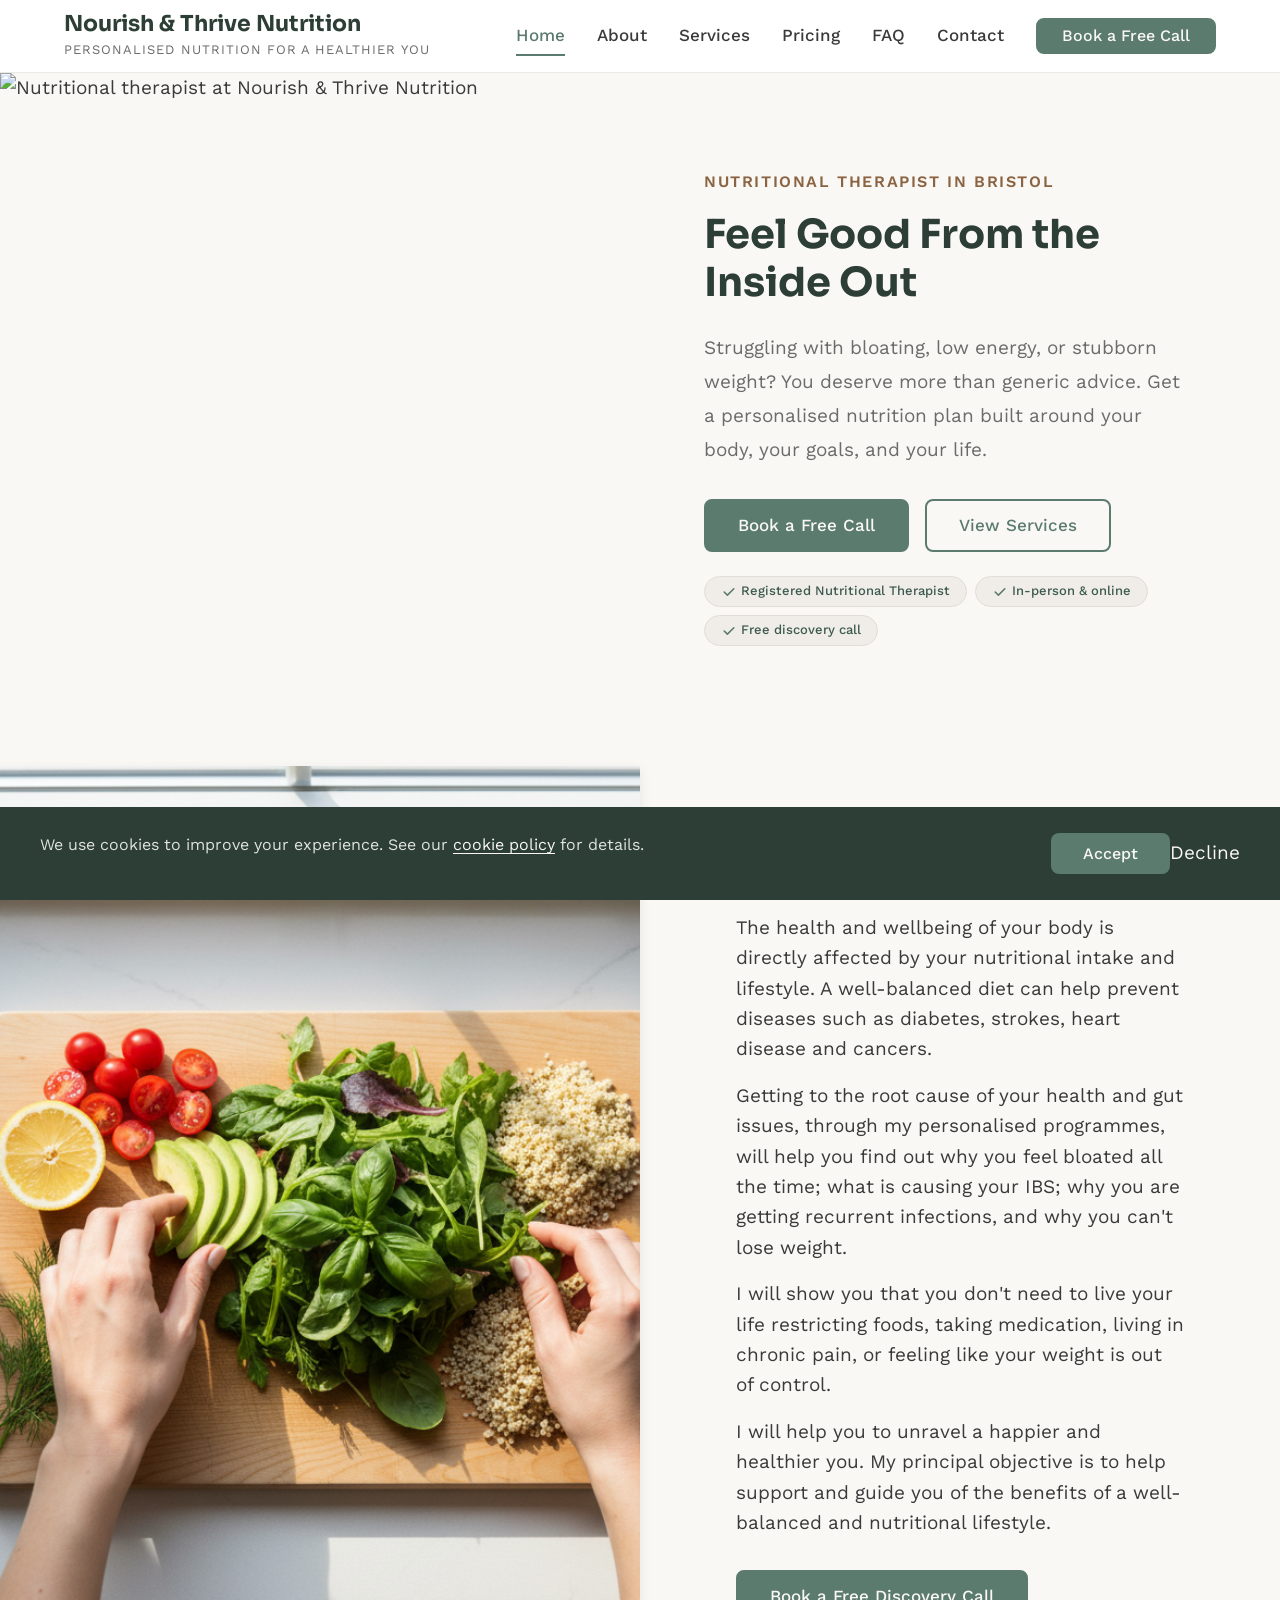
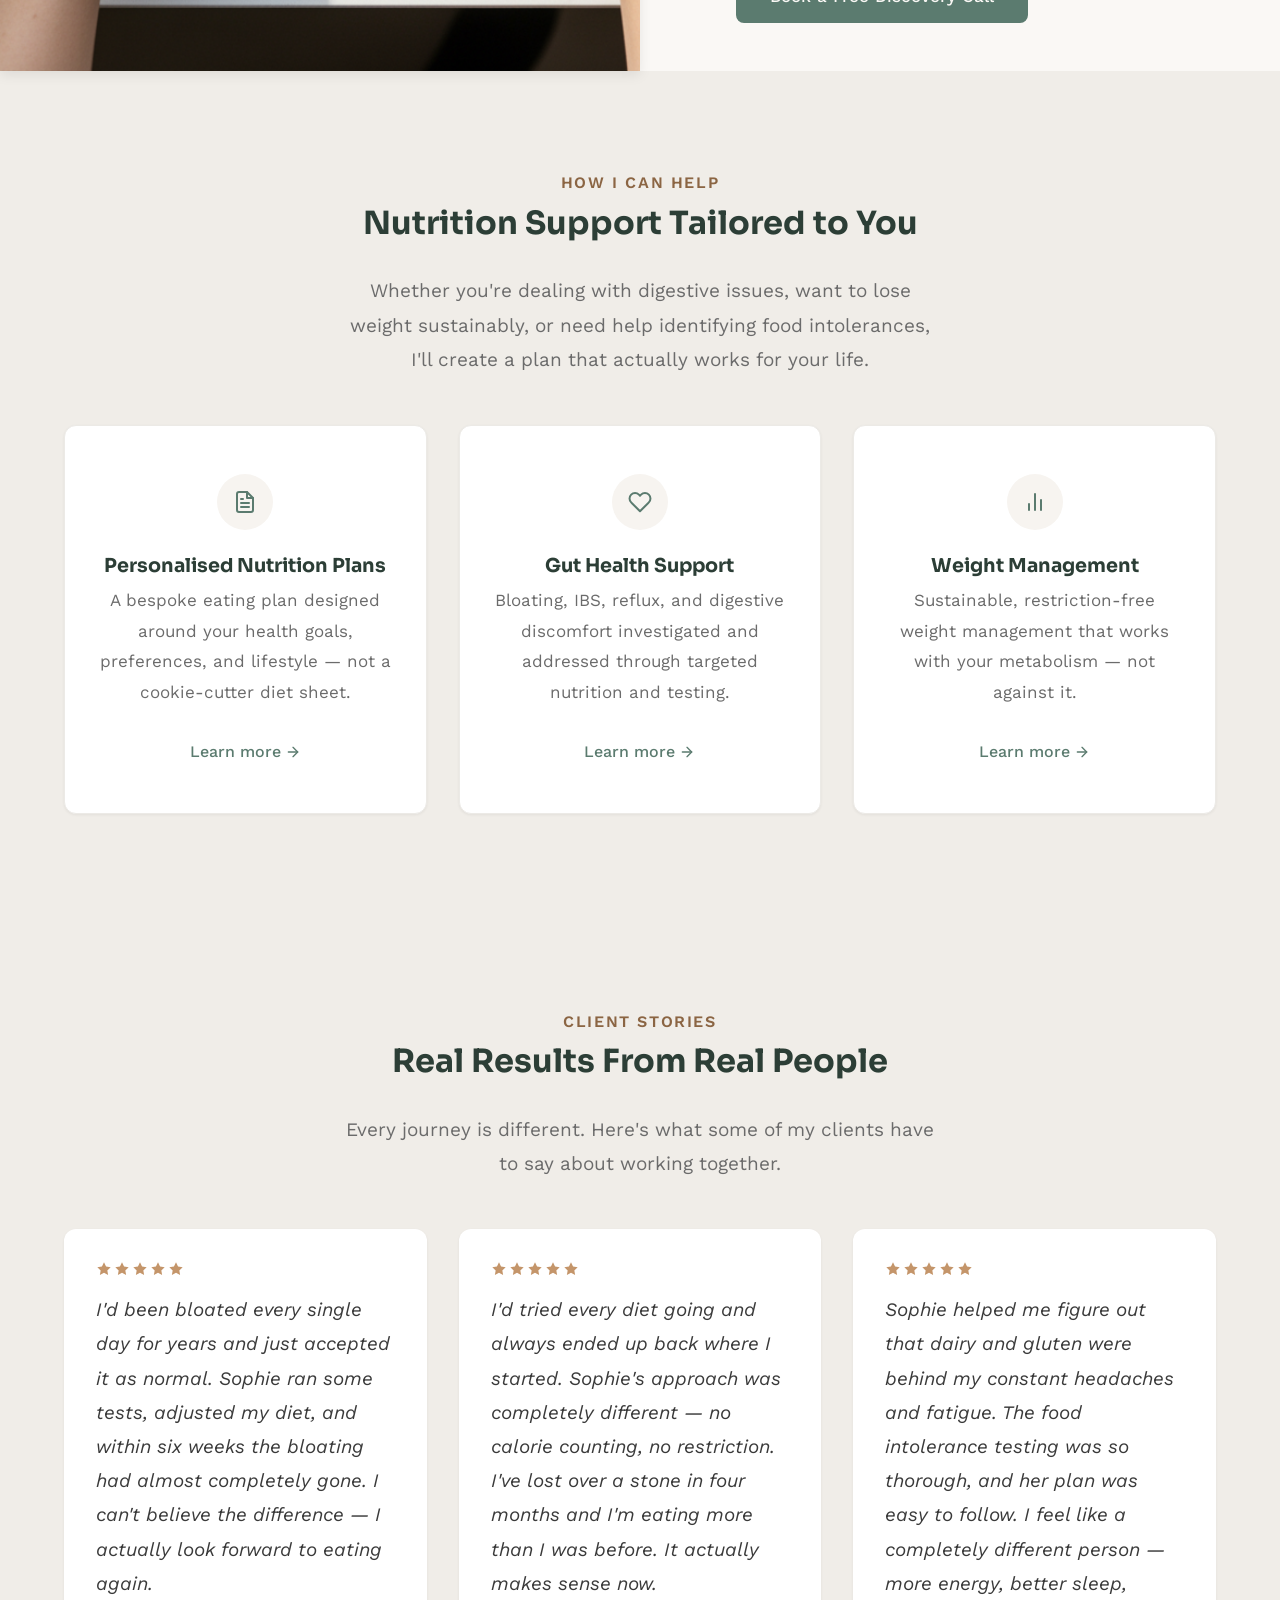
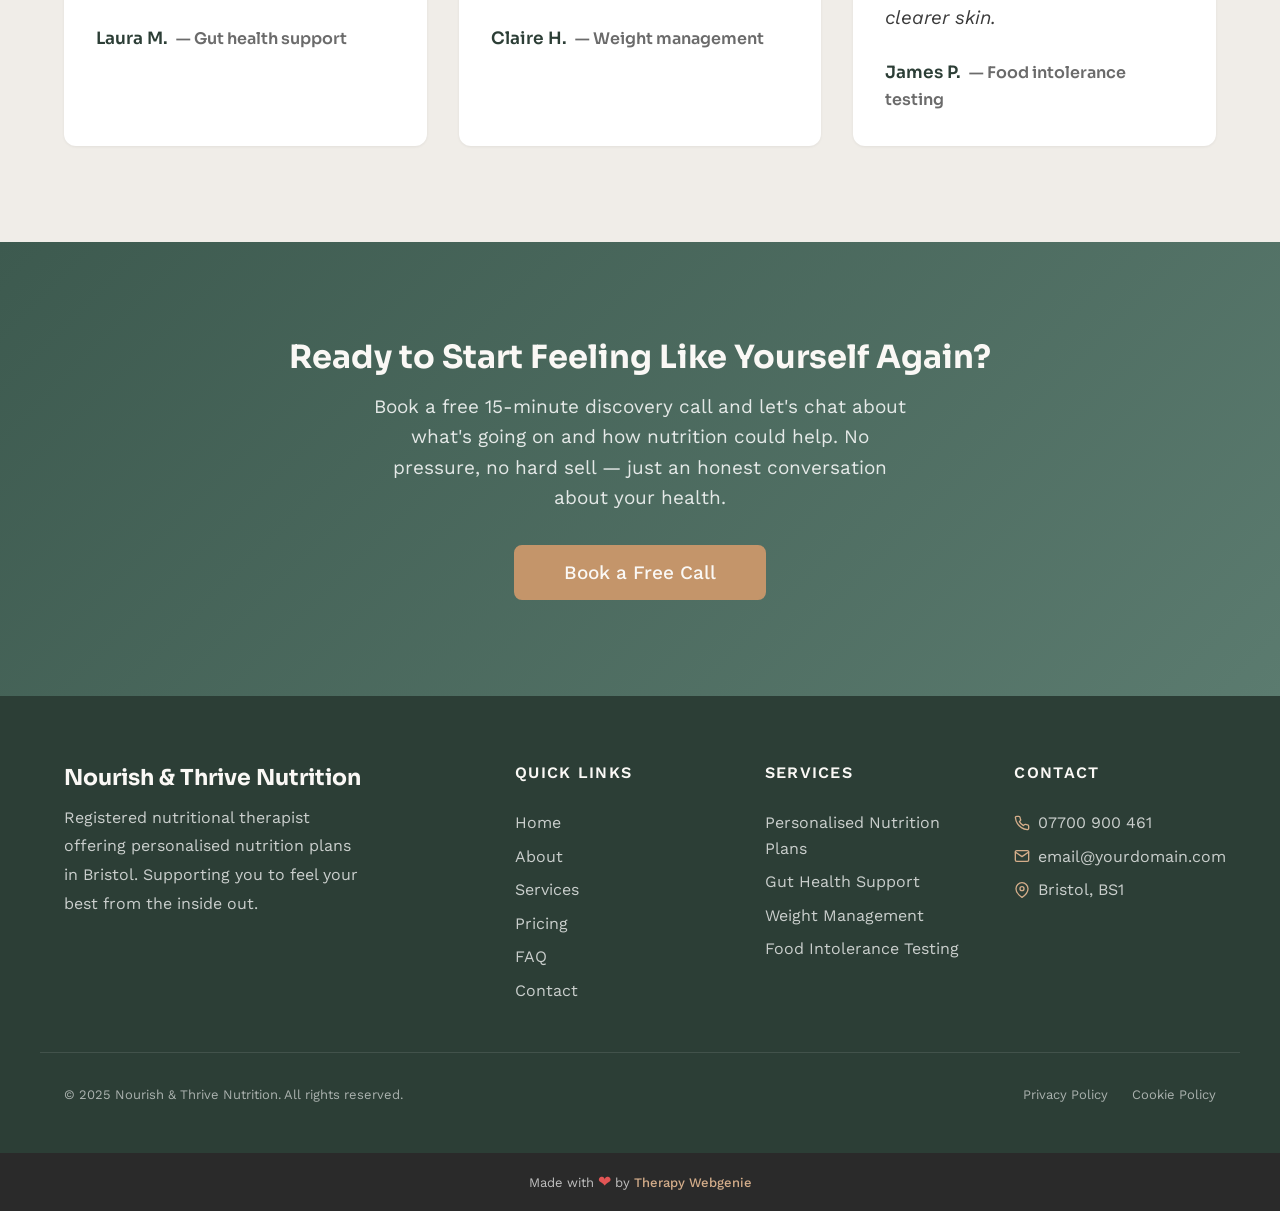
==== commit af40aa9b: "Hero image to right, Why Work With Me to full-bleed split layout - Swap hero columns back: text L, i" ====
--- a/index.html
+++ b/index.html
@@ -142,22 +142,16 @@
     <!-- /SECTION: hero -->
 
     <!-- SECTION: why-work-with-me -->
-    <section class="section reveal">
-      <div class="container">
-        <div class="video-split">
-          <div class="video-split__media">
-            <img src="images/home-lifestyle.jpg" alt="Fresh colourful ingredients and wholesome meals" style="width: 100%; border-radius: var(--radius-lg);" width="800" height="600" loading="lazy">
-          </div>
-          <div class="video-split__content">
-            <span class="section-label">Why Work With Me?</span>
-            <h2>More Than a Diet Plan</h2>
-            <p>The health and wellbeing of your body is directly affected by your nutritional intake and lifestyle. A well-balanced diet can help prevent diseases such as diabetes, strokes, heart disease and cancers.</p>
-            <p>Getting to the root cause of your health and gut issues, through my personalised programmes, will help you find out why you feel bloated all the time; what is causing your IBS; why you are getting recurrent infections, and why you can't lose weight.</p>
-            <p>I will show you that you don't need to live your life restricting foods, taking medication, living in chronic pain, or feeling like your weight is out of control.</p>
-            <p>I will help you to unravel a happier and healthier you. My principal objective is to help support and guide you of the benefits of a well-balanced and nutritional lifestyle.</p>
-            <a href="contact.html" class="btn btn--primary" style="margin-top: var(--space-md);">Book a Free Discovery Call</a>
-          </div>
-        </div>
+    <section class="split--bleed">
+      <img src="images/home-lifestyle.jpg" alt="Fresh colourful ingredients and wholesome meals" class="split__image" width="800" height="600" loading="lazy">
+      <div class="split__content">
+        <span class="section-label">Why Work With Me?</span>
+        <h2>More Than a Diet Plan</h2>
+        <p>The health and wellbeing of your body is directly affected by your nutritional intake and lifestyle. A well-balanced diet can help prevent diseases such as diabetes, strokes, heart disease and cancers.</p>
+        <p>Getting to the root cause of your health and gut issues, through my personalised programmes, will help you find out why you feel bloated all the time; what is causing your IBS; why you are getting recurrent infections, and why you can't lose weight.</p>
+        <p>I will show you that you don't need to live your life restricting foods, taking medication, living in chronic pain, or feeling like your weight is out of control.</p>
+        <p>I will help you to unravel a happier and healthier you. My principal objective is to help support and guide you of the benefits of a well-balanced and nutritional lifestyle.</p>
+        <a href="contact.html" class="btn btn--primary" style="margin-top: var(--space-md);">Book a Free Discovery Call</a>
       </div>
     </section>
     <!-- /SECTION: why-work-with-me -->
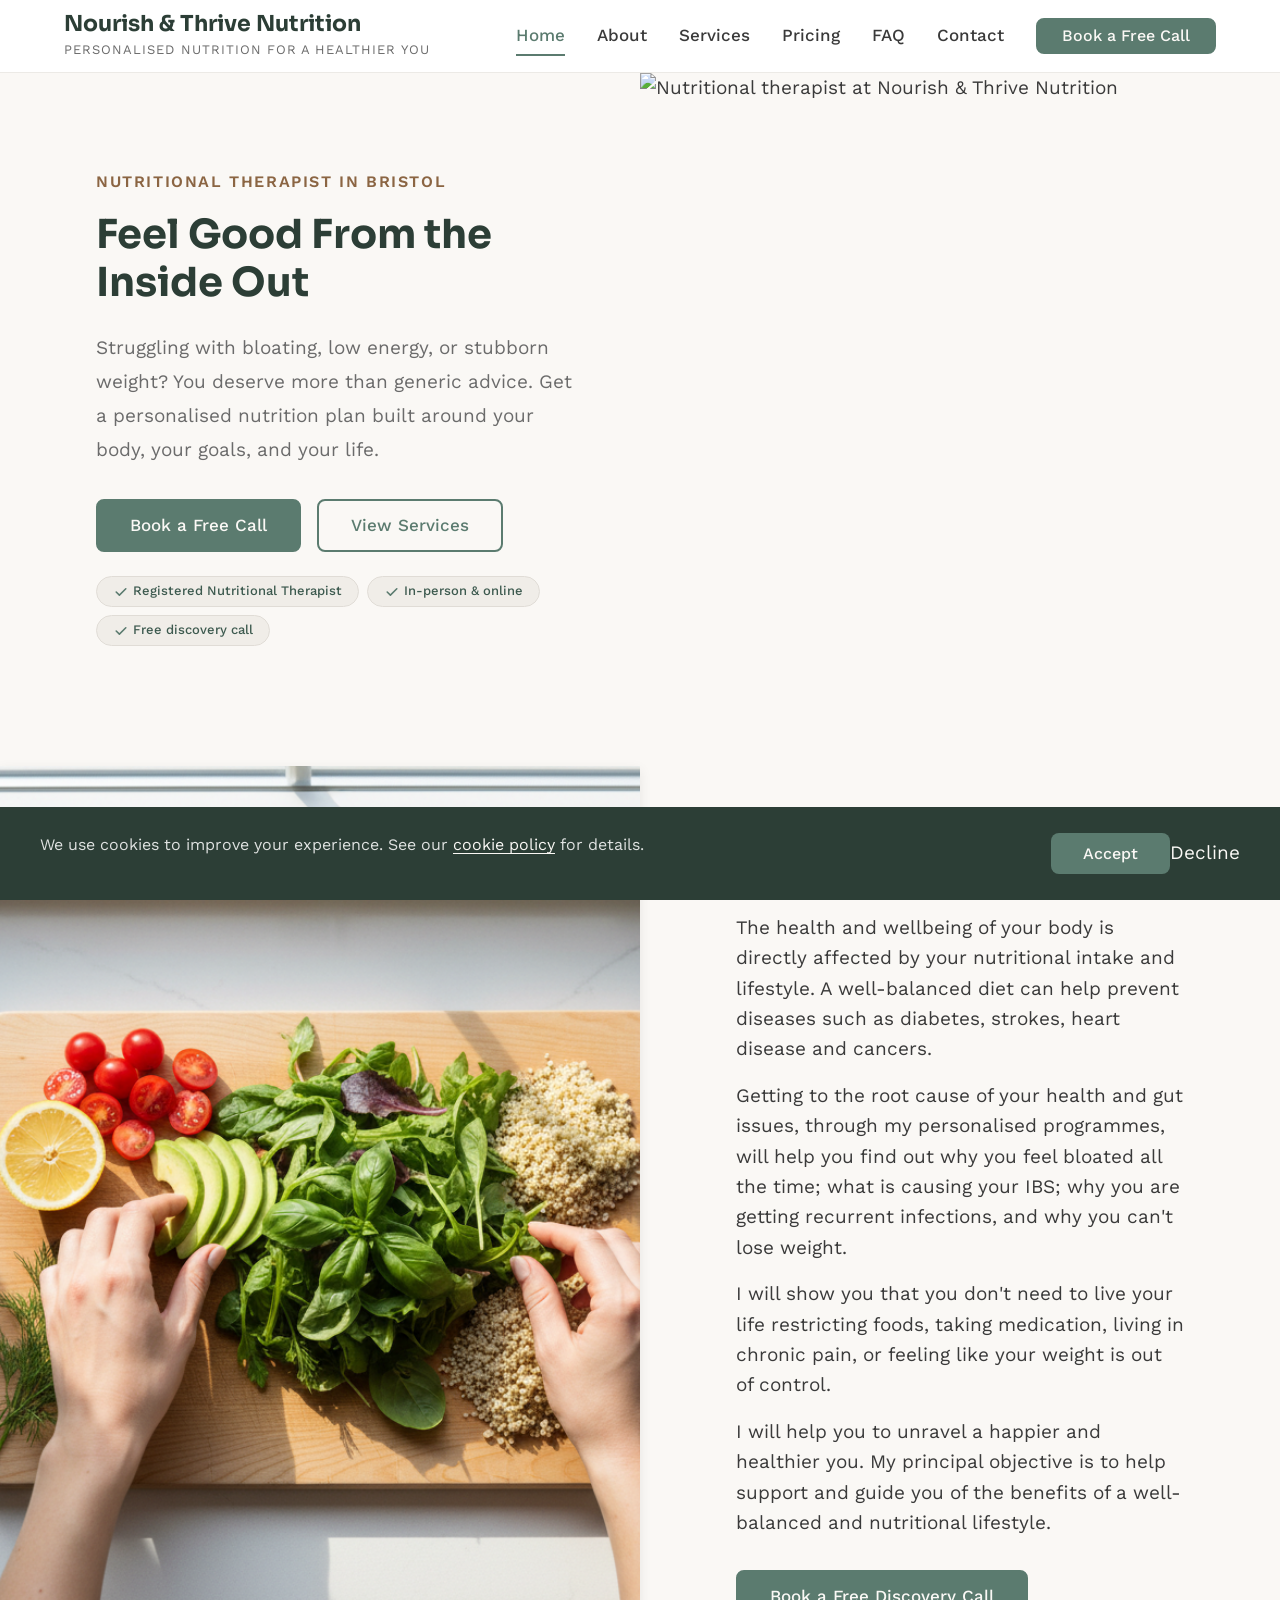
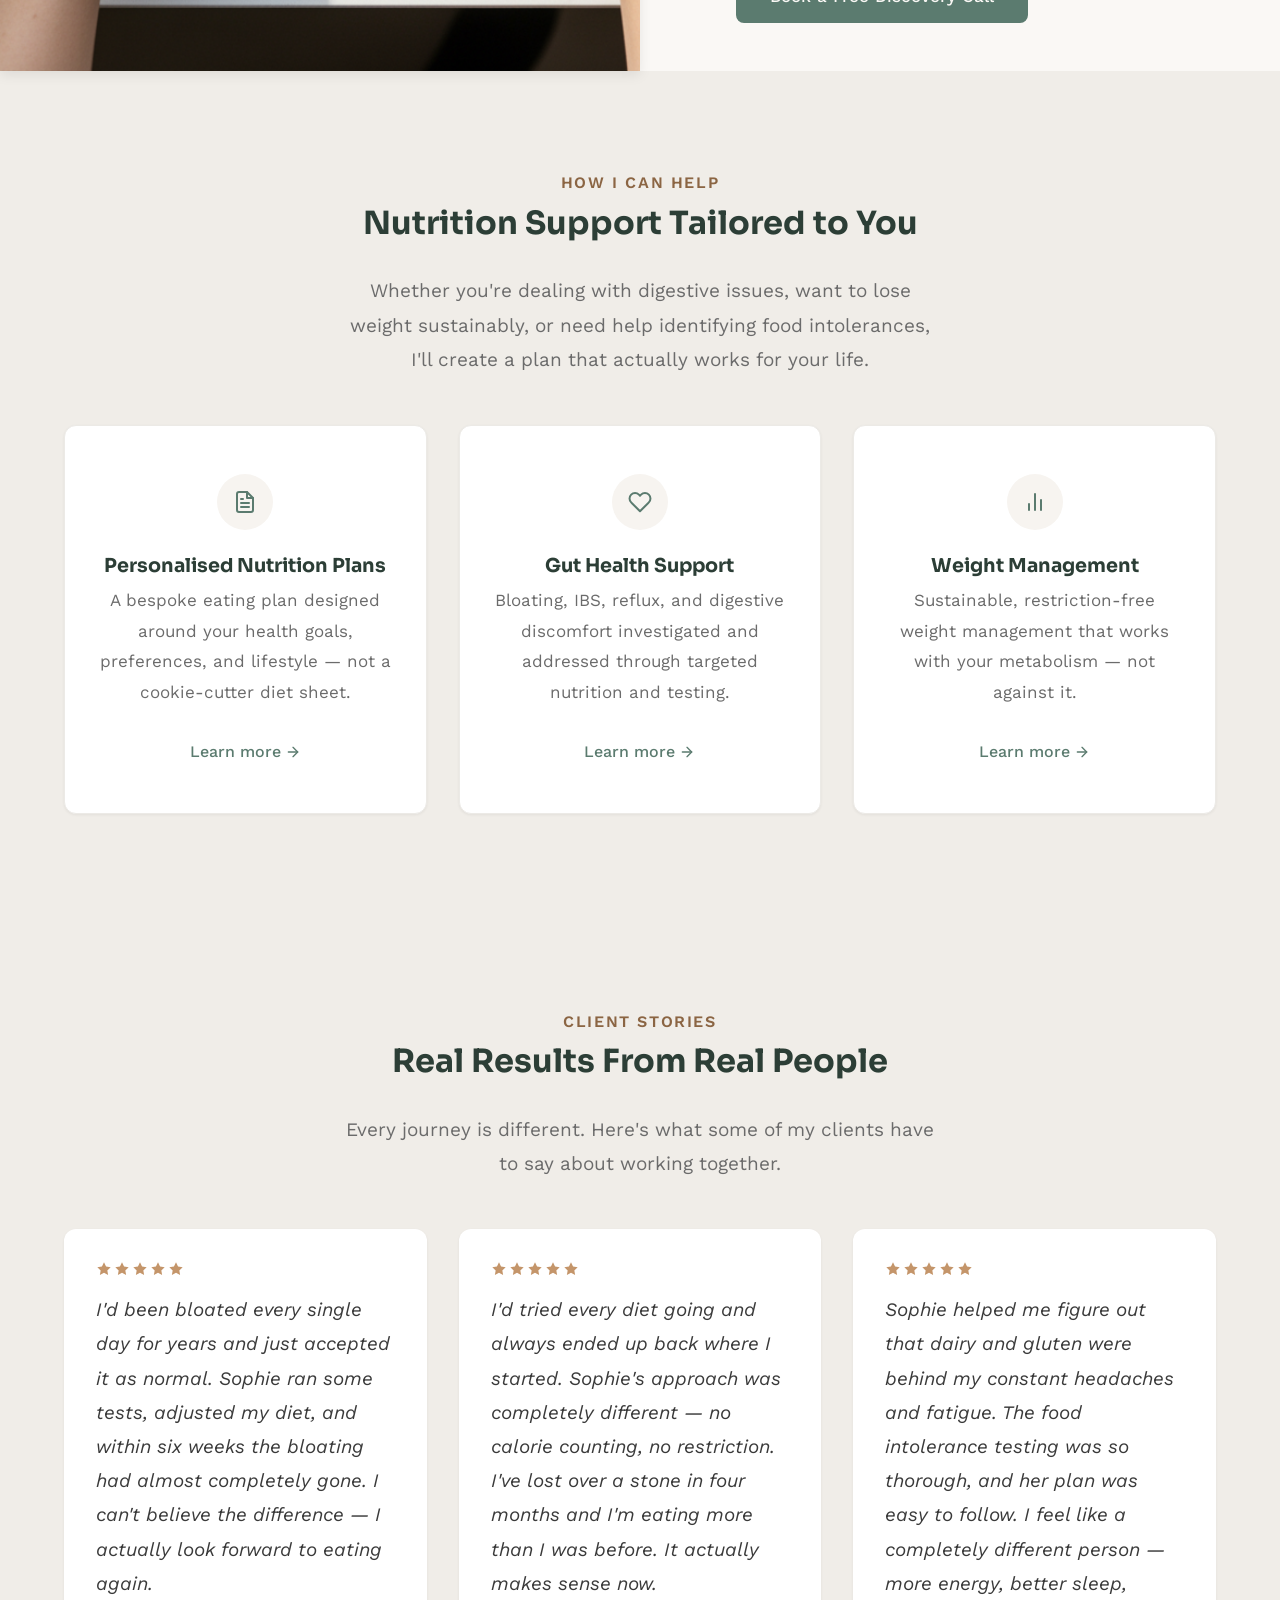
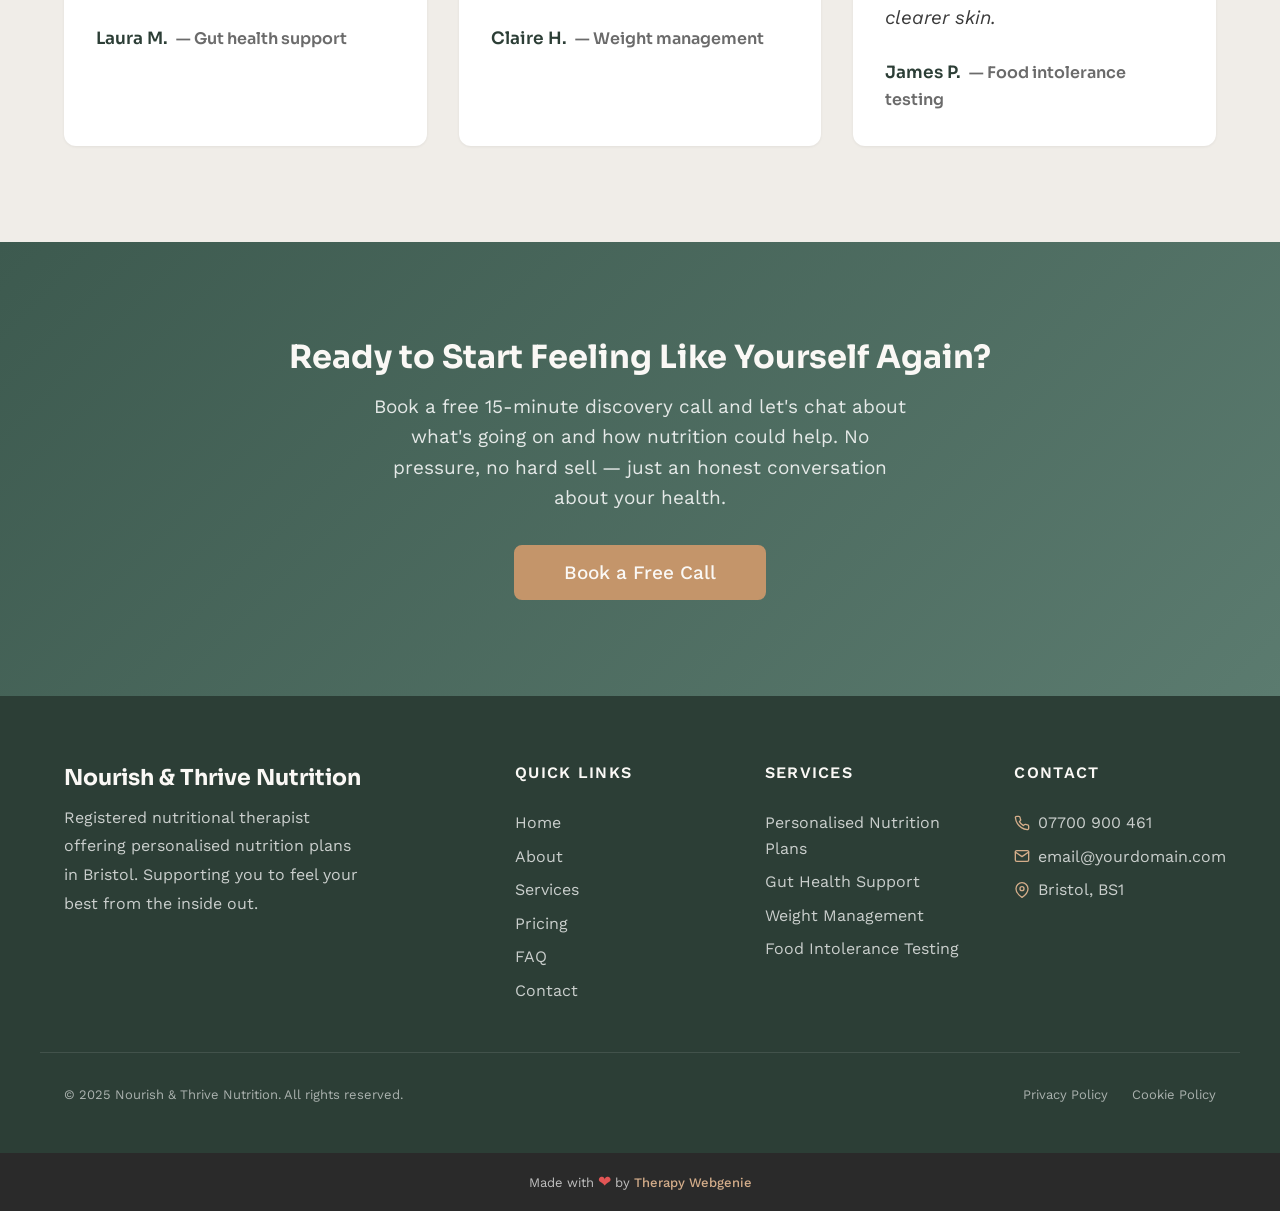
==== commit 3bcf4394: "Add hero--reverse to put image on right side CSS forces image-wrap to order:1 (left) by default; her" ====
--- a/index.html
+++ b/index.html
@@ -118,7 +118,7 @@
   <main id="main">
 
     <!-- SECTION: hero -->
-    <section class="hero hero--half">
+    <section class="hero hero--half hero--reverse">
       <div class="container hero__inner">
         <div class="hero__content">
           <span class="hero__label">Nutritional Therapist in Bristol</span>
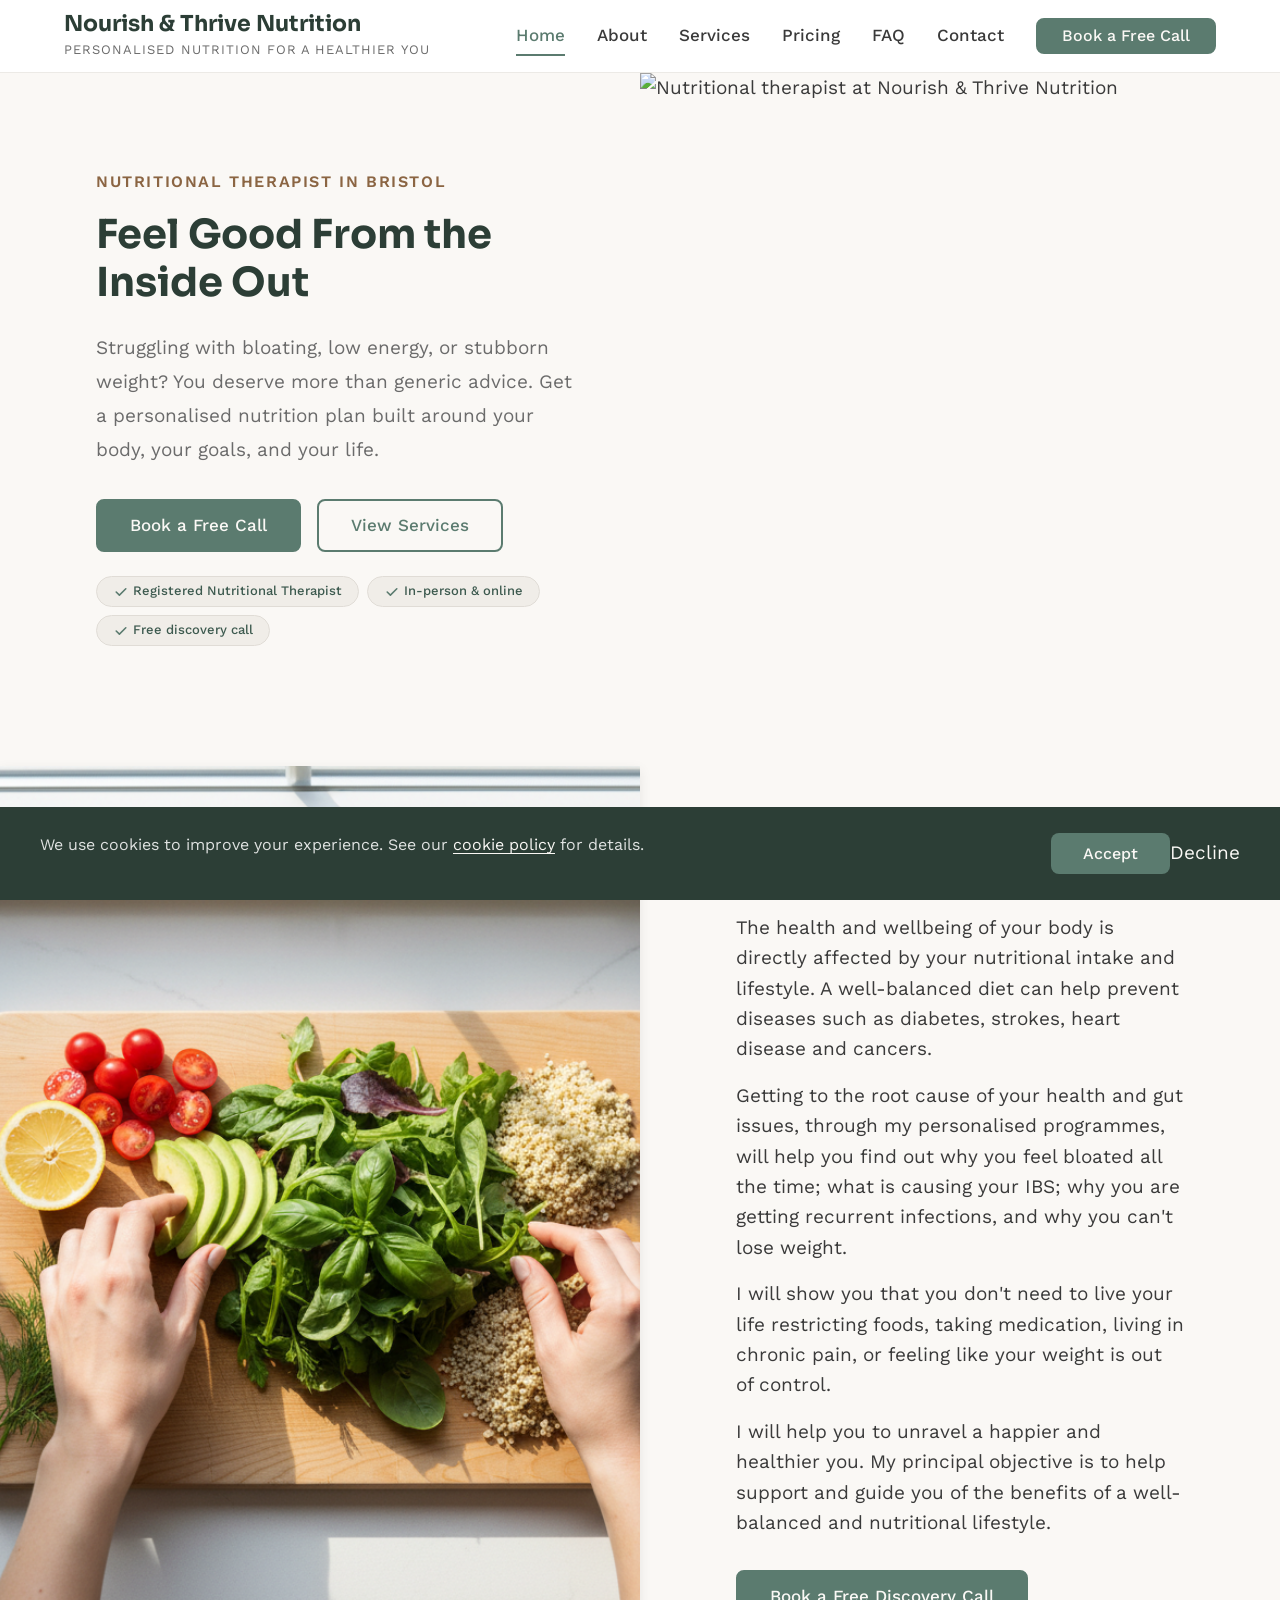
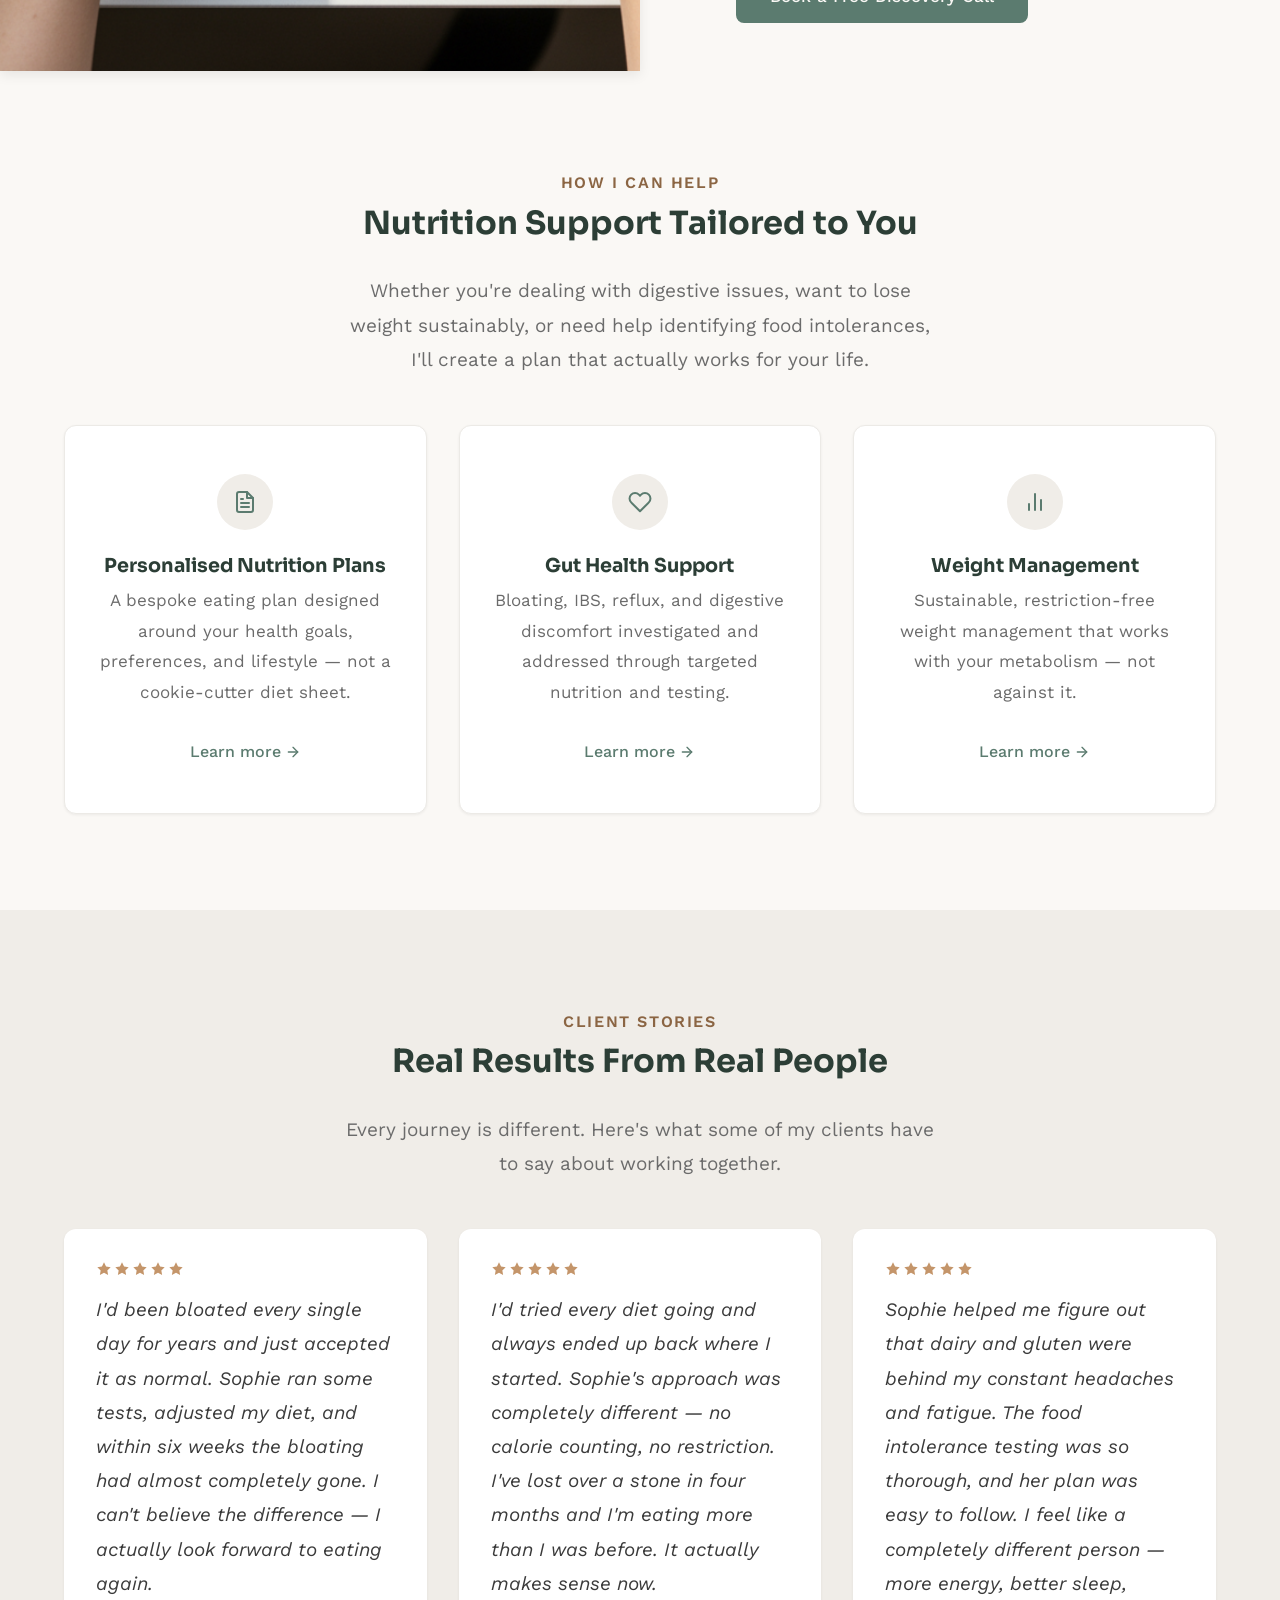
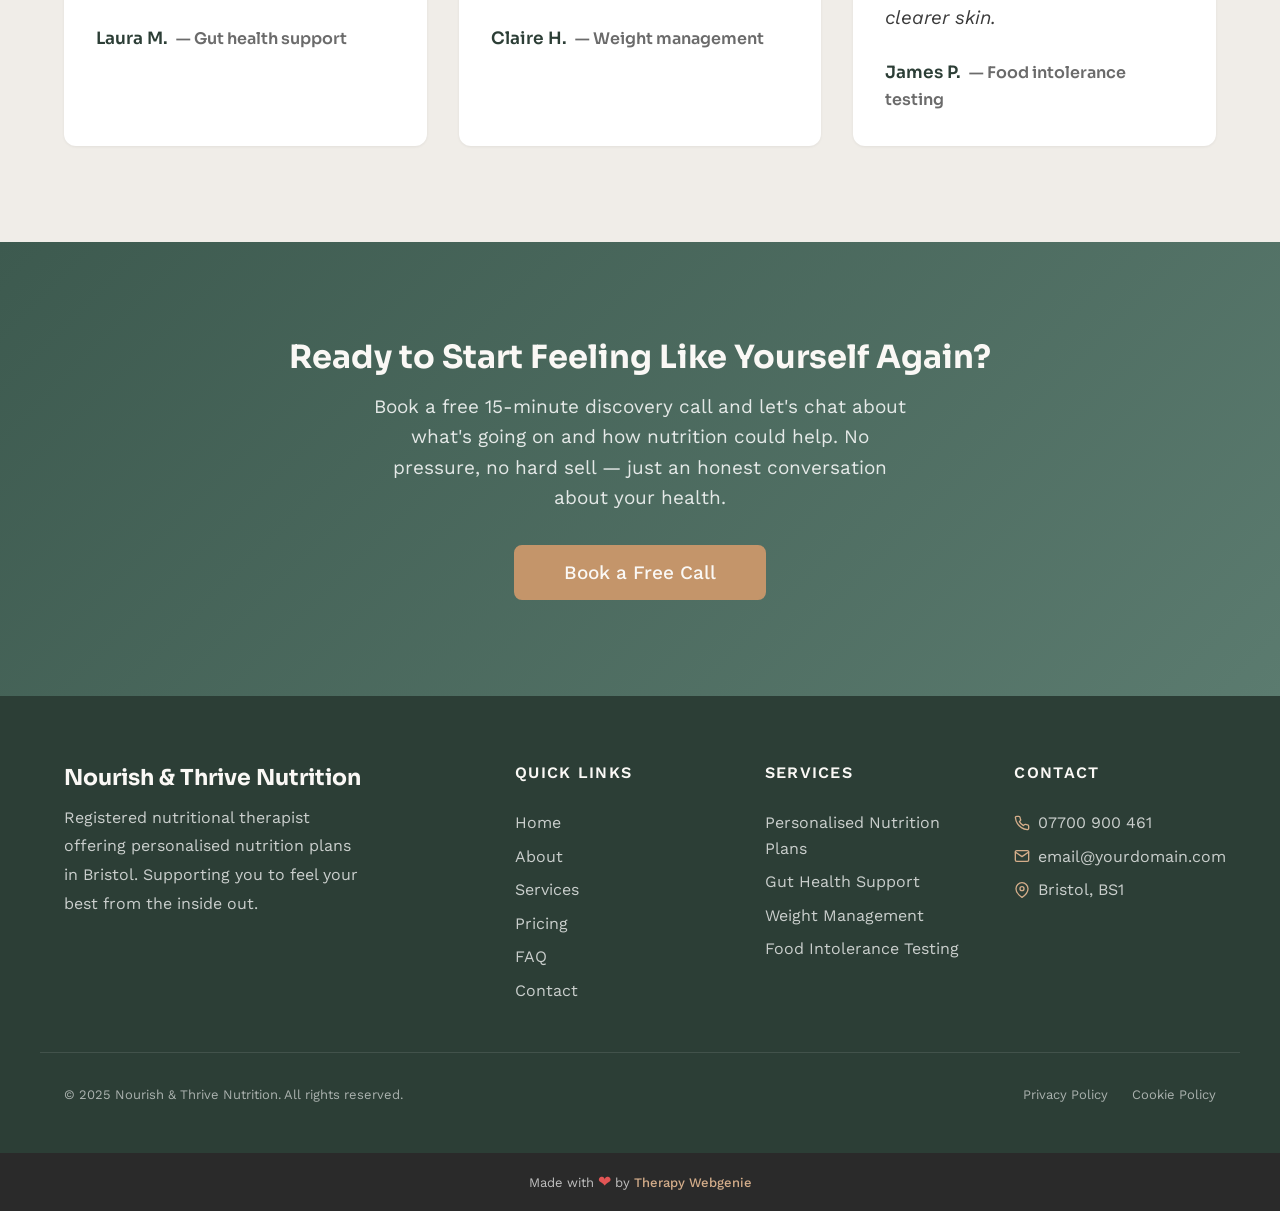
==== commit f8fb2f0b: "Alternate section backgrounds: remove --alt from services section Co-Authored-By: Claude Opus 4.6 (1" ====
--- a/index.html
+++ b/index.html
@@ -157,7 +157,7 @@
     <!-- /SECTION: why-work-with-me -->
 
     <!-- SECTION: services-overview -->
-    <section class="section section--alt">
+    <section class="section">
       <div class="container text-center">
         <span class="section-label">How I Can Help</span>
         <h2>Nutrition Support Tailored to You</h2>
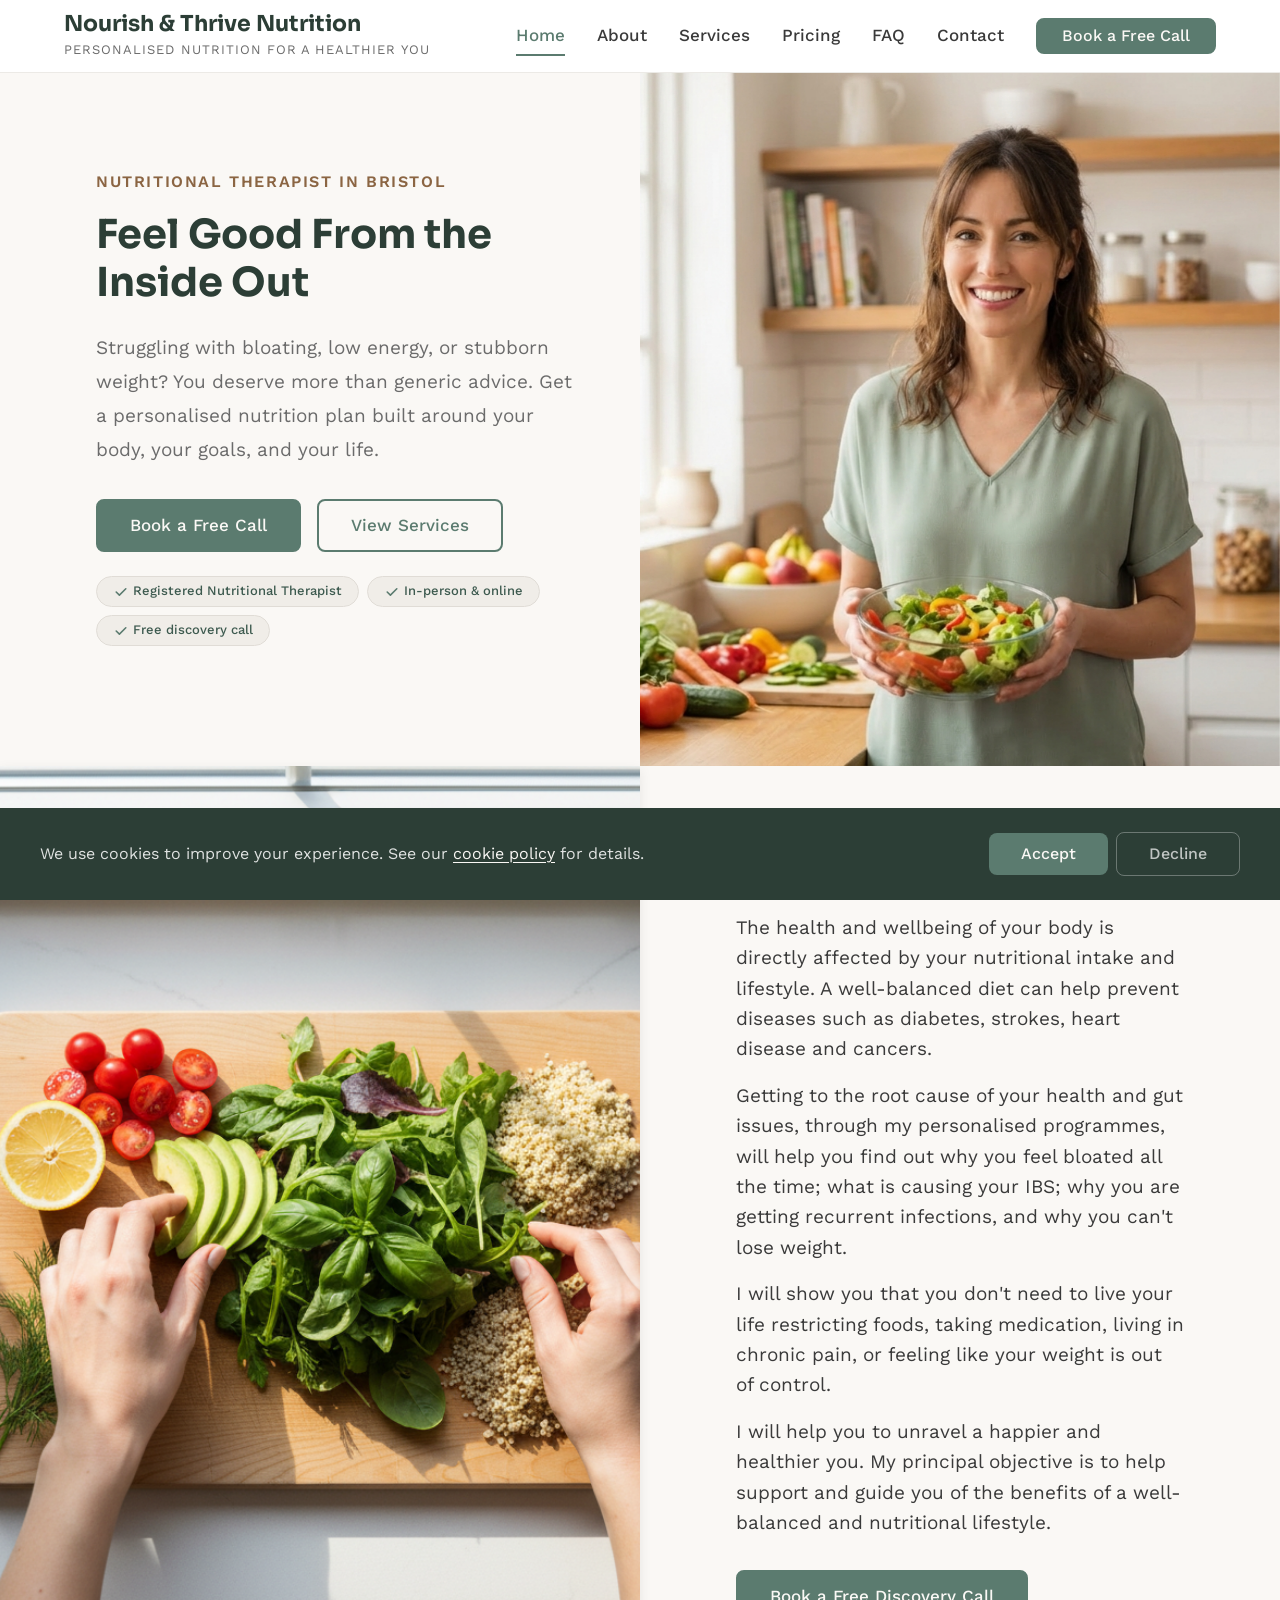
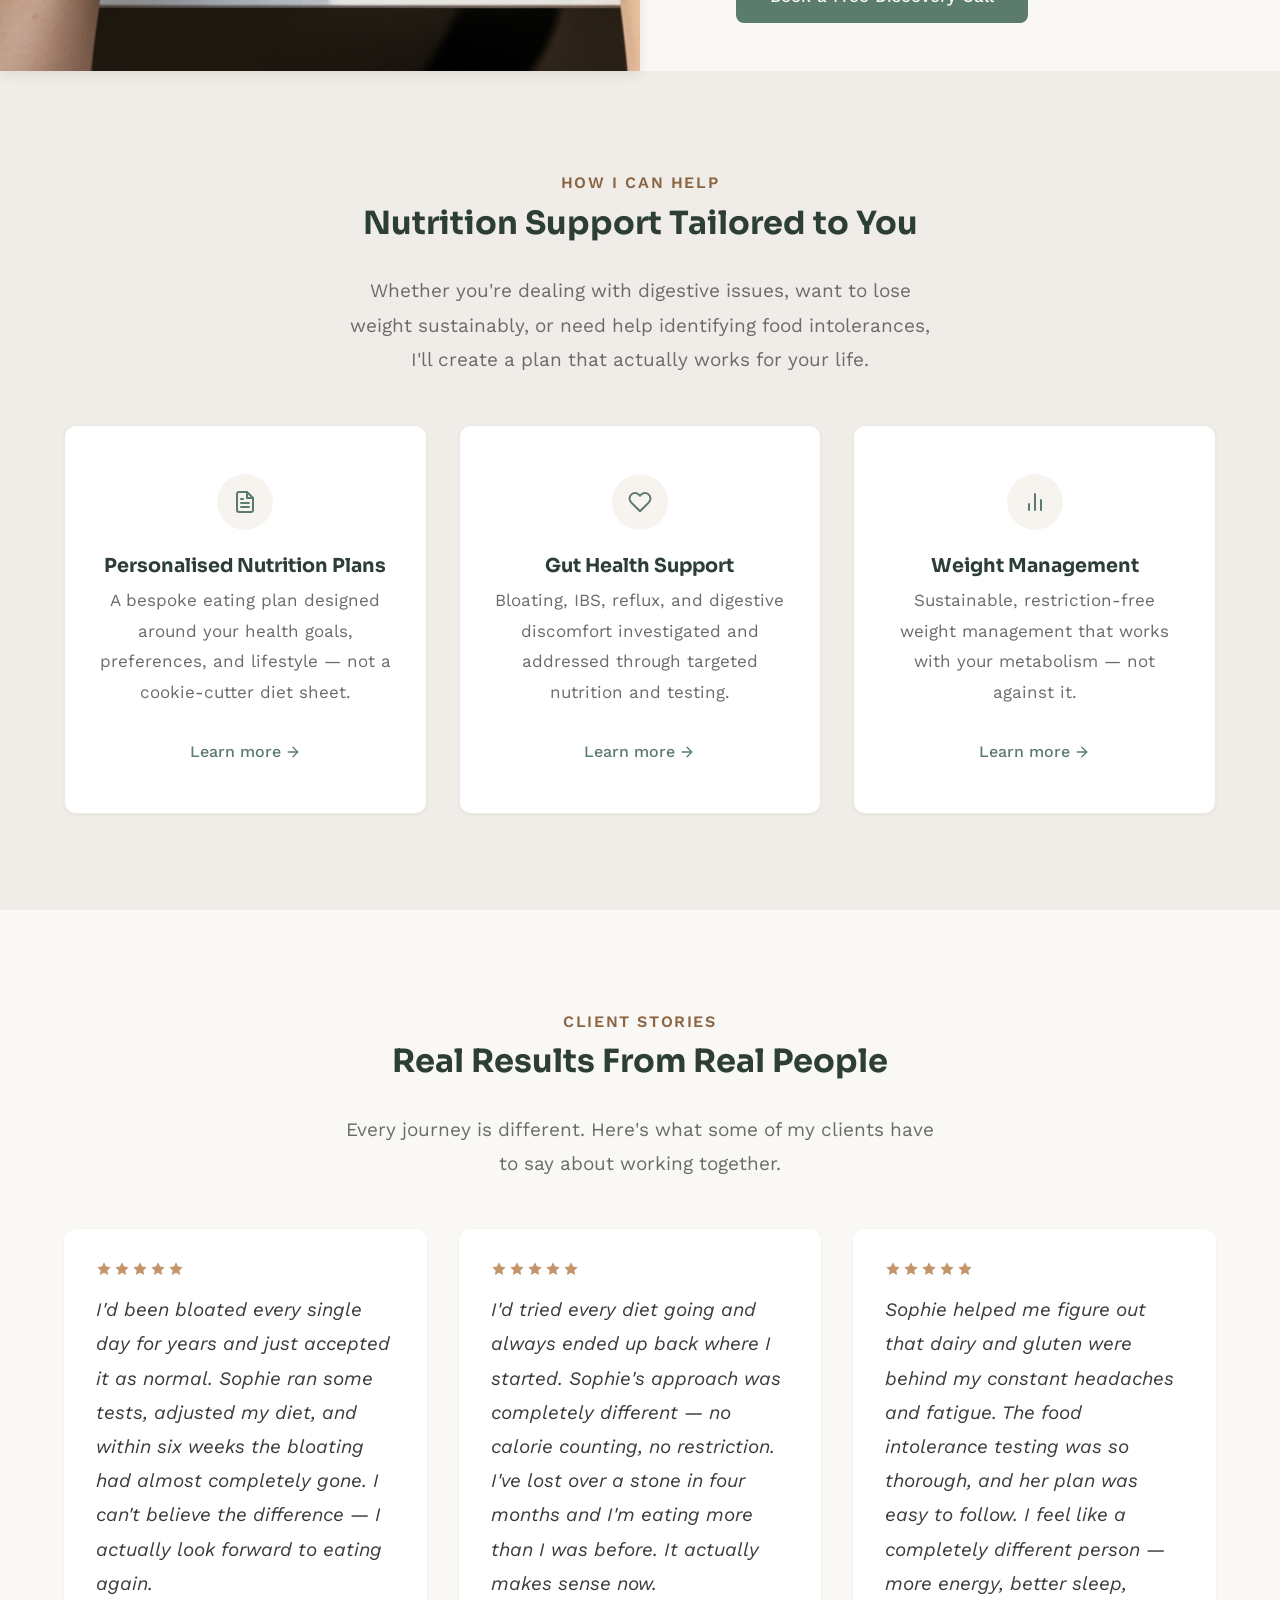
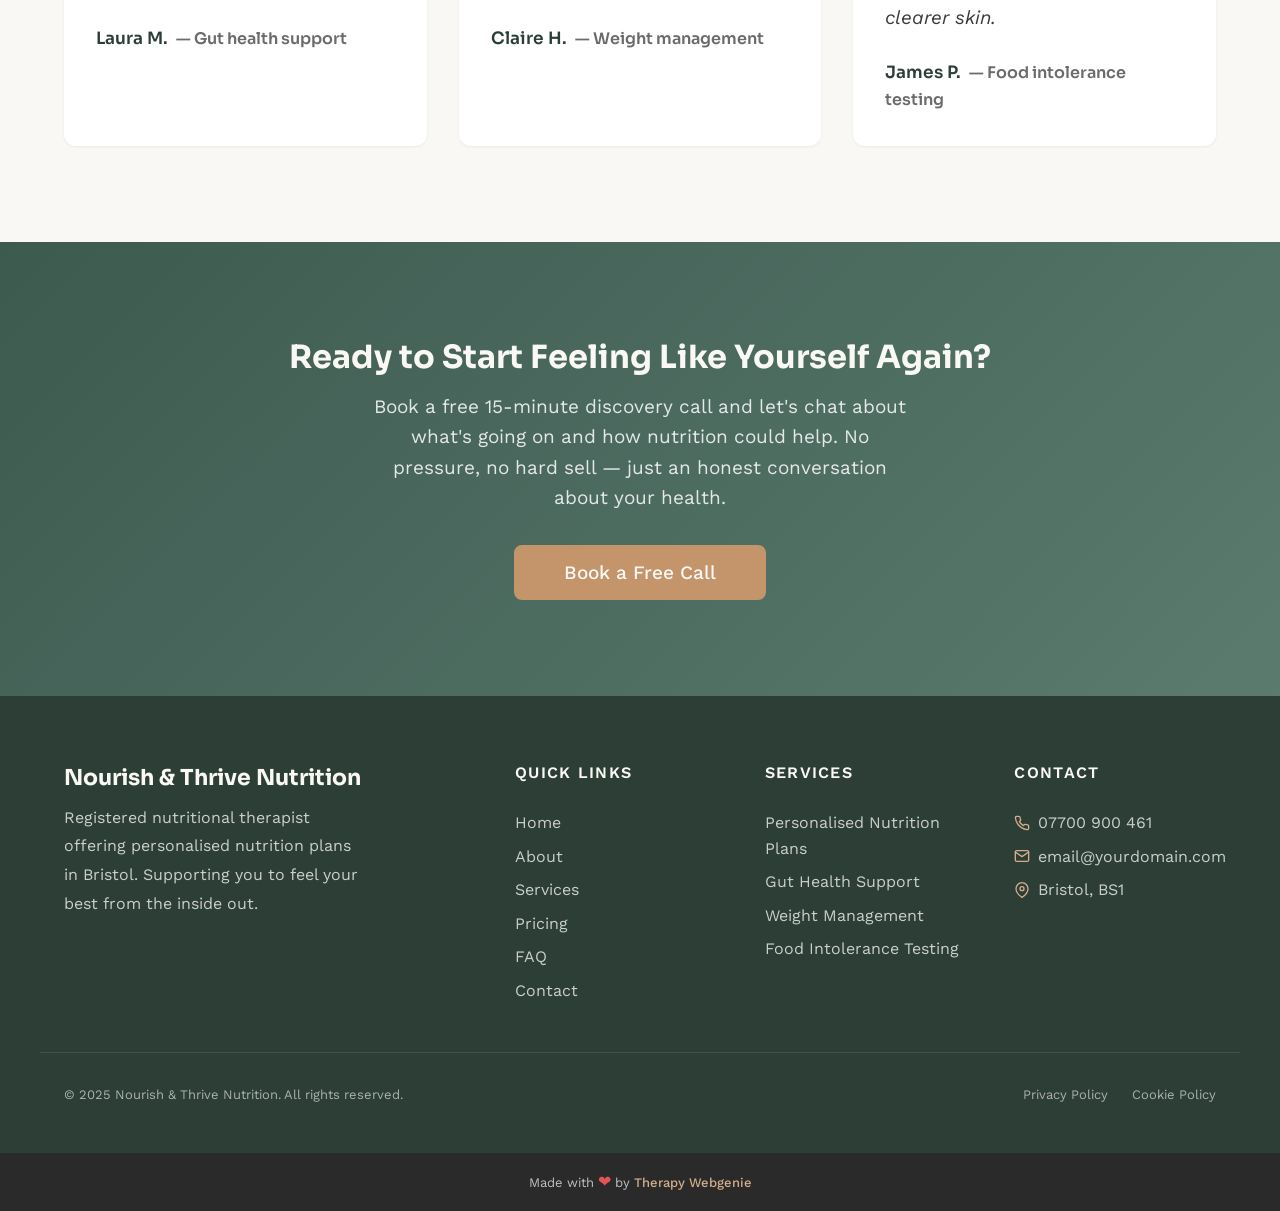
==== commit 11932874: "Swap section backgrounds: services gets --alt, testimonials gets white Prevents colour bleed from sp" ====
--- a/index.html
+++ b/index.html
@@ -157,7 +157,7 @@
     <!-- /SECTION: why-work-with-me -->
 
     <!-- SECTION: services-overview -->
-    <section class="section">
+    <section class="section section--alt">
       <div class="container text-center">
         <span class="section-label">How I Can Help</span>
         <h2>Nutrition Support Tailored to You</h2>
@@ -193,7 +193,7 @@
     <!-- /SECTION: services-overview -->
 
     <!-- SECTION: testimonials -->
-    <section class="section section--alt">
+    <section class="section">
       <div class="container text-center">
         <span class="section-label">Client Stories</span>
         <h2>Real Results From Real People</h2>
--- a/css/components.css
+++ b/css/components.css
@@ -3706,6 +3706,7 @@
 .icon-box--left {
   text-align: left;
   display: flex;
+  align-items: center;
   gap: var(--space-lg);
 }
 
@@ -4723,7 +4724,7 @@
 }
 
 .comparison__card h3 {
-  font-size: var(--text-md);
+  font-size: var(--text-xl);
   margin-bottom: var(--space-lg);
 }
 
@@ -5197,12 +5198,13 @@
    ============================================= */
 .comparison-table {
   width: 100%;
-  border-collapse: collapse;
+  border-collapse: separate;
+  border-spacing: 0;
   background-color: var(--color-surface);
   border-radius: var(--radius-lg);
   overflow: hidden;
   box-shadow: var(--shadow-sm);
-  border: 1px solid var(--color-border-light);
+  border: 2px solid #ccc;
 }
 
 .comparison-table thead th {
@@ -5213,7 +5215,12 @@
   font-weight: var(--font-weight-bold);
   color: var(--color-text-heading);
   text-align: center;
-  border-bottom: 2px solid var(--color-border);
+  border-bottom: 2px solid #ccc;
+  border-right: 1px solid var(--color-border-light);
+}
+
+.comparison-table thead th:last-child {
+  border-right: none;
 }
 
 .comparison-table thead th:first-child {
@@ -5225,7 +5232,12 @@
   font-size: var(--text-sm);
   color: var(--color-text);
   border-bottom: 1px solid var(--color-border-light);
+  border-right: 1px solid var(--color-border-light);
   text-align: center;
+}
+
+.comparison-table tbody td:last-child {
+  border-right: none;
 }
 
 .comparison-table tbody td:first-child {
@@ -5718,6 +5730,64 @@
   background: rgba(255, 255, 255, 0.25);
 }
 
+/* =============================================
+   VIDEO EMBED
+   Responsive 16:9 wrapper for iframe videos.
+   ============================================= */
+.video-embed {
+  position: relative;
+  padding-bottom: 56.25%;
+  height: 0;
+  overflow: hidden;
+  border-radius: var(--radius-lg);
+  box-shadow: var(--shadow-md);
+}
+
+.video-embed iframe {
+  position: absolute;
+  top: 0;
+  left: 0;
+  width: 100%;
+  height: 100%;
+  border: 0;
+  border-radius: var(--radius-lg);
+}
+
+/* =============================================
+   VIDEO SPLIT
+   Optional centered header across both columns,
+   then text left + video right. Stacks on mobile.
+   ============================================= */
+.video-split {
+  display: grid;
+  grid-template-columns: 1fr;
+  gap: var(--space-2xl);
+  align-items: center;
+}
+
+.video-split__header {
+  text-align: center;
+}
+
+.video-split__header h2 {
+  margin-bottom: var(--space-sm);
+}
+
+.video-split__content p {
+  color: var(--color-text-light);
+  line-height: var(--line-height-relaxed);
+}
+
+@media (min-width: 768px) {
+  .video-split {
+    grid-template-columns: 1fr 1fr;
+  }
+
+  .video-split__header {
+    grid-column: 1 / -1;
+  }
+}
+
 /* --- Back to Top --- */
 .back-to-top {
   position: fixed;
@@ -5988,6 +6058,7 @@
   font-size: var(--text-sm);
   line-height: var(--line-height-relaxed);
   color: rgba(255, 255, 255, 0.85);
+  margin-bottom: 0;
 }
 
 .cookie-banner__text a {
@@ -6011,6 +6082,30 @@
 
 .cookie-banner__accept:hover {
   background: var(--color-primary-dark);
+}
+
+.cookie-banner__decline {
+  background: transparent;
+  color: rgba(255, 255, 255, 0.7);
+  padding: var(--space-sm) var(--space-xl);
+  border-radius: var(--radius-md);
+  font-size: var(--text-sm);
+  font-weight: var(--font-weight-medium);
+  cursor: pointer;
+  border: 1px solid rgba(255, 255, 255, 0.3);
+  white-space: nowrap;
+  transition: color var(--transition-fast), border-color var(--transition-fast);
+}
+
+.cookie-banner__decline:hover {
+  color: var(--color-text-inverse);
+  border-color: rgba(255, 255, 255, 0.6);
+}
+
+.cookie-banner__buttons {
+  display: flex;
+  gap: var(--space-sm);
+  align-items: center;
 }
 
 @media (min-width: 768px) {
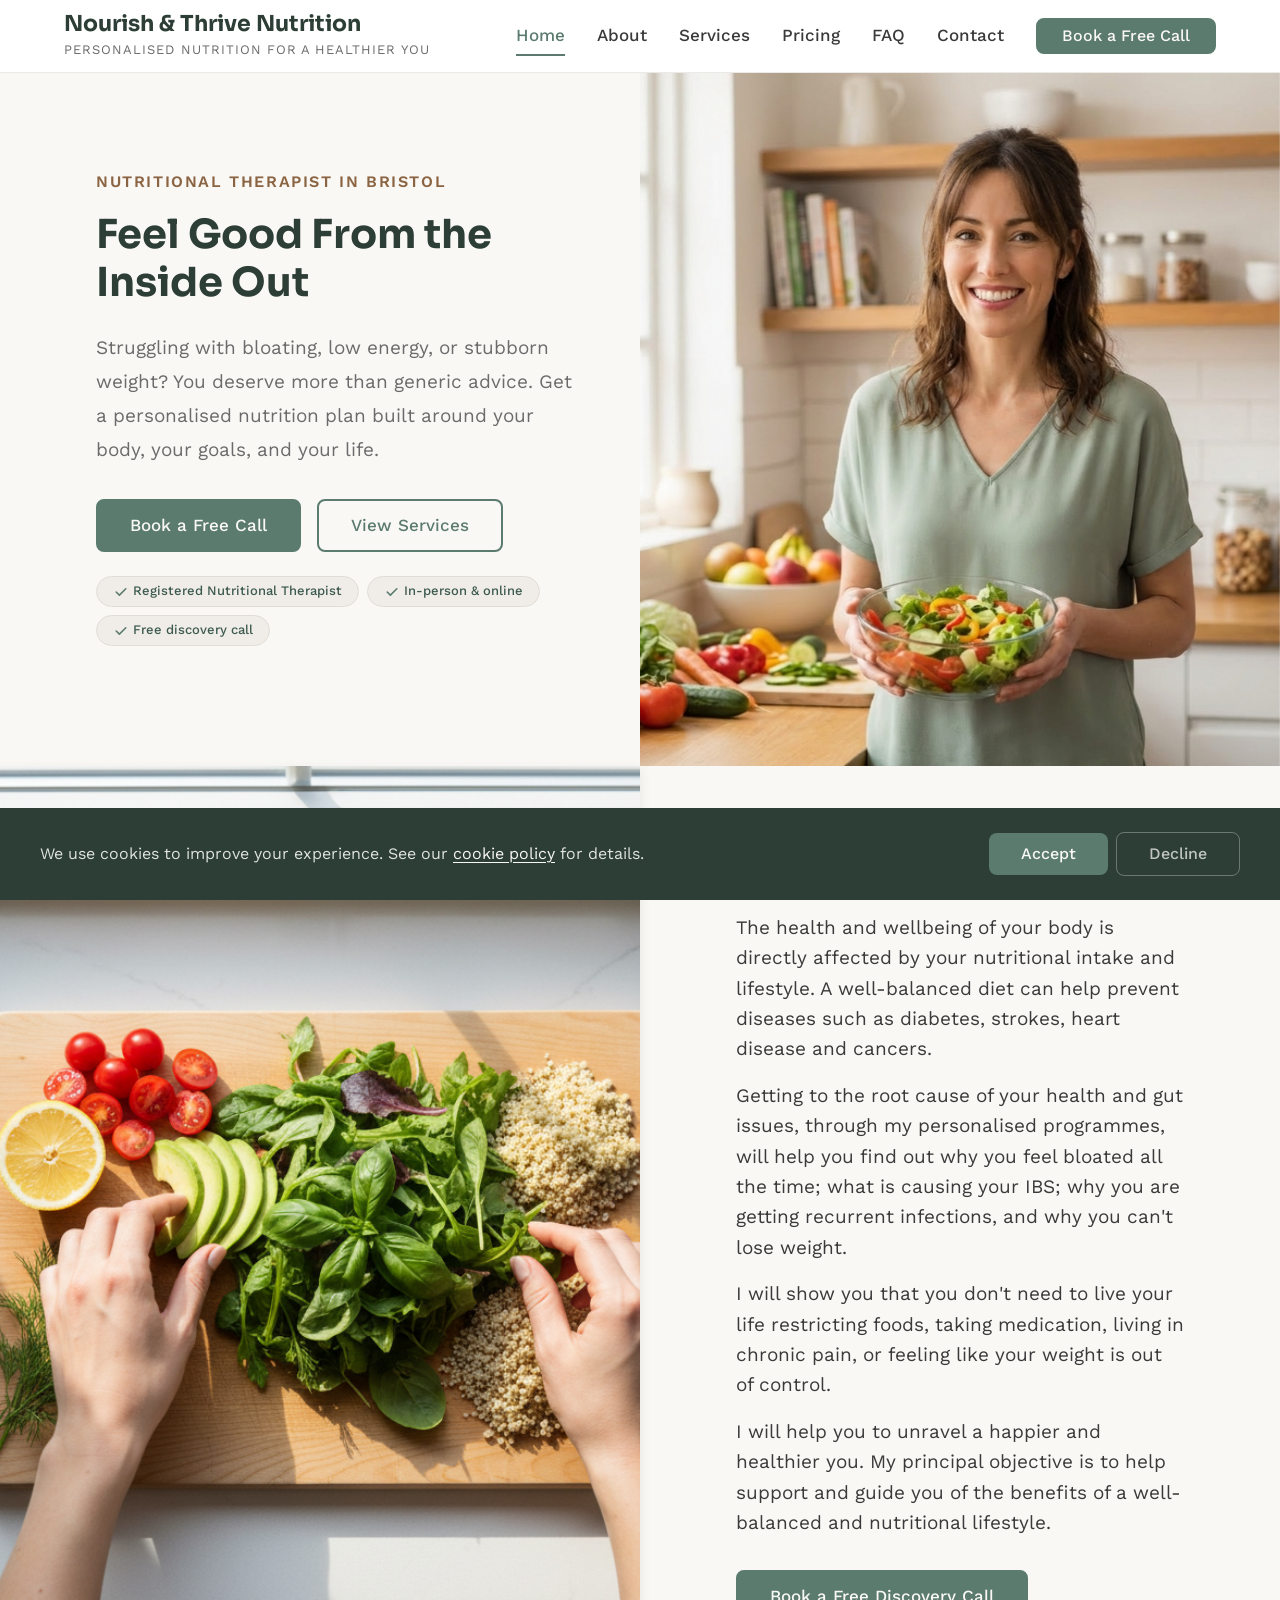
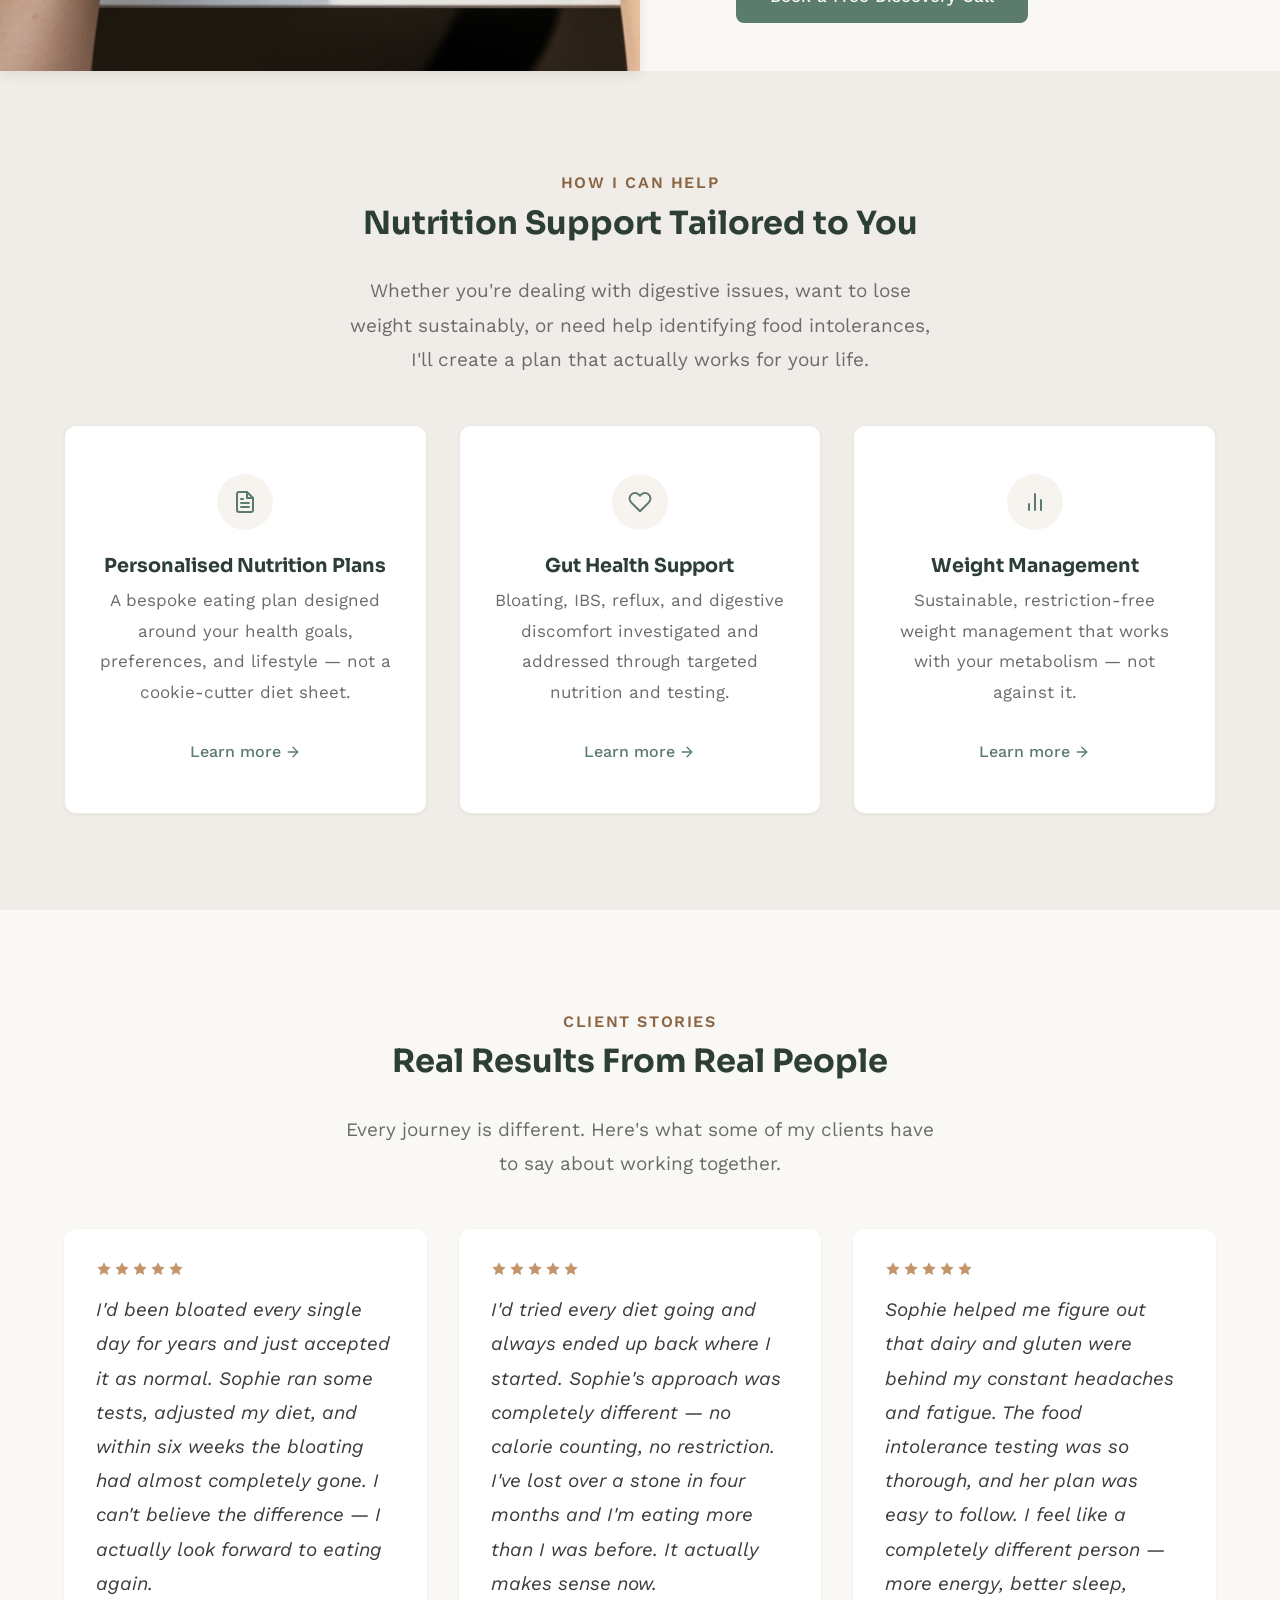
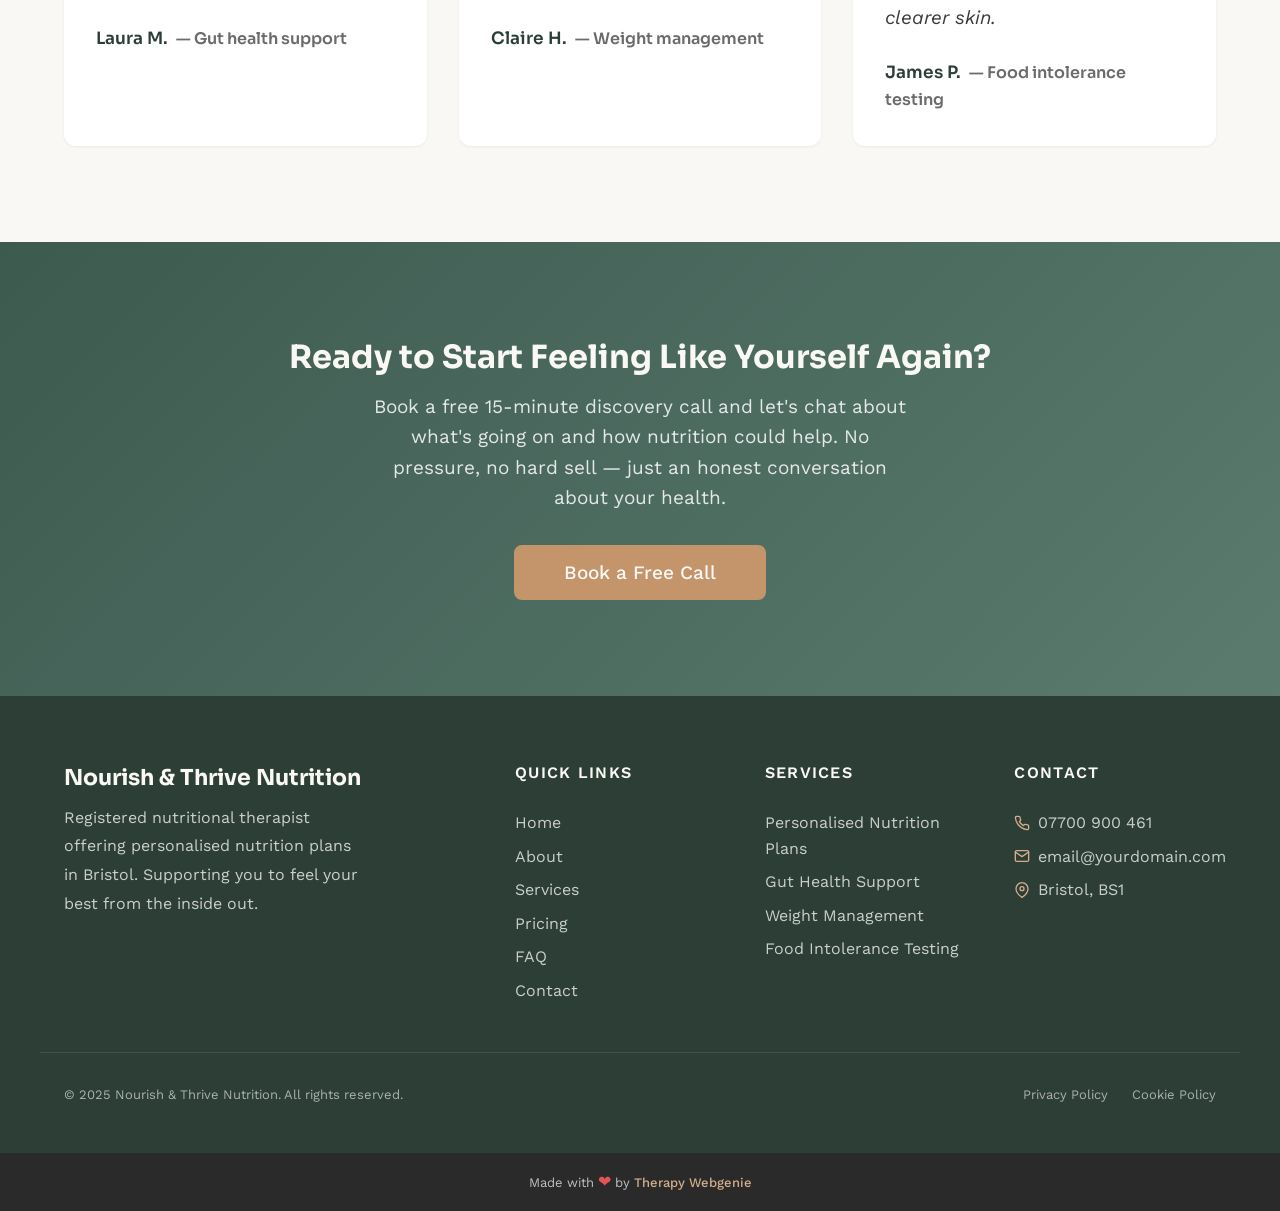
==== commit c3c114c8: "Switch 50% full-bleed images to background-image Use background-size: cover on image-wrap divs inste" ====
--- a/index.html
+++ b/index.html
@@ -134,8 +134,7 @@
             <li><svg xmlns="http://www.w3.org/2000/svg" viewBox="0 0 20 20" fill="currentColor"><path fill-rule="evenodd" d="M16.707 5.293a1 1 0 010 1.414l-8 8a1 1 0 01-1.414 0l-4-4a1 1 0 011.414-1.414L8 12.586l7.293-7.293a1 1 0 011.414 0z" clip-rule="evenodd"/></svg> Free discovery call</li>
           </ul>
         </div>
-        <div class="hero__image-wrap">
-          <img src="images/hero-bg.jpg" alt="Nutritional therapist at Nourish & Thrive Nutrition" class="hero__image" width="600" height="800" loading="eager">
+        <div class="hero__image-wrap" style="background-image: url('images/hero-bg.jpg');" role="img" aria-label="Nutritional therapist at Nourish & Thrive Nutrition">
         </div>
       </div>
     </section>
--- a/css/components.css
+++ b/css/components.css
@@ -1046,6 +1046,9 @@
   order: 1;
   width: 100%;
   min-height: 300px;
+  background-size: cover;
+  background-position: center;
+  background-repeat: no-repeat;
 }
 
 .hero--half .hero__image-placeholder,
@@ -1980,6 +1983,15 @@
   grid-template-columns: 1fr;
   gap: var(--space-2xl);
   align-items: center;
+}
+
+.intro__image-wrap {
+  background-size: cover;
+  background-position: center;
+  background-repeat: no-repeat;
+  border-radius: var(--radius-lg);
+  overflow: hidden;
+  min-height: 400px;
 }
 
 .intro__image {
@@ -3468,6 +3480,58 @@
   .two-col-text__columns {
     grid-template-columns: 1fr 1fr;
     gap: var(--space-2xl);
+  }
+}
+
+/* =============================================
+   CONTENT: STORY TEXT
+   Centred header spanning full width, then a
+   two-column layout: large pull-quote (left)
+   and regular body text (right).
+   ============================================= */
+.story-text {
+  max-width: var(--container-wide);
+  margin: 0 auto;
+}
+
+.story-text__header {
+  text-align: center;
+  margin-bottom: var(--space-2xl);
+}
+
+.story-text__body {
+  display: grid;
+  grid-template-columns: 1fr;
+  gap: var(--space-xl);
+  align-items: start;
+}
+
+.story-text__quote {
+  font-family: var(--font-heading);
+  font-size: var(--text-xl);
+  font-weight: 400;
+  line-height: 1.4;
+  font-style: italic;
+  color: var(--color-text-heading);
+}
+
+.story-text__content p {
+  color: var(--color-text-light);
+  line-height: var(--line-height-relaxed);
+}
+
+.story-text__content p + p {
+  margin-top: var(--space-md);
+}
+
+@media (min-width: 768px) {
+  .story-text__header {
+    margin-bottom: var(--space-3xl);
+  }
+
+  .story-text__body {
+    grid-template-columns: 1fr 1.5fr;
+    gap: var(--space-3xl);
   }
 }
 
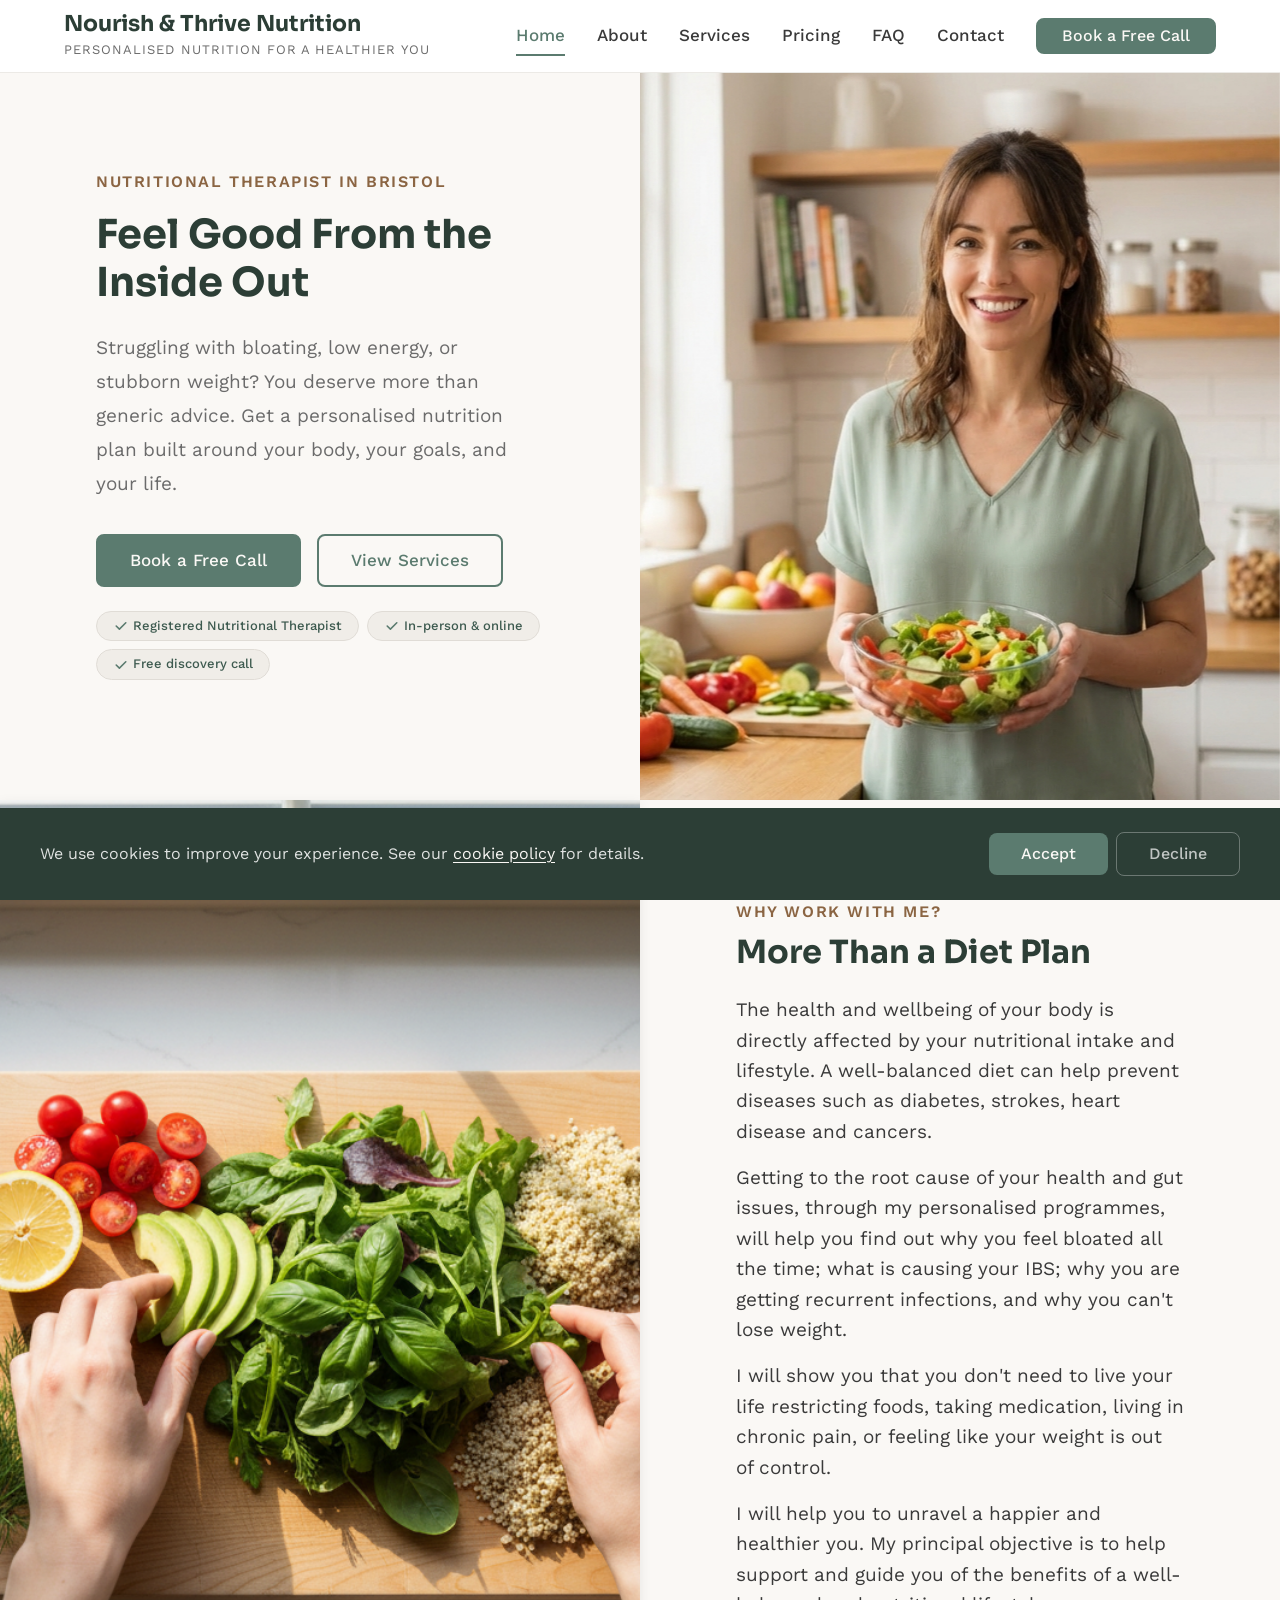
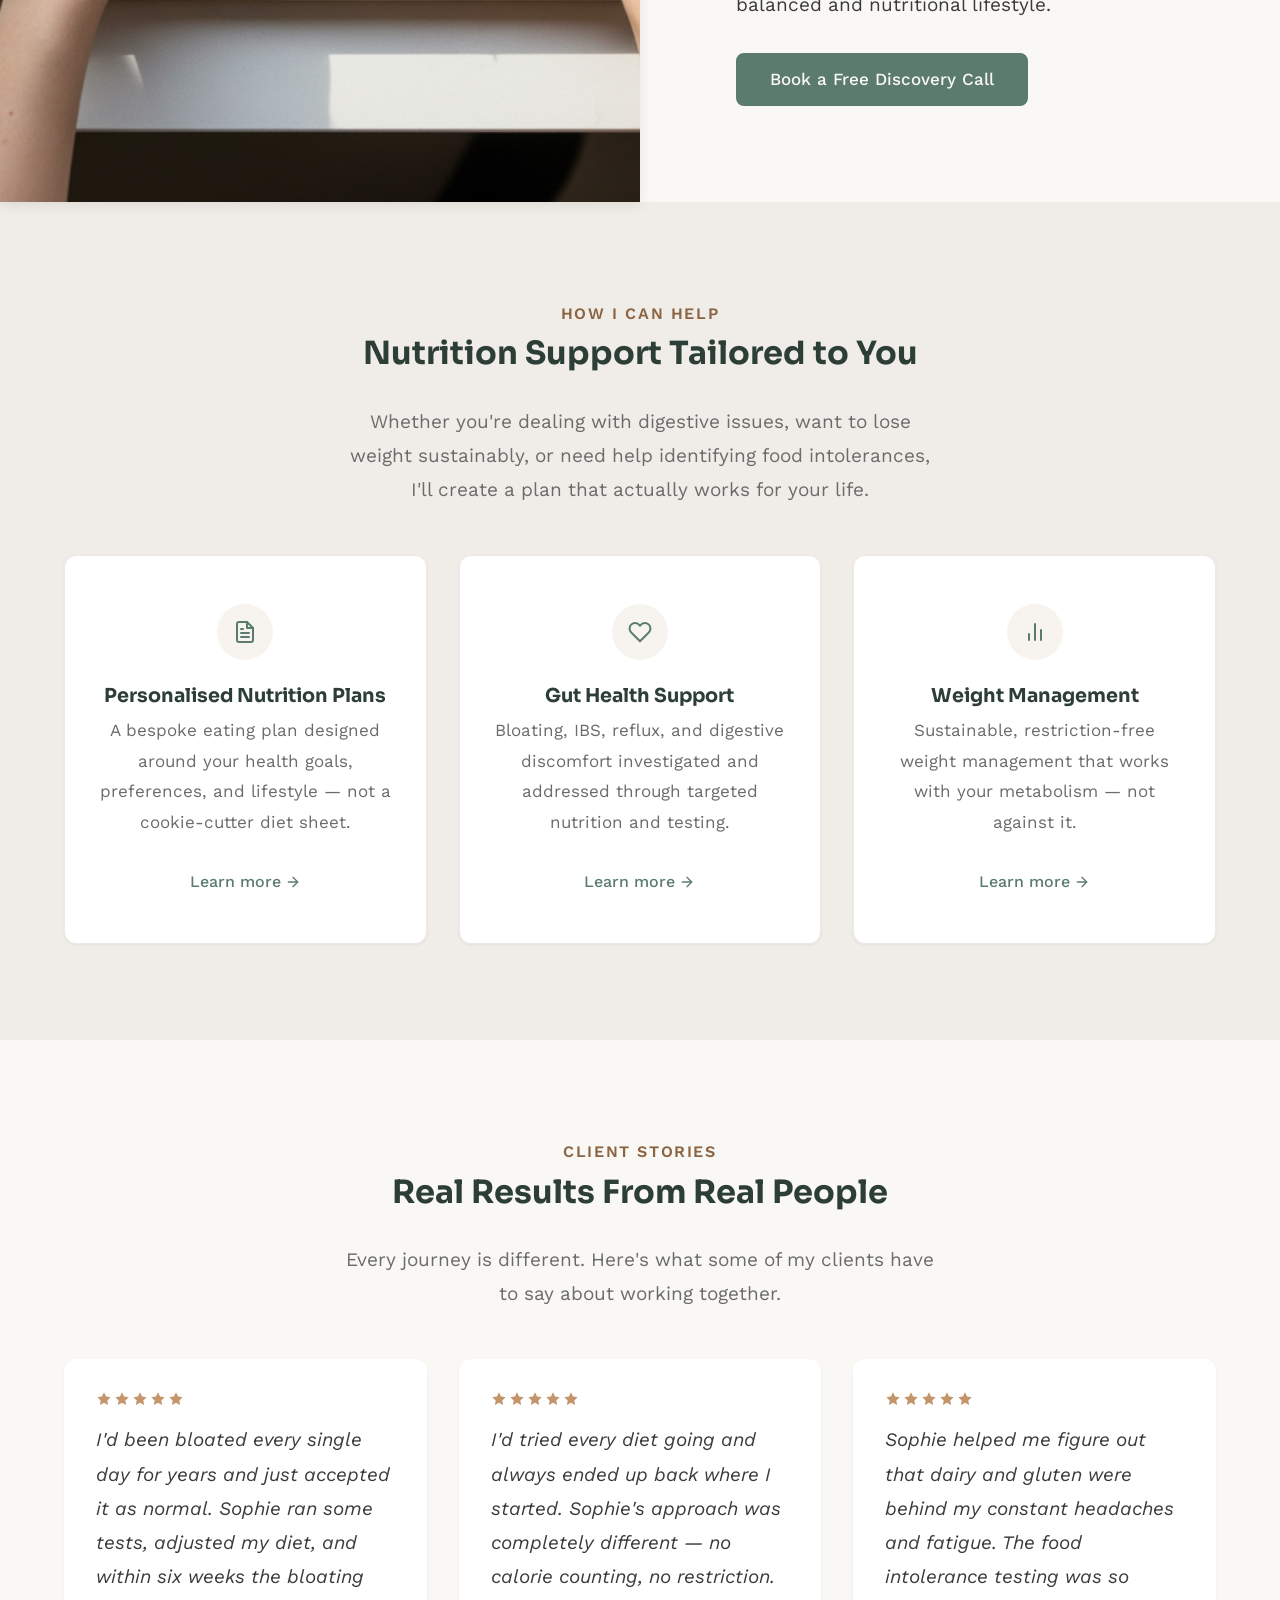
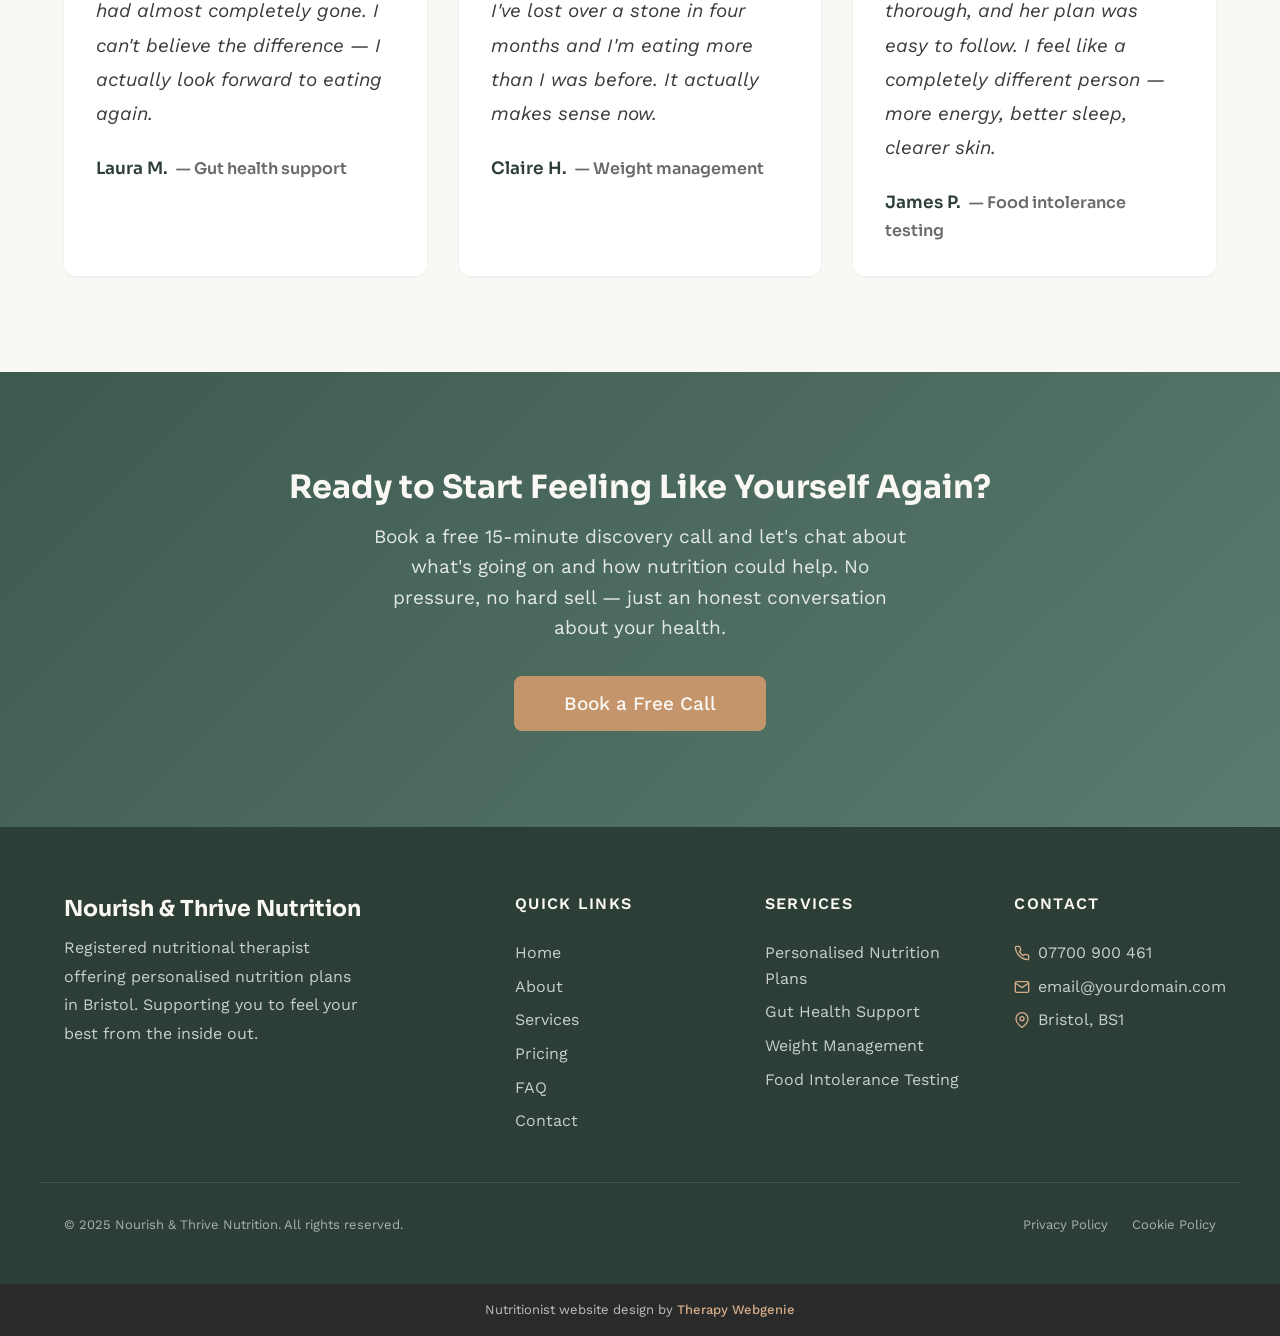
==== commit 445c7608: "Footer credit: profession wording, link to the matching Therapy Webgenie page, rel nofollow Co-Autho" ====
--- a/index.html
+++ b/index.html
@@ -304,7 +304,7 @@
   <!-- /SECTION: footer -->
 
   <div class="site-credit">
-    <p>Made with <span class="site-credit__heart" aria-label="love">&#10084;</span> by <a href="https://www.therapywebgenie.com" target="_blank" rel="noopener">Therapy Webgenie</a></p>
+    <p>Nutritionist website design by <a href="https://www.therapywebgenie.com/websites-for-therapists/" target="_blank" rel="noopener nofollow">Therapy Webgenie</a></p>
   </div>
 
   <!-- Cookie Consent -->
--- a/css/components.css
+++ b/css/components.css
@@ -40,6 +40,8 @@
   align-items: center;
   justify-content: space-between;
   height: 72px;
+  position: relative;
+  z-index: 2;
 }
 
 .nav__brand {
@@ -95,6 +97,7 @@
   transition: color var(--transition-fast);
   position: relative;
   padding: var(--space-xs) 0;
+  white-space: nowrap;
 }
 
 .nav__link::after {
@@ -154,15 +157,14 @@
   transform: translateY(-7px) rotate(-45deg);
 }
 
-/* Mobile Menu Overlay — slide in from right */
+/* Mobile Menu Overlay — slide in from right, full viewport coverage */
 .nav__mobile {
   display: flex;
   position: fixed;
   inset: 0;
-  top: 72px;
   background-color: var(--color-surface);
-  z-index: 99;
-  padding: var(--space-xl) var(--space-lg);
+  z-index: 1;
+  padding: calc(72px + var(--space-xl)) var(--space-lg) var(--space-xl);
   flex-direction: column;
   gap: var(--space-lg);
   overflow-y: auto;
@@ -174,9 +176,9 @@
               visibility 0.35s;
 }
 
-/* When opened from the compact scroll header, start below it */
+/* When opened from the compact scroll header */
 .nav__mobile--from-scroll {
-  top: 56px;
+  padding-top: calc(56px + var(--space-xl));
   z-index: 201;
 }
 
@@ -1092,7 +1094,7 @@
 
 @media (min-width: 1024px) {
   .hero--half .hero__content {
-    padding: var(--space-4xl) var(--space-4xl) var(--space-4xl) var(--space-3xl);
+    padding: var(--space-4xl);
   }
 }
 
@@ -1275,7 +1277,7 @@
 
 @media (min-width: 1024px) {
   .hero--half.hero--reverse .hero__content {
-    padding: var(--space-4xl) var(--space-3xl) var(--space-4xl) var(--space-4xl);
+    padding: var(--space-4xl);
   }
 }
 
@@ -2485,12 +2487,19 @@
   display: grid;
   grid-template-columns: 1fr;
   gap: var(--space-2xl);
-  align-items: center;
+  align-items: stretch;
 }
 
 .about-hero h1,
 .about-hero h2 {
   margin-bottom: var(--space-lg);
+}
+
+.about-hero__image-wrap {
+  background-size: cover;
+  background-position: center;
+  background-repeat: no-repeat;
+  min-height: 400px;
 }
 
 .about-hero__image {
@@ -2544,6 +2553,71 @@
   }
 
   .about-hero__inner > div:last-child {
+    padding: var(--space-4xl);
+  }
+}
+
+/* =============================================
+   ABOUT: SPLIT THIRD
+   1fr image (left) + 2fr text (right).
+   Narrower image column than about-hero.
+   Uses background-image for full-bleed coverage.
+   ============================================= */
+.about-split-third {
+  padding: 0;
+}
+
+.about-split-third__inner {
+  display: grid;
+  grid-template-columns: 1fr;
+  gap: var(--space-2xl);
+  align-items: stretch;
+}
+
+.about-split-third h1,
+.about-split-third h2 {
+  margin-bottom: var(--space-lg);
+}
+
+.about-split-third__image-wrap {
+  background-size: cover;
+  background-position: center;
+  background-repeat: no-repeat;
+  min-height: 350px;
+}
+
+.about-split-third__text {
+  padding: var(--space-2xl) var(--space-lg);
+  display: flex;
+  flex-direction: column;
+  justify-content: center;
+}
+
+.about-split-third__text p {
+  color: var(--color-text-light);
+  line-height: var(--line-height-relaxed);
+}
+
+.about-split-third__text p + p {
+  margin-top: var(--space-md);
+}
+
+@media (min-width: 768px) {
+  .about-split-third {
+    overflow: hidden;
+  }
+
+  .about-split-third__inner {
+    grid-template-columns: 1fr 2fr;
+    gap: 0;
+  }
+
+  .about-split-third__image-wrap {
+    overflow: hidden;
+    min-height: 500px;
+  }
+
+  .about-split-third__text {
     padding: var(--space-4xl);
   }
 }
@@ -6198,6 +6272,7 @@
   flex-wrap: wrap;
   gap: var(--space-md);
   align-items: center;
+  justify-content: center;
   font-size: var(--text-sm);
   color: var(--color-text-light);
   margin-bottom: var(--space-xl);
--- a/css/theme.css
+++ b/css/theme.css
@@ -1,7 +1,7 @@
 /* =============================================
    THEME: Calm Sage
    Warm, natural — therapists, wellness, yoga
-   Font Pairing: Minimal (Sora + Work Sans)
+   Font Pairing: Soft Geometric / soft-geometric (Sora + Work Sans)
    ============================================= */
 
 /* --- Google Fonts --- */
@@ -45,3 +45,10 @@
   --text-h2-desktop: 2rem;
   --text-h3-desktop: 1.5rem;
 }
+
+/* Split-bleed section: generous padding to match hero */
+@media (min-width: 768px) {
+  .split--bleed .split__content {
+    padding: var(--space-4xl);
+  }
+}
